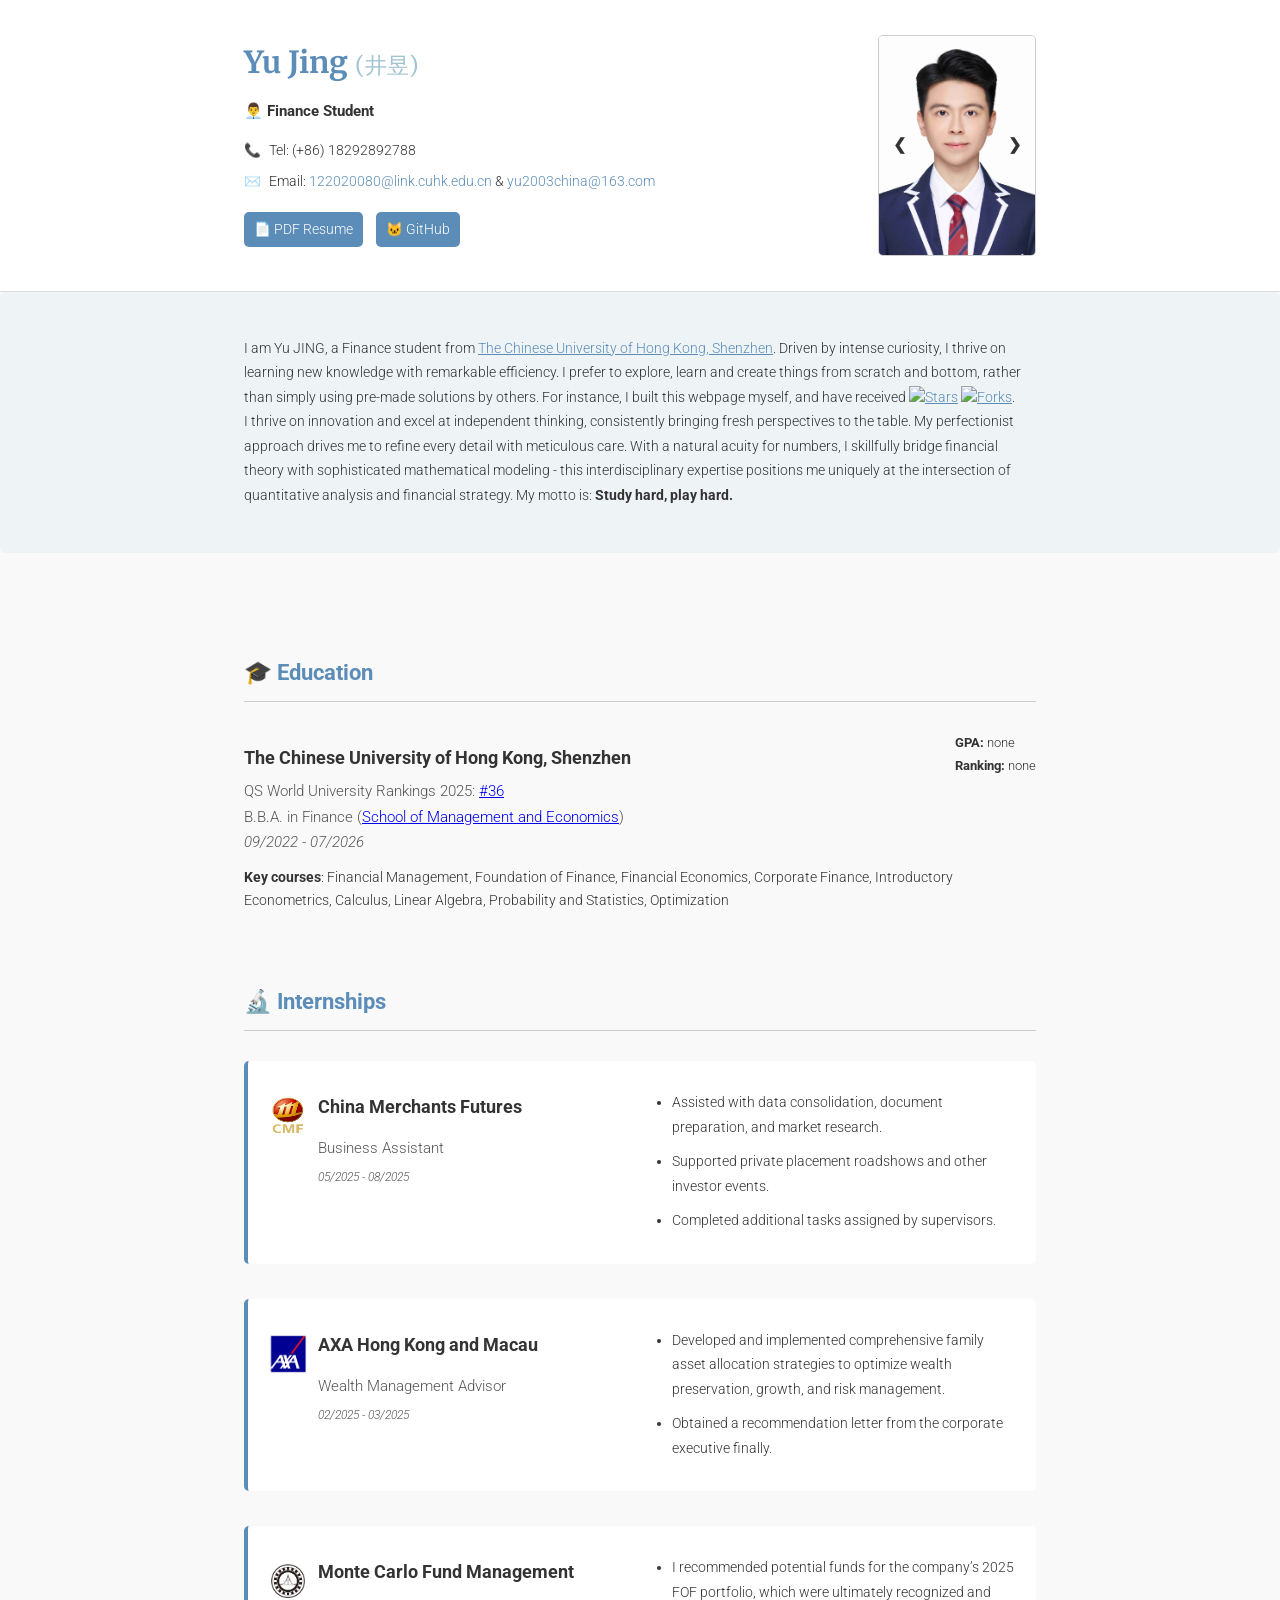
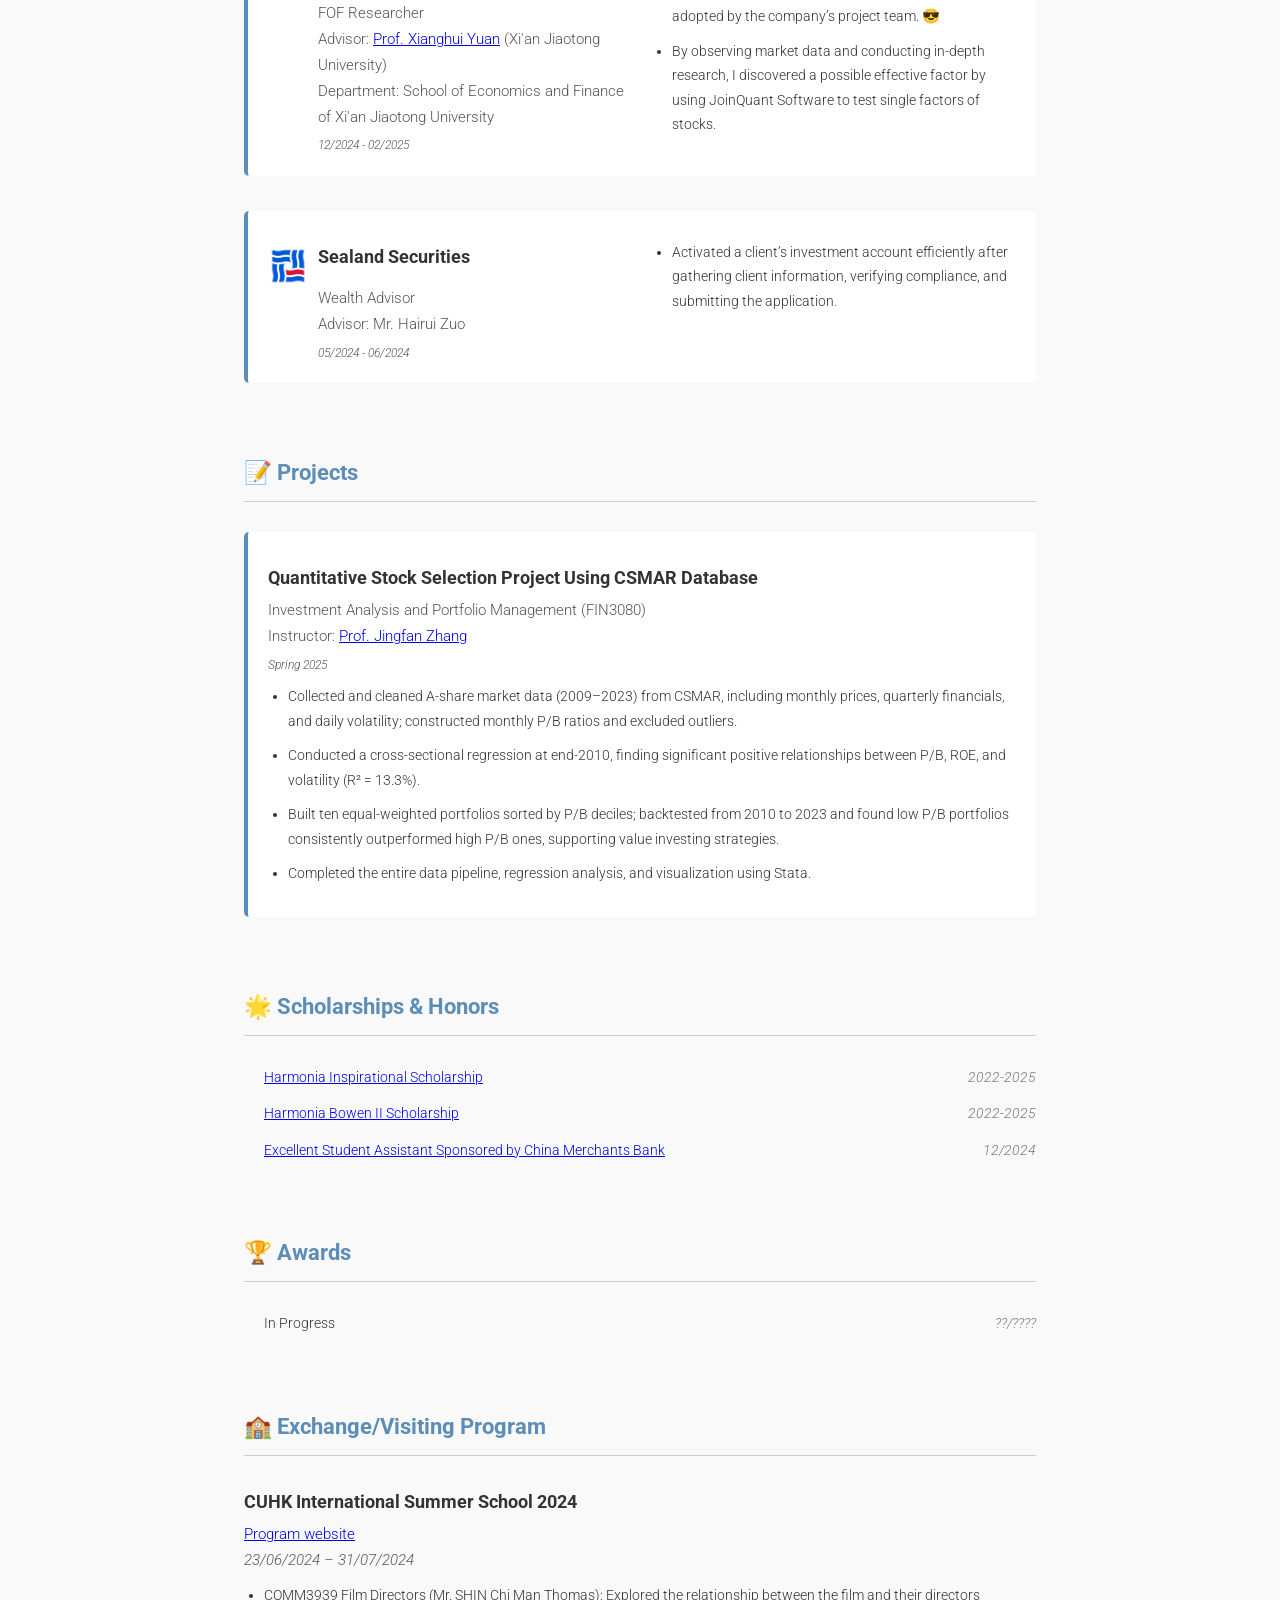
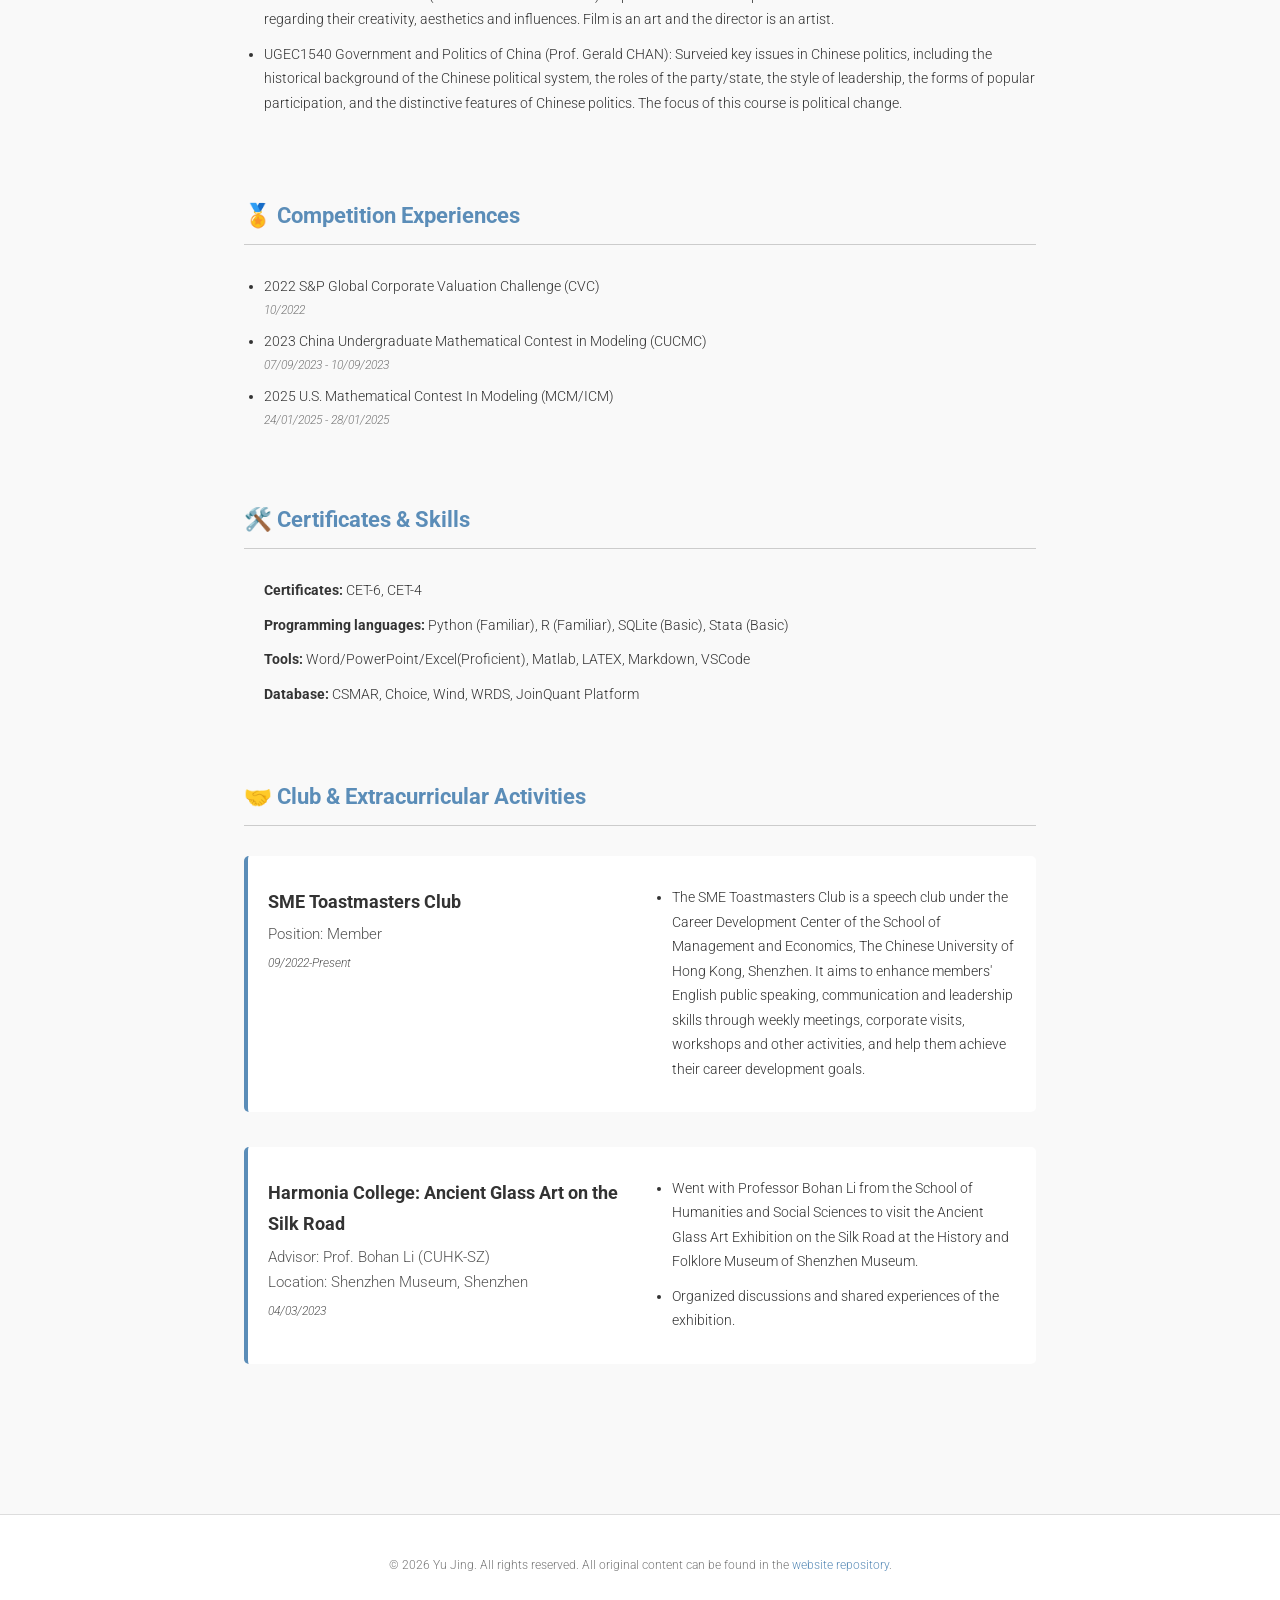
==== index.html @ 4930d985 "Update index.html" ====
<!DOCTYPE html>
<html lang="en">
<head>
    <meta charset="UTF-8">
    <meta name="viewport" content="width=device-width, initial-scale=1.0">
    <title>Yu Jing (井昱)</title>
    <link rel="stylesheet" href="styles.css">
    <link rel="preconnect" href="https://fonts.googleapis.com">
    <link href="https://fonts.googleapis.com/css2?family=Roboto:wght@300;400&family=Merriweather:wght@700&display=swap" rel="stylesheet">
    <link rel="apple-touch-icon" sizes="180x180" href="images/favicon/apple-touch-icon.png">
    <link rel="icon" type="image/png" sizes="32x32" href="images/favicon/favicon-32x32.png">
    <link rel="icon" type="image/png" sizes="16x16" href="images/favicon/favicon-16x16.png">
    <link rel="manifest" href="images/favicon/site.webmanifest">
</head>
<body>
    <header>
        <div class="container header-container">
            <div class="profile-info">
                <h1>Yu Jing <span class="chinese-name">(井昱)</span></h1>
                <p class="subtitle"><b>👨‍💼 Finance Student</b></p>
                <p><span class="icon">📞</span> Tel: (+86) 18292892788</p>
                <p><span class="icon">✉️</span> Email: <a href="mailto:122020080@link.cuhk.edu.cn">122020080@link.cuhk.edu.cn</a> &amp; <a href="mailto:yu2003china@163.com">yu2003china@163.com</a></p>
                <div class="links">
                    <a href="files/Resume井昱.pdf" target="_blank" class="button">📄 PDF Resume</a>
                    <a href="https://github.com/jingyu03" target="_blank" class="button">🐱 GitHub</a>
                </div>
            </div>
            <div class="carousel-container">
                <img src="images/证件照.jpg" class="carousel-image active" alt="Yu Jing 证件照">
                <img src="images/生活照3.jpg" class="carousel-image" alt="Yu Jing 生活照3">
                <img src="images/生活照.jpg" class="carousel-image" alt="Yu Jing 生活照">
                <img src="images/生活照2.jpg" class="carousel-image" alt="Yu Jing 生活照2">
                <a class="prev" onclick="changeSlide(-1)">&#10094;</a>
                <a class="next" onclick="changeSlide(1)">&#10095;</a>
            </div>
        </div>
    </header>

    <script>
        let currentSlide = 0;

        function changeSlide(direction) {
            const slides = document.querySelectorAll('.carousel-image');
            slides[currentSlide].classList.remove('active');

            currentSlide += direction;
            if (currentSlide >= slides.length) currentSlide = 0;
            if (currentSlide < 0) currentSlide = slides.length - 1;

            slides[currentSlide].classList.add('active');
        }
    </script>
    
    <section class="intro">
        <div class="container">
            <p>
                I am Yu JING, a Finance student from <a href="https://www.cuhk.edu.cn/en" target="_blank">The Chinese University of Hong Kong, Shenzhen</a>. Driven by intense curiosity, I thrive on learning new knowledge with remarkable efficiency. I prefer to explore, learn and create things from scratch and bottom, rather than simply using pre-made solutions by others. For instance, I built this webpage myself, and have received <a href="https://github.com/jingyu03/jingyu03.github.io" target="_blank"><img src="https://img.shields.io/github/stars/jingyu03/jingyu03.github.io?style=social" alt="Stars"/></a> <a href="https://github.com/jingyu03/jingyu03.github.io" target="_blank"><img src="https://img.shields.io/github/forks/jingyu03/jingyu03.github.io?style=social" alt="Forks"/></a>.
                <br>
                I thrive on innovation and excel at independent thinking, consistently bringing fresh perspectives to the table. My perfectionist approach drives me to refine every detail with meticulous care. With a natural acuity for numbers, I skillfully bridge financial theory with sophisticated mathematical modeling - this interdisciplinary expertise positions me uniquely at the intersection of quantitative analysis and financial strategy. My motto is: <b>Study hard, play hard.</b>
            </p>
        </div>
    </section>

    <main>
        <div class="container">
            <section>
                <h2>🎓 Education</h2>
                <div class="education-item">
                    <div class="education-header">
                        <div class="details">
                            <h3>The Chinese University of Hong Kong, Shenzhen</h3>
                            <p>QS World University Rankings 2025: <a href="https://www.cuhk.edu.hk/english/aboutus/cuhk-rankings.html">#36</a></p>
                            <p>B.B.A. in Finance (<a href="https://sme.cuhk.edu.cn/page/42">School of Management and Economics</a>)</p>
                            <p class="date">09/2022 - 07/2026</p>
                        </div>
                        <div class="education-info">
                            <p><strong>GPA:</strong> none</p>
                            <p><strong>Ranking:</strong> none</p>
                        </div>
                    </div>
                    <div class="courses">
                        <p><b>Key courses</b>: Financial Management, Foundation of Finance, Financial Economics, Corporate Finance, Introductory Econometrics, Calculus, Linear Algebra, Probability and Statistics, Optimization</p>
                    </div>
                </div>
            </section>

            <section>
                <h2>🔬 Internships</h2>
                <div class="experience-item">
                    <div class="details-with-logo">
                        <h3>
                            <img src="images/CMF.png" alt="招商期货" class="logo">
                            China Merchants Futures
                        </h3>
                        <p>Business Assistant</p>
                        <p class="date">05/2025 - 08/2025</p>
                    </div>
                    <div class="content">
                        <ul>
                            <li>Assisted with data consolidation, document preparation, and market research.</li>
                            <li>Supported private placement roadshows and other investor events.</li>
                            <li>Completed additional tasks assigned by supervisors.</li>
                        </ul>
                    </div>
                </div>
                <div class="experience-item">
                    <div class="details-with-logo">
                        <h3>
                            <img src="images/AXA.png" alt="AXA安盛" class="logo">
                            AXA Hong Kong and Macau
                        </h3>
                        <p>Wealth Management Advisor</p>
                        <p class="date">02/2025 - 03/2025</p>
                    </div>
                    <div class="content">
                        <ul>
                            <li>Developed and implemented comprehensive family asset allocation strategies to optimize wealth preservation, growth, and risk management.</li>
                            <li>Obtained a recommendation letter from the corporate executive finally.</li>
                        </ul>
                    </div>
                </div>
                <div class="experience-item">
                    <div class="details-with-logo">
                        <h3>
                            <img src="images/蒙特卡罗.png" alt="Monte Carlo Fund" class="logo">
                            Monte Carlo Fund Management
                        </h3>
                        <p>FOF Researcher</p>
                        <p>Advisor: <a href="https://gr.xjtu.edu.cn/en/web/xhyuan">Prof. Xianghui Yuan</a> (Xi'an Jiaotong University)</p>
                        <p>Department: School of Economics and Finance of Xi'an Jiaotong University</p>
                        <p class="date">12/2024 - 02/2025</p>
                    </div>
                    <div class="content">
                        <ul>
                            <li>I recommended potential funds for the company’s 2025 FOF portfolio, which were ultimately recognized and adopted by the company’s project team. 😎</li>
                            <li>By observing market data and conducting in-depth research, I discovered a possible effective factor by using JoinQuant Software to test single factors of stocks.</li>
                        </ul>
                    </div>
                </div>
                <div class="experience-item">
                    <div class="details-with-logo">
                        <h3>
                            <img src="images/GHZQ.png" alt="SEALAND SECURITIES" class="logo">
                            Sealand Securities
                        </h3>
                        <p>Wealth Advisor</p>
                        <p>Advisor: Mr. Hairui Zuo</p>
                        <p class="date">05/2024 - 06/2024</p>
                    </div>
                    <div class="content">
                        <ul>
                            <li>Activated a client’s investment account efficiently after gathering client information, verifying compliance, and submitting the application.</li>
                        </ul>
                    </div>
                </div>
            </section>

            <section>
                <h2>📝 Projects </h2>
                <div class="program-item">
                    <div class="details">
                        <h3>Quantitative Stock Selection Project Using CSMAR Database</h3>
                        <p>Investment Analysis and Portfolio Management (FIN3080)</p>
                        <p>Instructor: <a href="https://myweb.cuhk.edu.cn/zhangjinfan">Prof. Jingfan Zhang</a></p>
                        <p class="date">Spring 2025</p>
                     <div class="content">
                        <ul>
                            <li>Collected and cleaned A-share market data (2009–2023) from CSMAR, including monthly prices, quarterly financials, and daily volatility; constructed monthly P/B ratios and excluded outliers.</li>
                            <li>Conducted a cross-sectional regression at end-2010, finding significant positive relationships between P/B, ROE, and volatility (R² = 13.3%).</li>
                            <li>Built ten equal-weighted portfolios sorted by P/B deciles; backtested from 2010 to 2023 and found low P/B portfolios consistently outperformed high P/B ones, supporting value investing strategies.</li>
                            <li>Completed the entire data pipeline, regression analysis, and visualization using Stata.</li>
                        </ul>
                    </div>
            </section>         
            
            <section>
                <h2>🌟 Scholarships & Honors </h2>
                <ul class="awards-list">
                    <li><a href="files/井昱奖状.pdf">Harmonia Inspirational Scholarship</a><span class="date">2022-2025</span></li>
                    <li><a href="files/井昱奖状.pdf">Harmonia Bowen II Scholarship</a> <span class="date">2022-2025</span></li>
                    <li><a href="files/井昱奖状2.pdf">Excellent Student Assistant Sponsored by China Merchants Bank</a> <span class="date">12/2024</span></li>
                </ul>
            </section>            

            <section>
                <h2>🏆 Awards </h2>
                <ul class="awards-list">
                    <li>In Progress <span class="date">??/????</span></li>
                </ul>
            </section>
            
            <section>
                <h2>🏫 Exchange/Visiting Program </h2>
                <div class="education-item">
                    <div class="details">
                        <h3>
                            CUHK International Summer School 2024 
                        </h3>
                        <p><a href="https://www.summer.cuhk.edu.hk/2022/02/25/iss-july-session-visiting/"target="_blank">Program website</a></p>
                        <p class="date">23/06/2024 – 31/07/2024</p>
                    </div>
                    <div class="content">
                        <ul>
                            <li>COMM3939 Film Directors (Mr. SHIN Chi Man Thomas): Explored the relationship between the film and their directors regarding their creativity, aesthetics and influences. Film is an art and the director is an artist. </li>
                            <li>UGEC1540 Government and Politics of China (Prof. Gerald CHAN): Surveied key issues in Chinese politics, including the historical background of the Chinese political system, the roles of the party/state, the style of leadership, the forms of popular participation, and the distinctive features of Chinese politics. The focus of this course is political change. </li>
                        </ul>
                    </div>
                </div>
            </section>   
            
            <section>
                <h2>🏅 Competition Experiences</h2>
                <ul class="competition-list">
                    <li>2022 S&P Global Corporate Valuation Challenge (CVC) <span class="date">10/2022</span></li>
                    <li>2023 China Undergraduate Mathematical Contest in Modeling (CUCMC)<span class="date">07/09/2023 - 10/09/2023</span></li>
                    <li>2025 U.S. Mathematical Contest In Modeling (MCM/ICM) <span class="date">24/01/2025 - 28/01/2025</span></li>
                </ul>
            </section>
            
            <section>
                <h2>🛠️ Certificates & Skills</h2>
                <ul class="skills-list">  
                    <li><strong>Certificates:</strong> CET-6, CET-4</li>
                    <li><strong>Programming languages:</strong> Python (Familiar), R (Familiar), SQLite (Basic), Stata (Basic)</li>
                    <li><strong>Tools:</strong> Word/PowerPoint/Excel(Proficient), Matlab, LATEX, Markdown, VSCode</li>
                    <li><strong>Database:</strong> CSMAR, Choice, Wind, WRDS, JoinQuant Platform</li>
                </ul>
            </section>

            <section>
                <h2>🤝 Club & Extracurricular Activities</h2>
                <div class="activity-item">
                    <div class="details">
                        <h3>SME Toastmasters Club</h3>
                        <p>Position: Member
                        <p class="date">09/2022-Present</p>
                        </div>
                    <div class="content">
                        <ul>
                            <li>The SME Toastmasters Club is a speech club under the Career Development Center of the School of Management and Economics, The Chinese University of Hong Kong, Shenzhen. It aims to enhance members' English public speaking, communication and leadership skills through weekly meetings, corporate visits, workshops and other activities, and help them achieve their career development goals.</li>
                        </ul>
                    </div>
                </div>
                <div class="activity-item">
                    <div class="details">
                        <h3>Harmonia College: Ancient Glass Art on the Silk Road</h3>
                        <p>Advisor: Prof. Bohan Li (CUHK-SZ)</p>
                        <p>Location: Shenzhen Museum, Shenzhen</p>
                        <p class="date">04/03/2023</p>
                    </div>
                    <div class="content">
                        <ul>
                            <li>Went with Professor Bohan Li from the School of Humanities and Social Sciences to visit the Ancient Glass Art Exhibition on the Silk Road at the History and Folklore Museum of Shenzhen Museum.</li>
                            <li>Organized discussions and shared experiences of the exhibition.</li>
                        </ul>
                    </div>
                </div>
            </section>
        </div>
    </main>

    <footer>
        <div class="container">
            <p>&copy; 2026 Yu Jing. All rights reserved. All original content can be found in the <a href="https://github.com/jingyu03/jingyu03.github.io" target="_blank">website repository</a>.</p>
        </div>
    </footer>

    <script src="https://www.gstatic.com/firebasejs/8.10.0/firebase-app.js"></script>
    <script src="https://www.gstatic.com/firebasejs/8.10.0/firebase-firestore.js"></script>
    <script src="track-visitors.js"></script>
</body>
</html>
---- styles.css ----
* {
    margin: 0;
    padding: 0;
    box-sizing: border-box;
}

:root {
    --primary-color: #5b8db8;
    --secondary-color: #a1c4d0;
    --text-color: #333;
    --background-color: #f9f9f9;
    --header-background: #fff;
    --footer-background: #fff;
    --link-color: #5b8db8;
    --link-hover-color: #3c6e91;
}

body {
    font-family: 'Roboto', sans-serif;
    font-weight: 300;
    line-height: 1.7;
    background-color: var(--background-color);
    color: var(--text-color);
    font-size: 13px;
}

header {
    background-color: var(--header-background);
    padding: 15px 0;
    border-bottom: 1px solid #ddd;
    margin-bottom: 0px;
}

img {
    vertical-align: middle;
}

.container {
    width: 65%;
    max-width: 1100px;
    margin: 0 auto;
    padding: 20px;
}

.header-container {
    display: flex;
    justify-content: space-between;
    align-items: center;
}

section {
    margin-bottom: 70px;
}

.profile-info {
    flex: 1;
}

.profile-info h1 {
    font-size: 1.9rem;
    font-weight: 700;
    margin-bottom: 10px;
    font-family: 'Merriweather', serif;
    color: var(--primary-color);
}

.profile-info .chinese-name {
    font-weight: 400;
    font-size: 1.4rem;
    color: var(--secondary-color);
}

.profile-info .subtitle {
    font-size: 0.95rem;
    margin-bottom: 14px;
    color: var(--text-color);
}

.profile-info p {
    font-size: 0.85rem;
    margin-bottom: 8px;
}

.profile-info .icon {
    margin-right: 5px;
}

.profile-info a:not(.button) {
    color: var(--link-color);
    text-decoration: none;
    transition: color 0.3s;
}

.profile-info a:not(.button):hover {
    color: var(--link-hover-color);
}

.links {
    margin-top: 12px;
}

.links a {
    margin-right: 10px;
    margin-bottom: 7px;
}

.button {
    display: inline-block;
    padding: 6px 10px;
    background-color: var(--primary-color);
    color: #fff;
    border-radius: 5px;
    text-decoration: none;
    margin-top: 7px;
    font-size: 0.85rem;
    transition: background-color 0.3s, color 0.3s;
}

.button:hover {
    background-color: var(--link-hover-color);
    color: #fff;
}

.carousel-container {
    width: 20%;
    position: relative;
    margin: 0 auto;
    overflow: hidden;
    border: 1px solid #ccc;
    border-radius: 5px;
}

.carousel-image {
    display: none;
    width: 100%;
    height: auto;
    object-fit: cover;
}

.carousel-image.active {
    display: block;
}

.prev,
.next {
    cursor: pointer;
    position: absolute;
    top: 50%;
    transform: translateY(-50%);
    padding: 6px;
    font-size: 16px;
    font-weight: bold;
    color: var(--text-color);
    border: none;
    user-select: none;
    border-radius: 50%;
    transition: background 0.3s;
}

.prev {
    left: 8px;
}

.next {
    right: 8px;
}

.prev:hover,
.next:hover {
    background-color: var(--link-hover-color);
    color: #fff;
}

.intro {
    background-color: #eef3f6;
    color: var(--text-color);
    padding: 25px 0;
    margin-bottom: 40px;
    border-radius: 5px;
}

.intro p {
    font-size: 0.9rem;
}

.intro a {
    color: var(--link-color);
}

.intro a:hover {
    color: var(--link-hover-color);
}

main h2 {
    font-size: 1.4rem;
    margin-top: 70px;
    margin-bottom: 30px;
    border-bottom: 1px solid #ccc;
    padding-bottom: 10px;
    color: var(--primary-color);
}

main h2:first-of-type {
    margin-top: 40px;
}

.date {
    font-size: 0.75rem;
    font-style: italic;
    color: #777;
    display: block;
}

.education-item .education-header {
    display: flex;
    justify-content: space-between;
    align-items: flex-start;
    gap: 20px;
}

.courses {
    margin-top: 10px;
}

.courses p {
    font-size: 0.9rem;
    line-height: 1.6;
}

.experience-item,
.program-item,
.activity-item {
    display: flex;
    justify-content: space-between;
    align-items: flex-start;
    margin-bottom: 35px;
    gap: 20px;
    background-color: #fff;
    padding: 20px;
    border-left: 4px solid var(--primary-color);
    border-radius: 5px;
}

.experience-item .date,
.program-item .date,
.activity-item .date {
    font-size: 0.75rem;
    margin-top: 5px;
}

.details,
.details-with-logo {
    margin-top: 10px;
    flex: 1;
    margin-left: 0px;
}

.details h3,
.details-with-logo h3{
    font-size: 1.15rem;
    font-weight: 700;
    color: var(--text-color);
    display: flex;
    align-items: flex-start;
}

.details h3{
    margin-bottom: 5px;
}

.details p,
.details-with-logo p{
    font-size: 0.95rem;
    color: #555;
}

.logo {
    width: 40px;
    height: 40px;
    margin-right: 10px;
    margin-top: 5px;
}

.details-with-logo p {
    margin-left: 50px;
}

.content {
    flex: 1;
    display: flex;
    flex-direction: column;
    justify-content: flex-start;
    /* width: 50%; */
}

.awards-list,
.skills-list {
    list-style-type: none;
    margin-left: 20px;
    padding: 0;
}

.awards-list li{
    position: relative;
    padding-right: 110px;
    margin-bottom: 12px;
    font-size: 0.9rem;
}

.awards-list .date {
    position: absolute;
    right: 0;
    top: 0;
    font-size: 0.9rem;
    color: #777;
}

ul {
    list-style-type: disc;
    margin-top: 10px;
    padding-left: 20px;
}

ul li {
    margin-bottom: 10px;
    font-size: 0.9rem;
    color: var(--text-color);
}

footer {
    background-color: var(--footer-background);
    text-align: center;
    padding: 20px 0;
    border-top: 1px solid #ddd;
    margin-top: 60px;
    font-size: 0.75rem;
    color: #777;
}

footer a {
    color: var(--link-color);
    text-decoration: none;
}

footer a:hover {
    color: var(--link-hover-color);
}

footer p {
    margin-bottom: 7px;
}

@media (max-width: 1080px) {
    .container {
        width: 90%;
        padding: 10px;
    }

    header {
        padding: 10px 0;
        margin-bottom: 25px;
    }

    .profile-info p {
        font-size: 0.85rem;
    }

    .profile-info h1 {
        font-size: 1.5rem;
        text-align: center;
    }

    .header-container {
        flex-direction: column;
        align-items: center;
        text-align: center;
    }

    .carousel-container {
        width: 30%;
        height: auto;
        margin-top: 15px;
        position: relative;
    }

    .carousel-image {
        height: auto;
    }

    .prev,
    .next {
        top: 50%;
        transform: translateY(-50%);
    }

    main h2 {
        font-size: 1.2rem;
    }

    .details,
    .courses,
    .details-with-logo {
        margin-left: 20px;
    }

    .details h3,
    .details-with-logo h3 {
        font-size: 1rem;
        margin-bottom: 10px;
    }

    .details p,
    .details-with-logo p {
        font-size: 0.9rem;
    }

    .details-with-logo p {
        margin-left: 0px;
    }

    .logo {
        margin-top: 0px;
    }

    .education-item,
    .experience-item,
    .program-item,
    .activity-item {
        flex-direction: column;
        gap: 10px;
    }

    body {
        font-size: 12px;
        line-height: 1.6;
    }
}
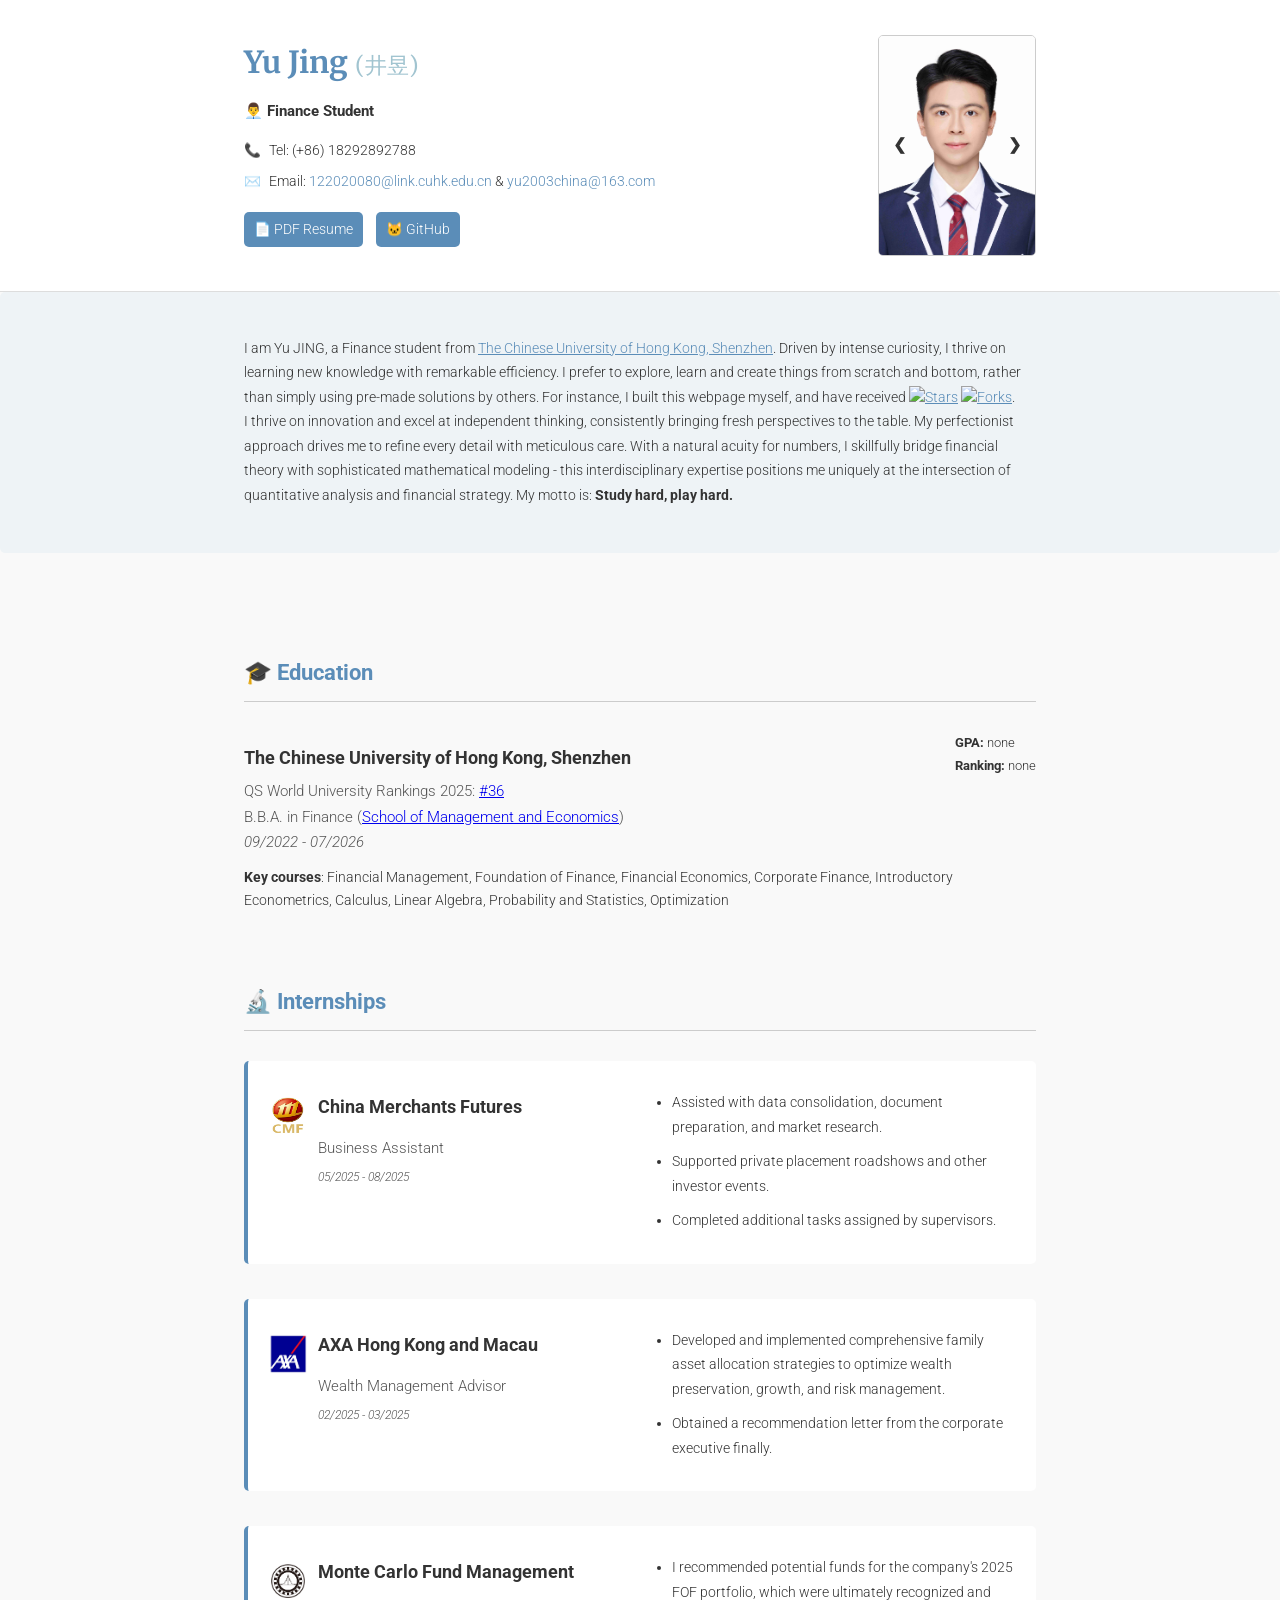
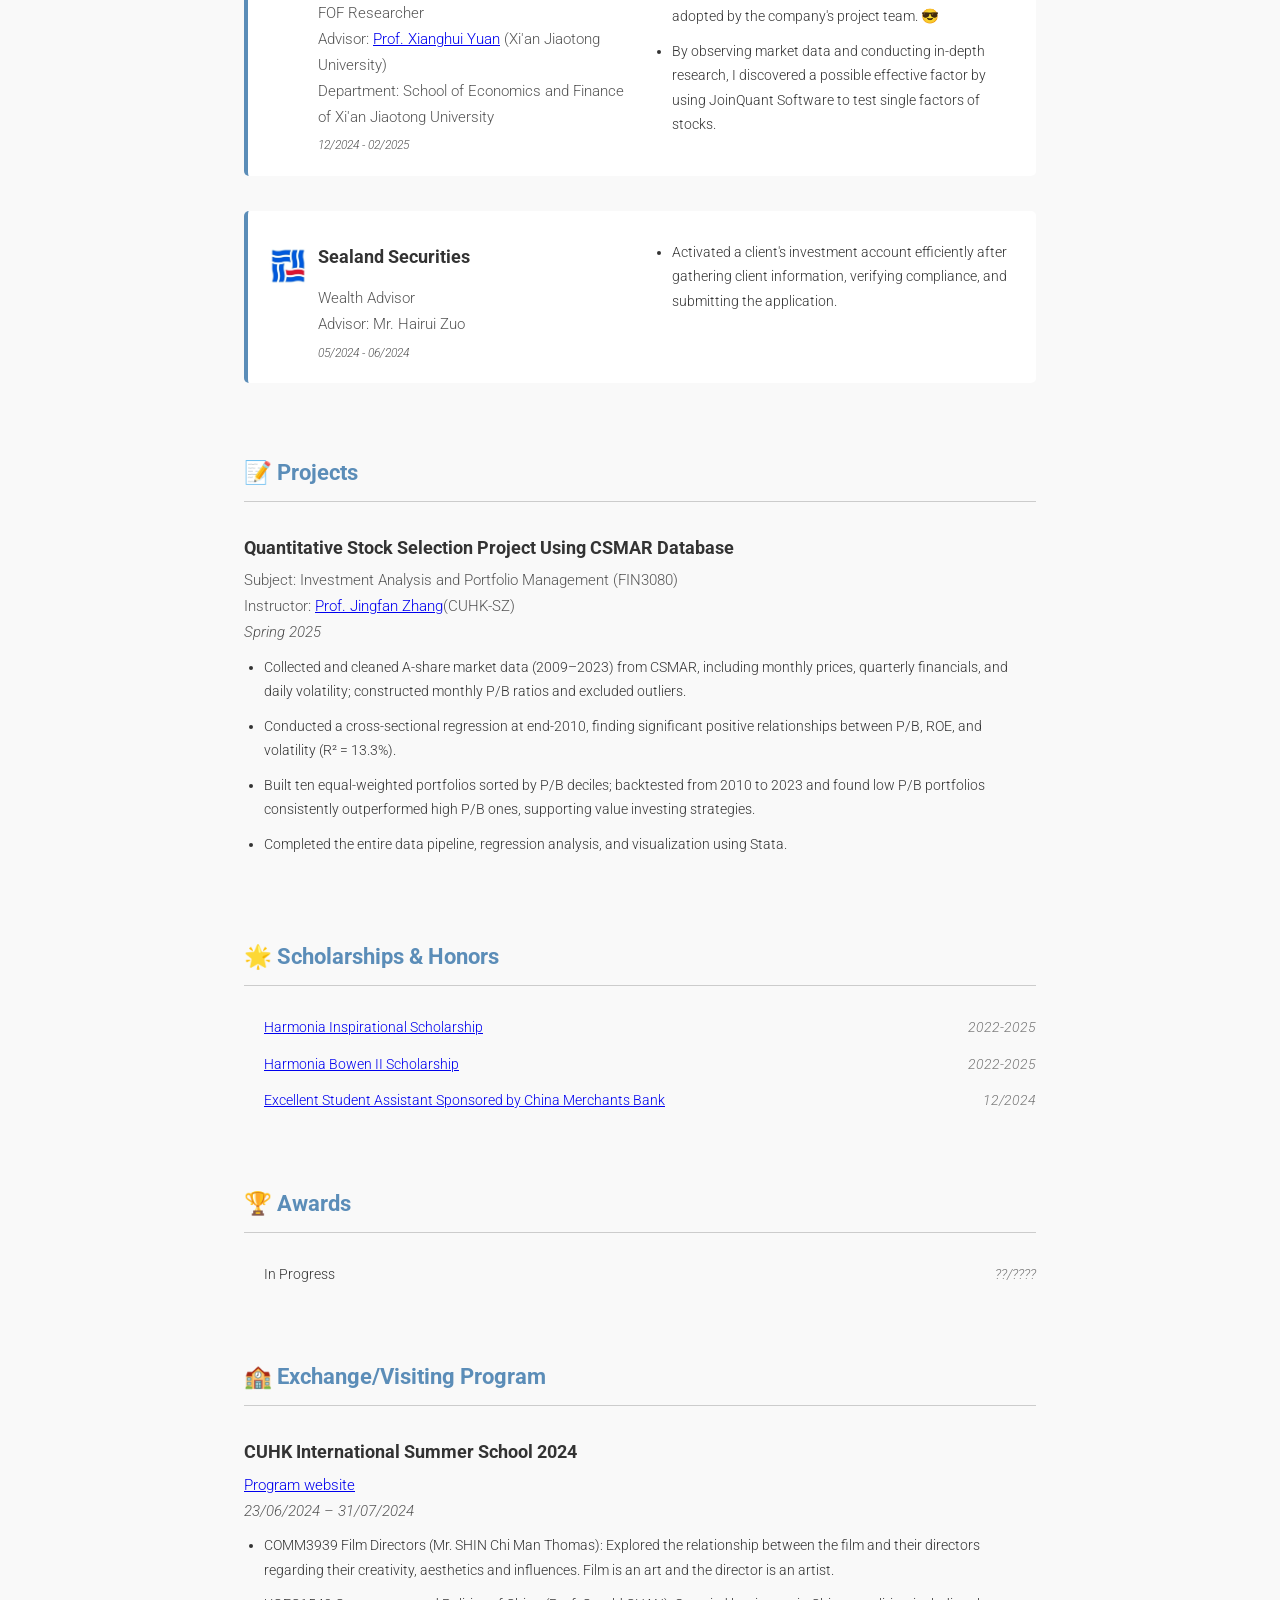
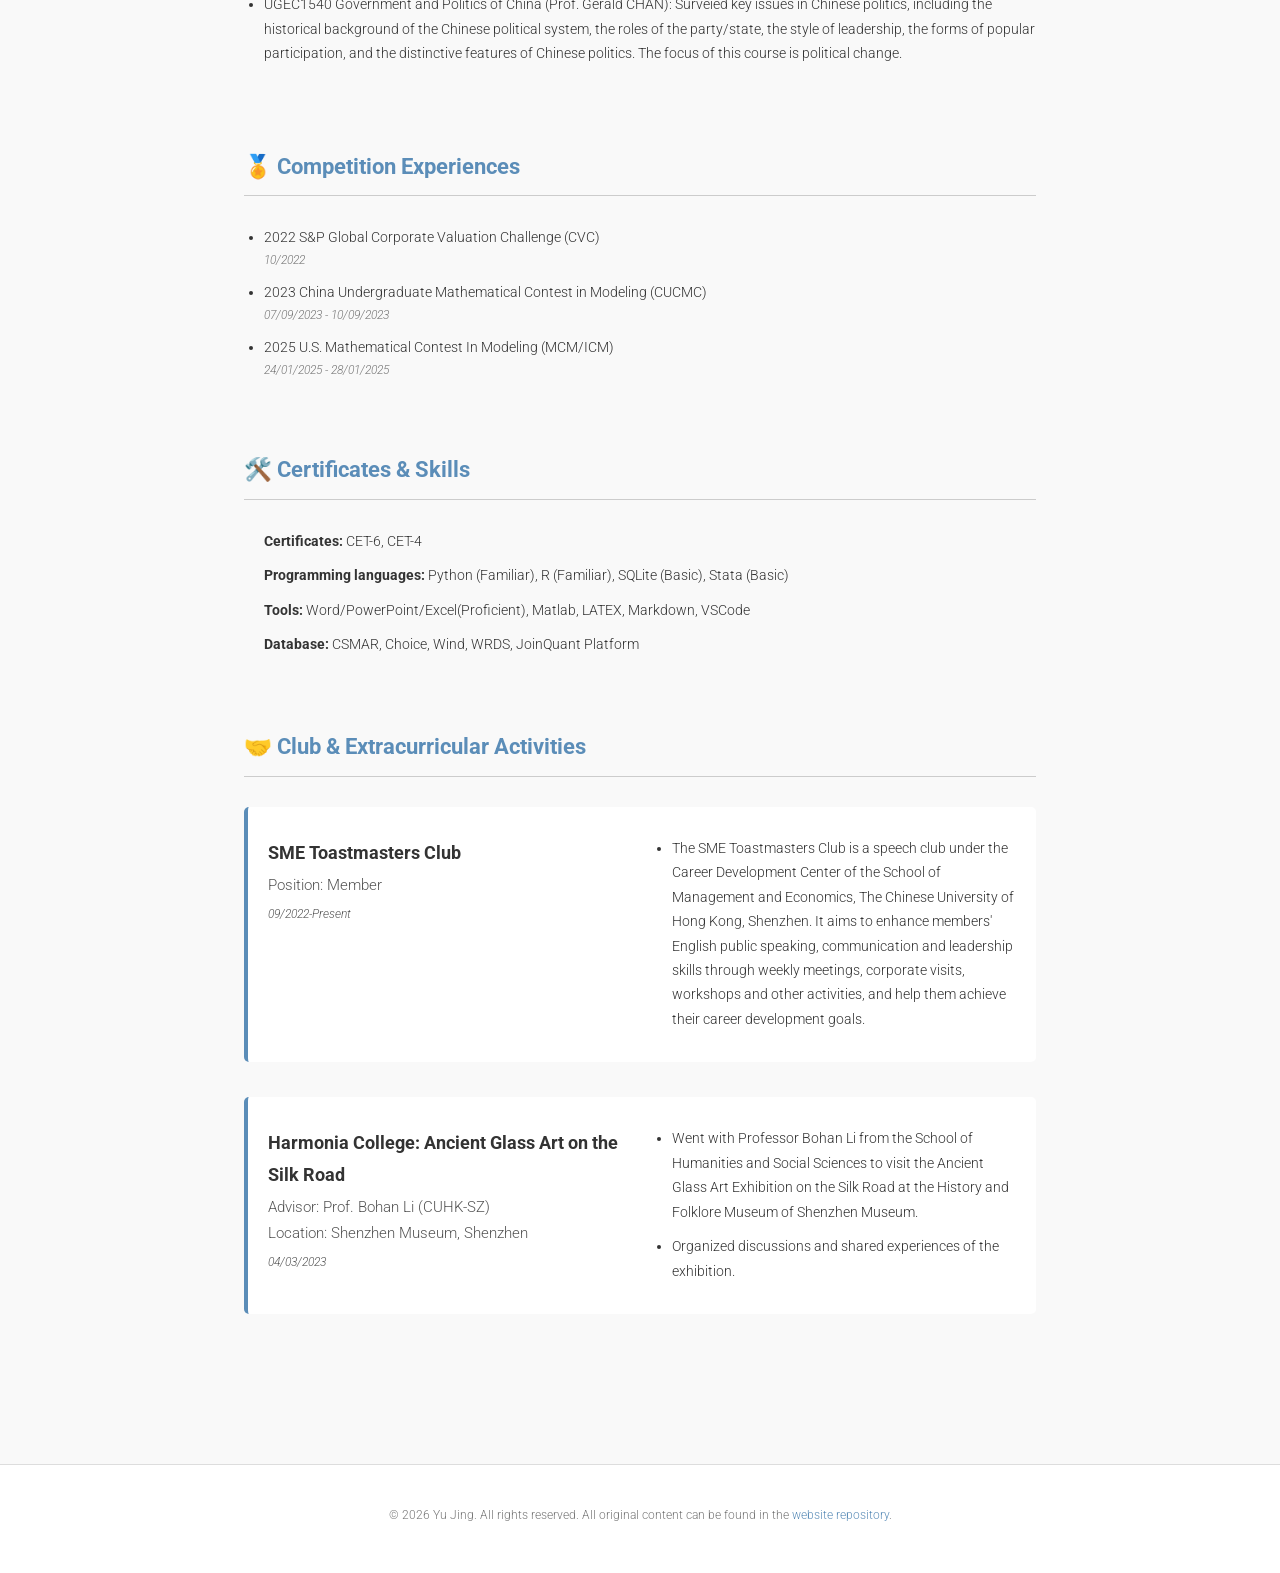
==== commit 58f82261: "Update index.html" ====
--- a/index.html
+++ b/index.html
@@ -132,7 +132,7 @@
                     </div>
                     <div class="content">
                         <ul>
-                            <li>I recommended potential funds for the company’s 2025 FOF portfolio, which were ultimately recognized and adopted by the company’s project team. 😎</li>
+                            <li>I recommended potential funds for the company's 2025 FOF portfolio, which were ultimately recognized and adopted by the company's project team. 😎</li>
                             <li>By observing market data and conducting in-depth research, I discovered a possible effective factor by using JoinQuant Software to test single factors of stocks.</li>
                         </ul>
                     </div>
@@ -149,7 +149,7 @@
                     </div>
                     <div class="content">
                         <ul>
-                            <li>Activated a client’s investment account efficiently after gathering client information, verifying compliance, and submitting the application.</li>
+                            <li>Activated a client's investment account efficiently after gathering client information, verifying compliance, and submitting the application.</li>
                         </ul>
                     </div>
                 </div>
@@ -157,11 +157,11 @@
 
             <section>
                 <h2>📝 Projects </h2>
-                <div class="program-item">
+                <div class="education-item">
                     <div class="details">
                         <h3>Quantitative Stock Selection Project Using CSMAR Database</h3>
-                        <p>Investment Analysis and Portfolio Management (FIN3080)</p>
-                        <p>Instructor: <a href="https://myweb.cuhk.edu.cn/zhangjinfan">Prof. Jingfan Zhang</a></p>
+                        <p>Subject: Investment Analysis and Portfolio Management (FIN3080)</p>
+                        <p>Instructor: <a href="https://myweb.cuhk.edu.cn/zhangjinfan">Prof. Jingfan Zhang</a>(CUHK-SZ)</p>
                         <p class="date">Spring 2025</p>
                      <div class="content">
                         <ul>
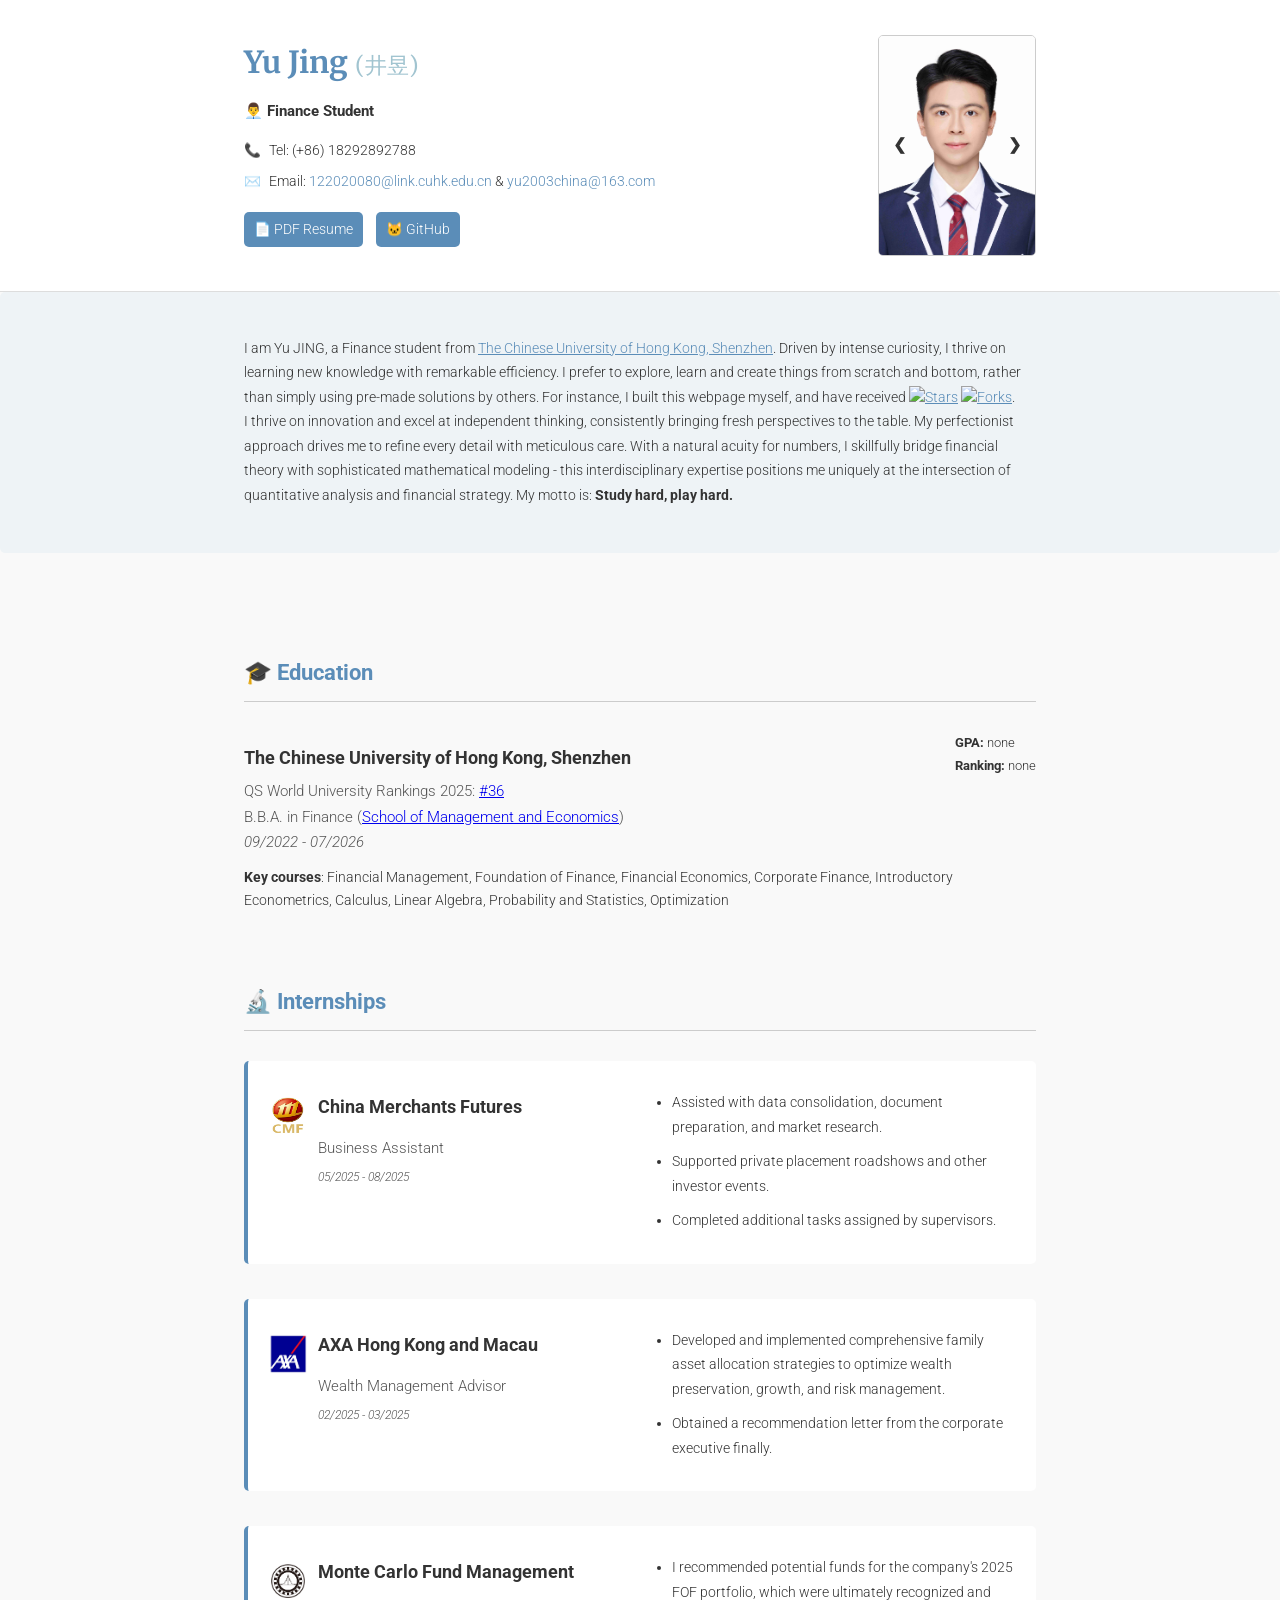
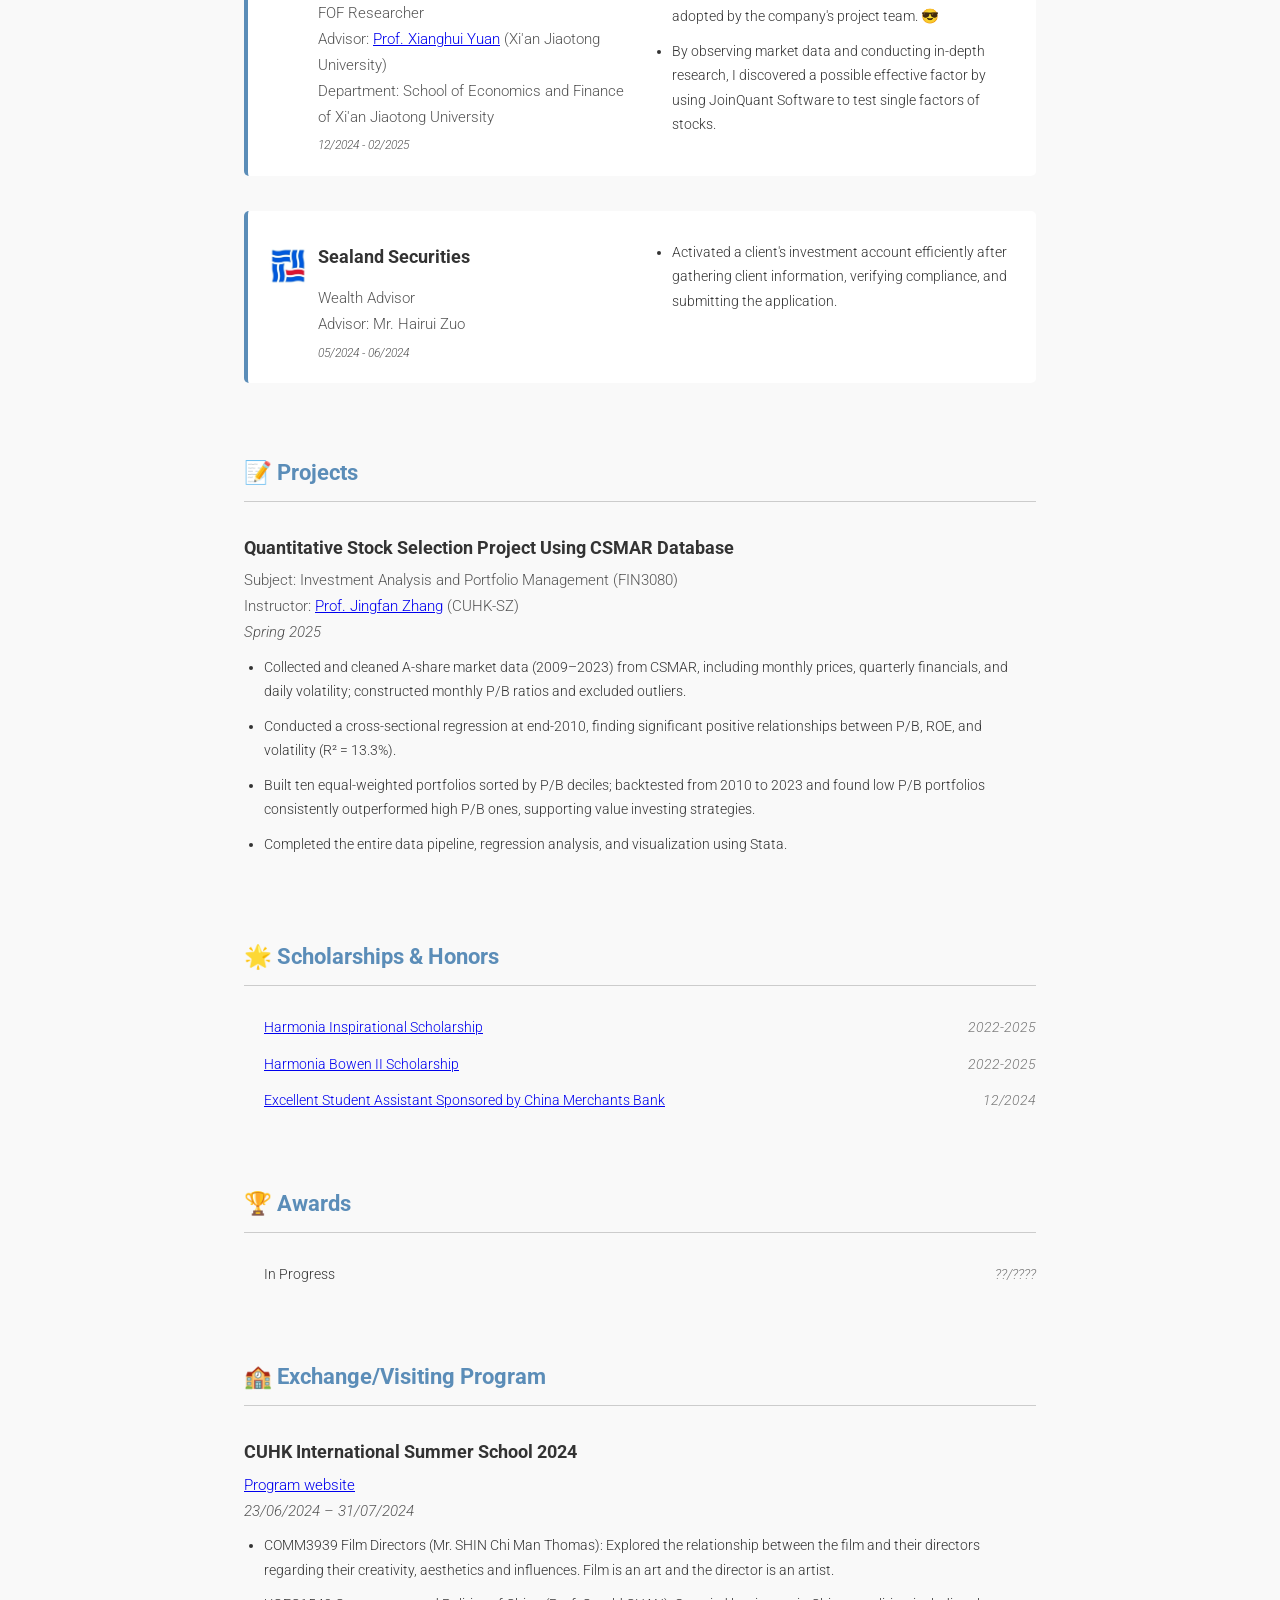
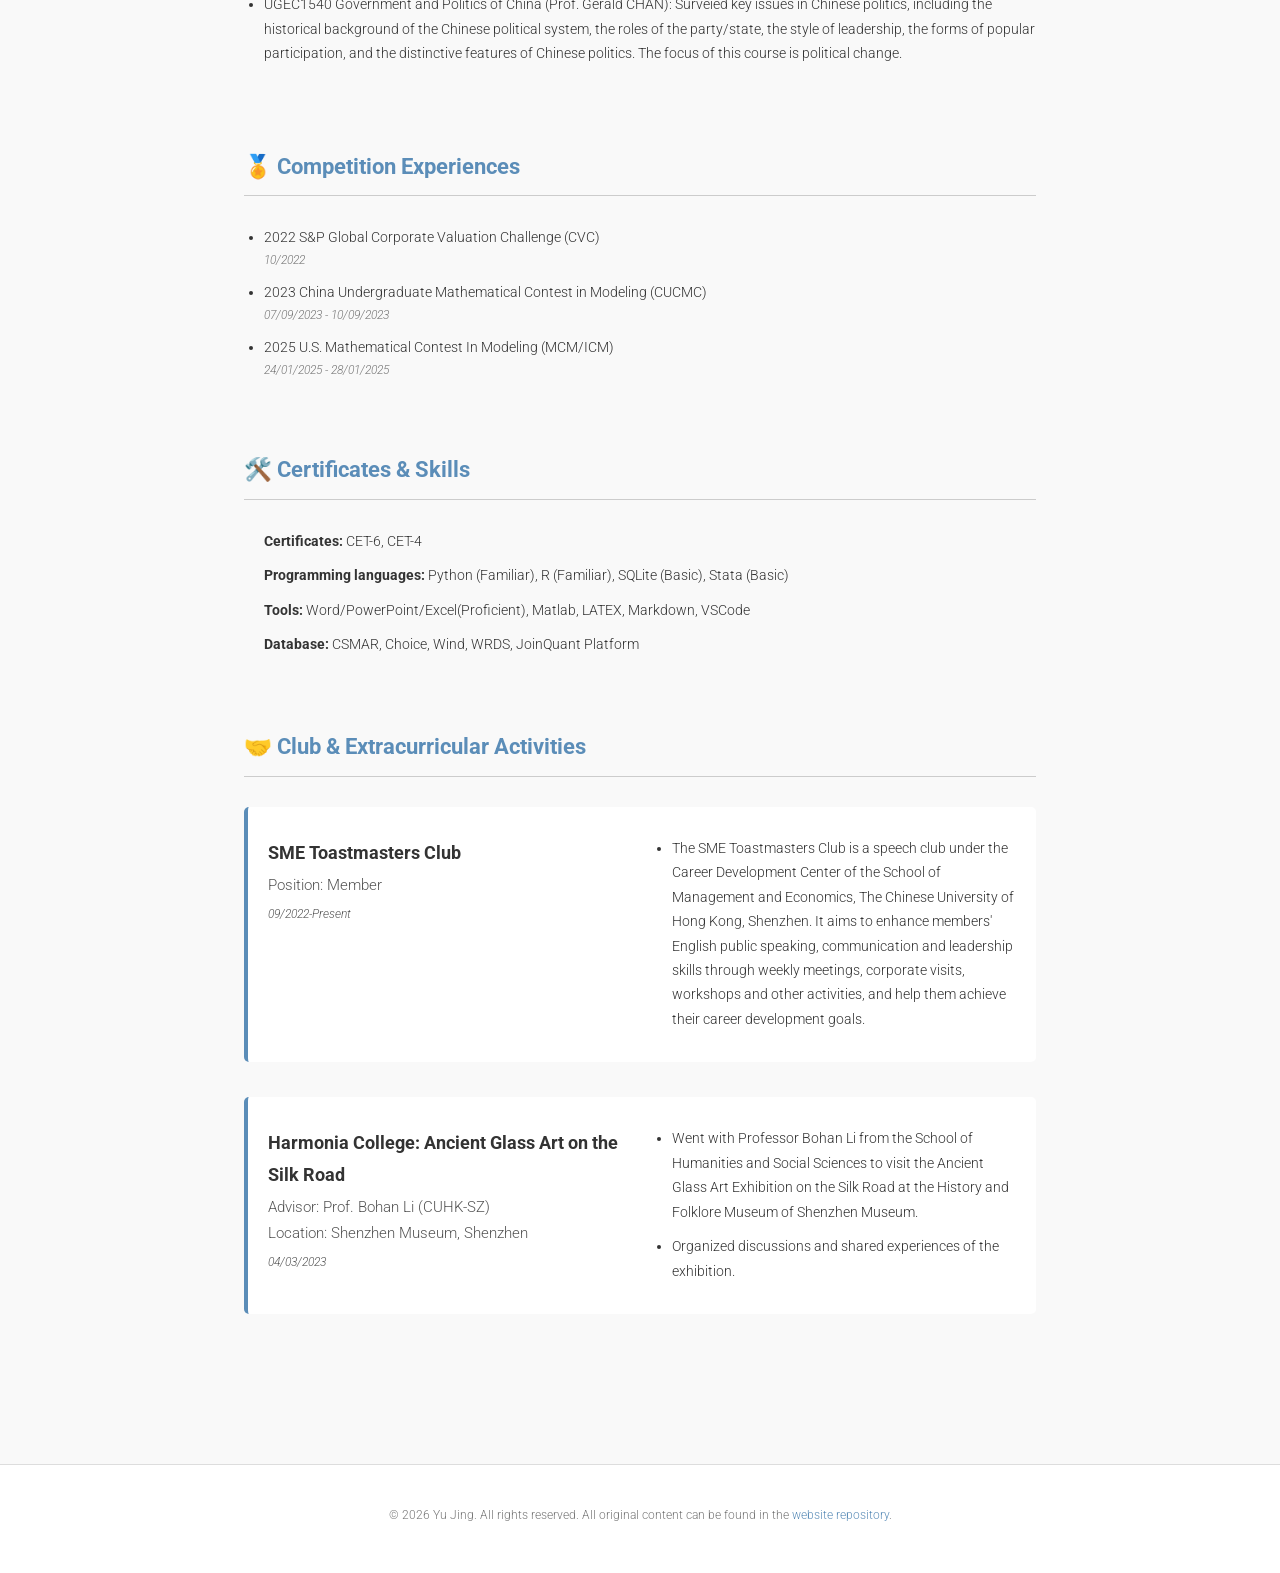
==== commit 58275611: "Update index.html" ====
--- a/index.html
+++ b/index.html
@@ -161,7 +161,7 @@
                     <div class="details">
                         <h3>Quantitative Stock Selection Project Using CSMAR Database</h3>
                         <p>Subject: Investment Analysis and Portfolio Management (FIN3080)</p>
-                        <p>Instructor: <a href="https://myweb.cuhk.edu.cn/zhangjinfan">Prof. Jingfan Zhang</a>(CUHK-SZ)</p>
+                        <p>Instructor: <a href="https://myweb.cuhk.edu.cn/zhangjinfan">Prof. Jingfan Zhang</a> (CUHK-SZ)</p>
                         <p class="date">Spring 2025</p>
                      <div class="content">
                         <ul>
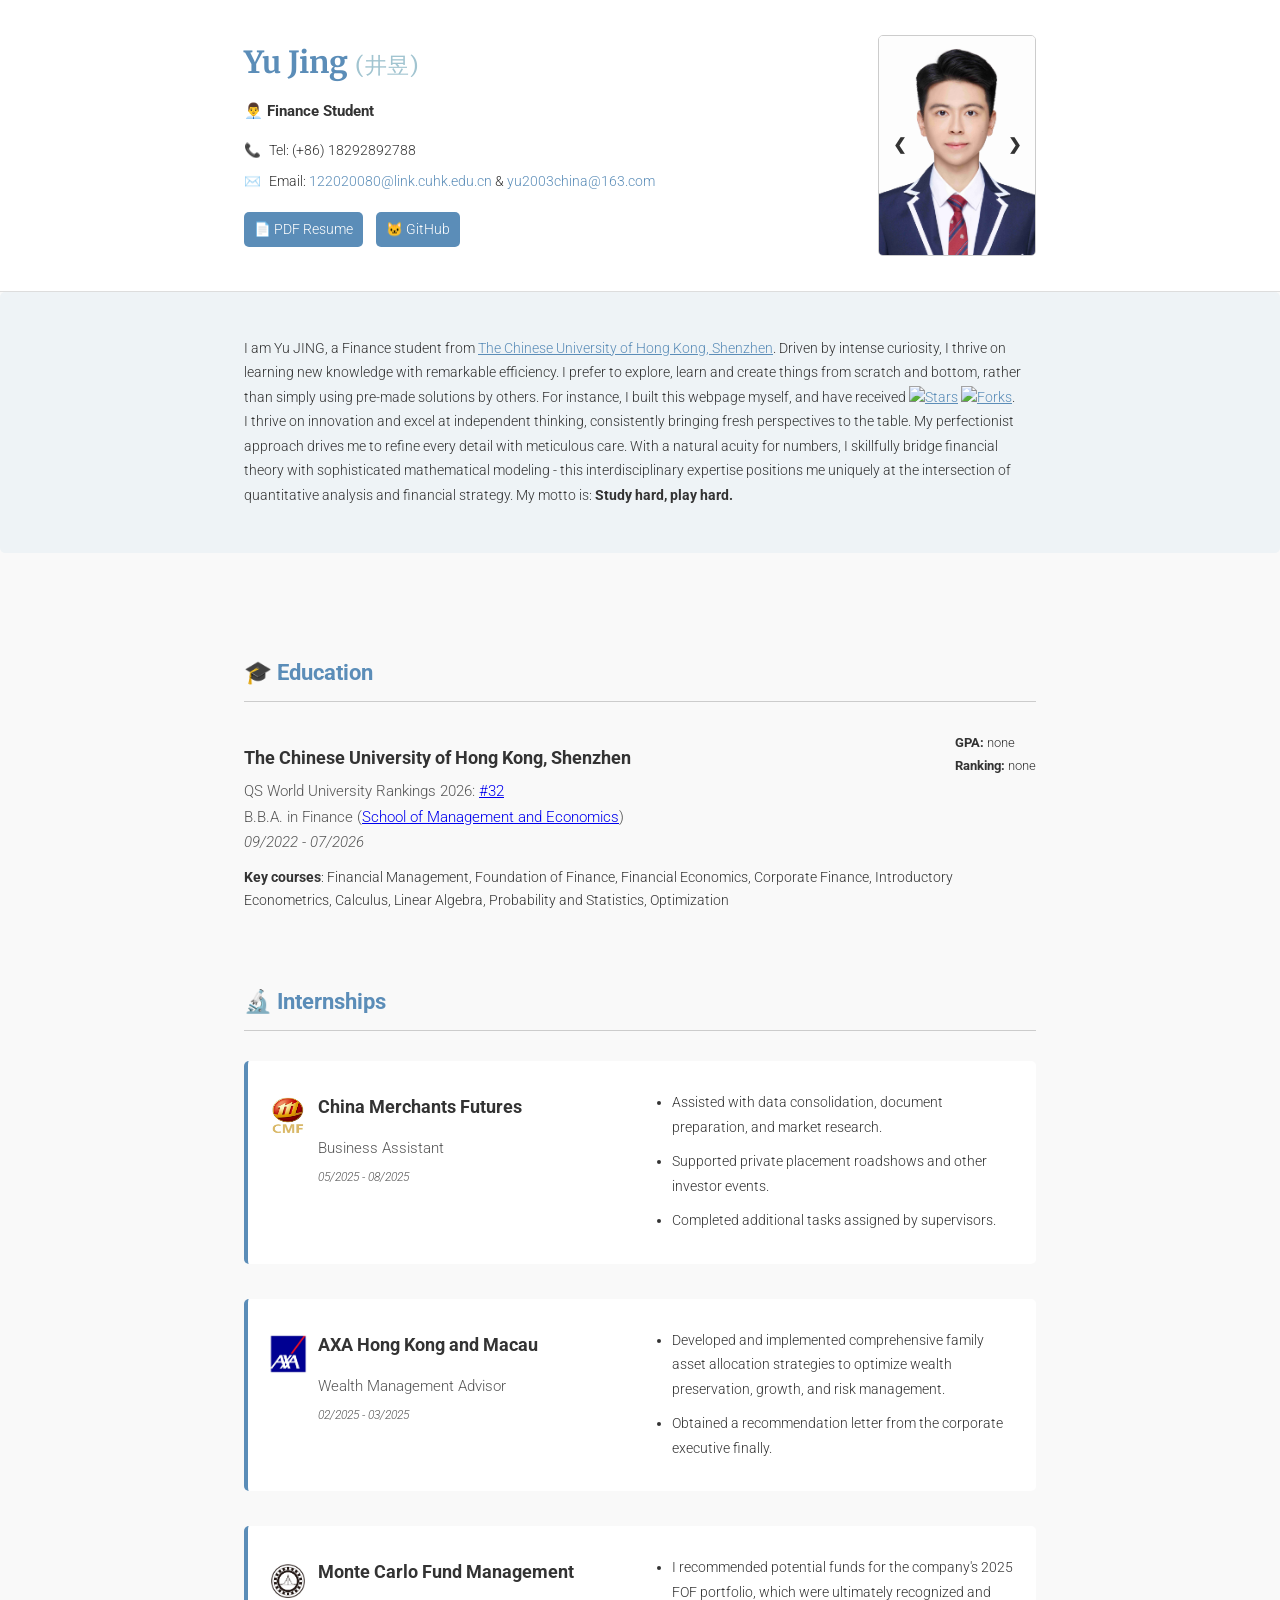
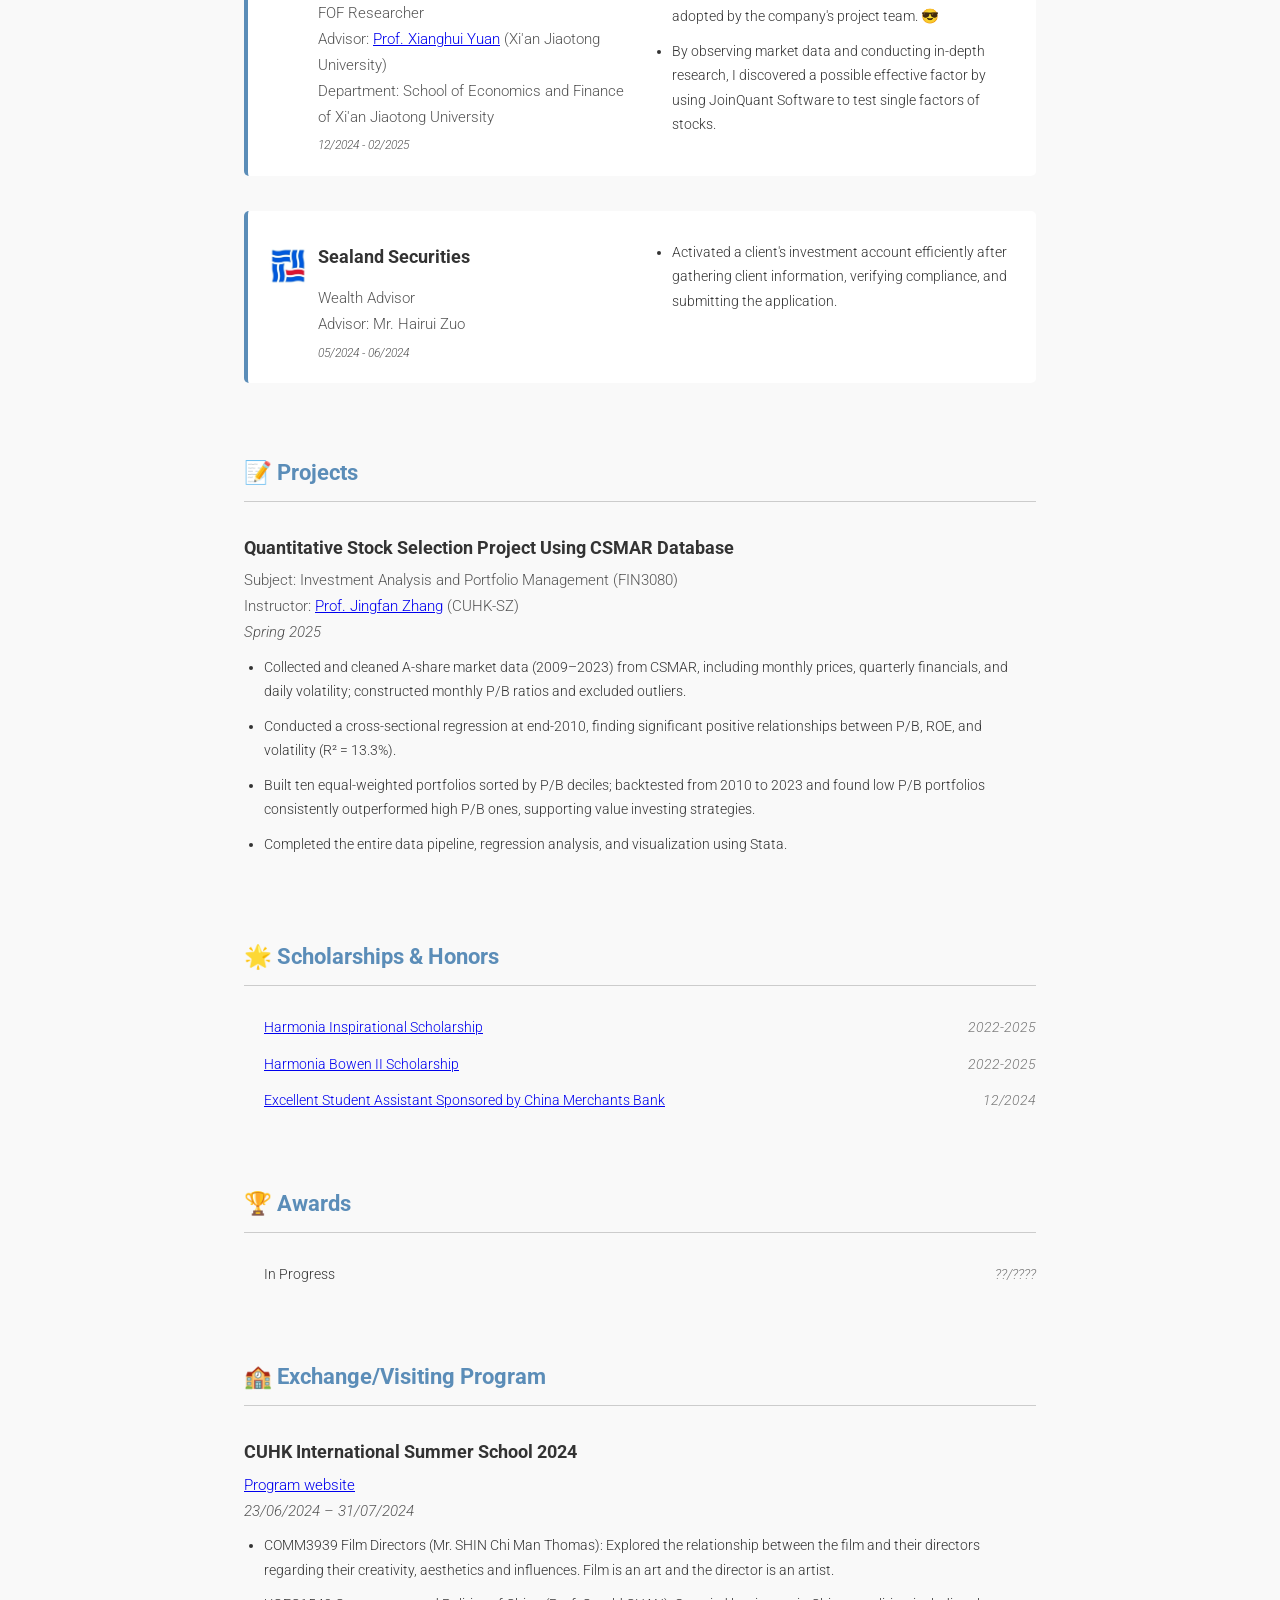
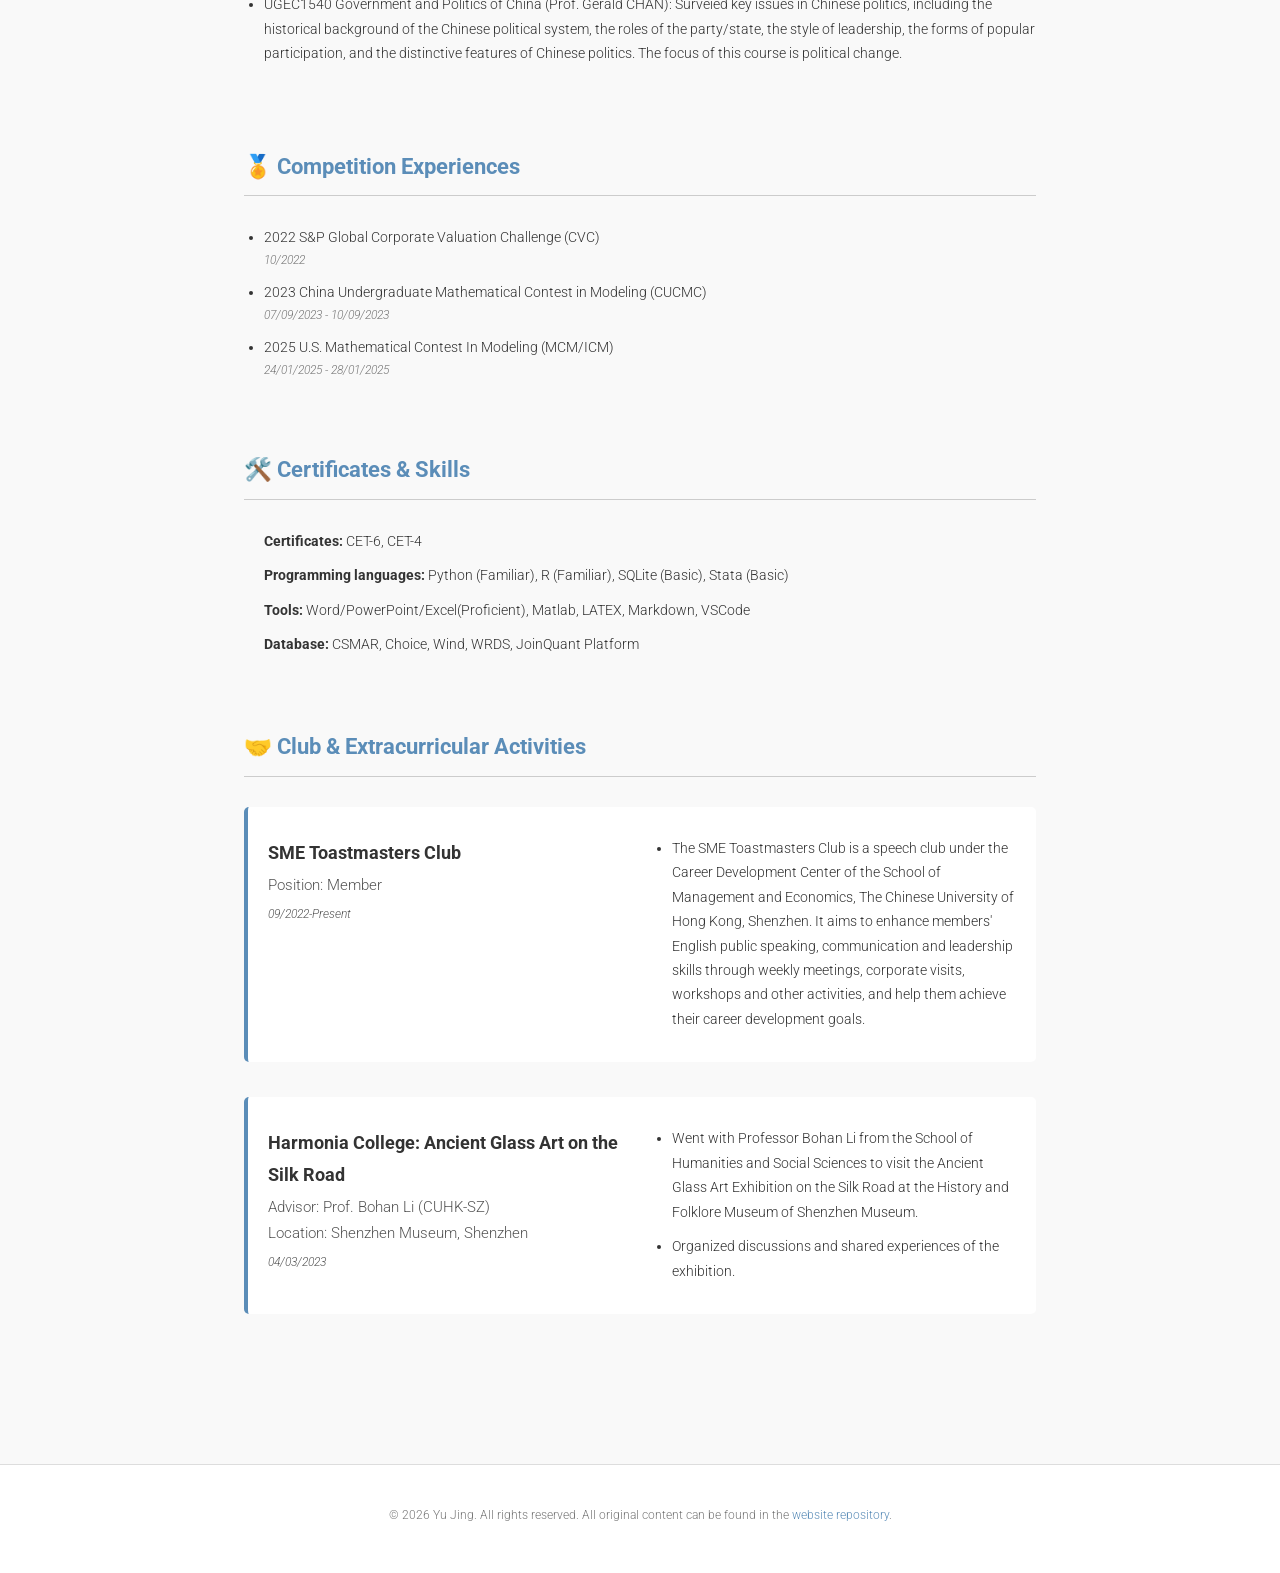
==== commit 708e2558: "Update index.html" ====
--- a/index.html
+++ b/index.html
@@ -69,7 +69,7 @@
                     <div class="education-header">
                         <div class="details">
                             <h3>The Chinese University of Hong Kong, Shenzhen</h3>
-                            <p>QS World University Rankings 2025: <a href="https://www.cuhk.edu.hk/english/aboutus/cuhk-rankings.html">#36</a></p>
+                            <p>QS World University Rankings 2026: <a href="https://www.cuhk.edu.hk/english/aboutus/cuhk-rankings.html">#32</a></p>
                             <p>B.B.A. in Finance (<a href="https://sme.cuhk.edu.cn/page/42">School of Management and Economics</a>)</p>
                             <p class="date">09/2022 - 07/2026</p>
                         </div>
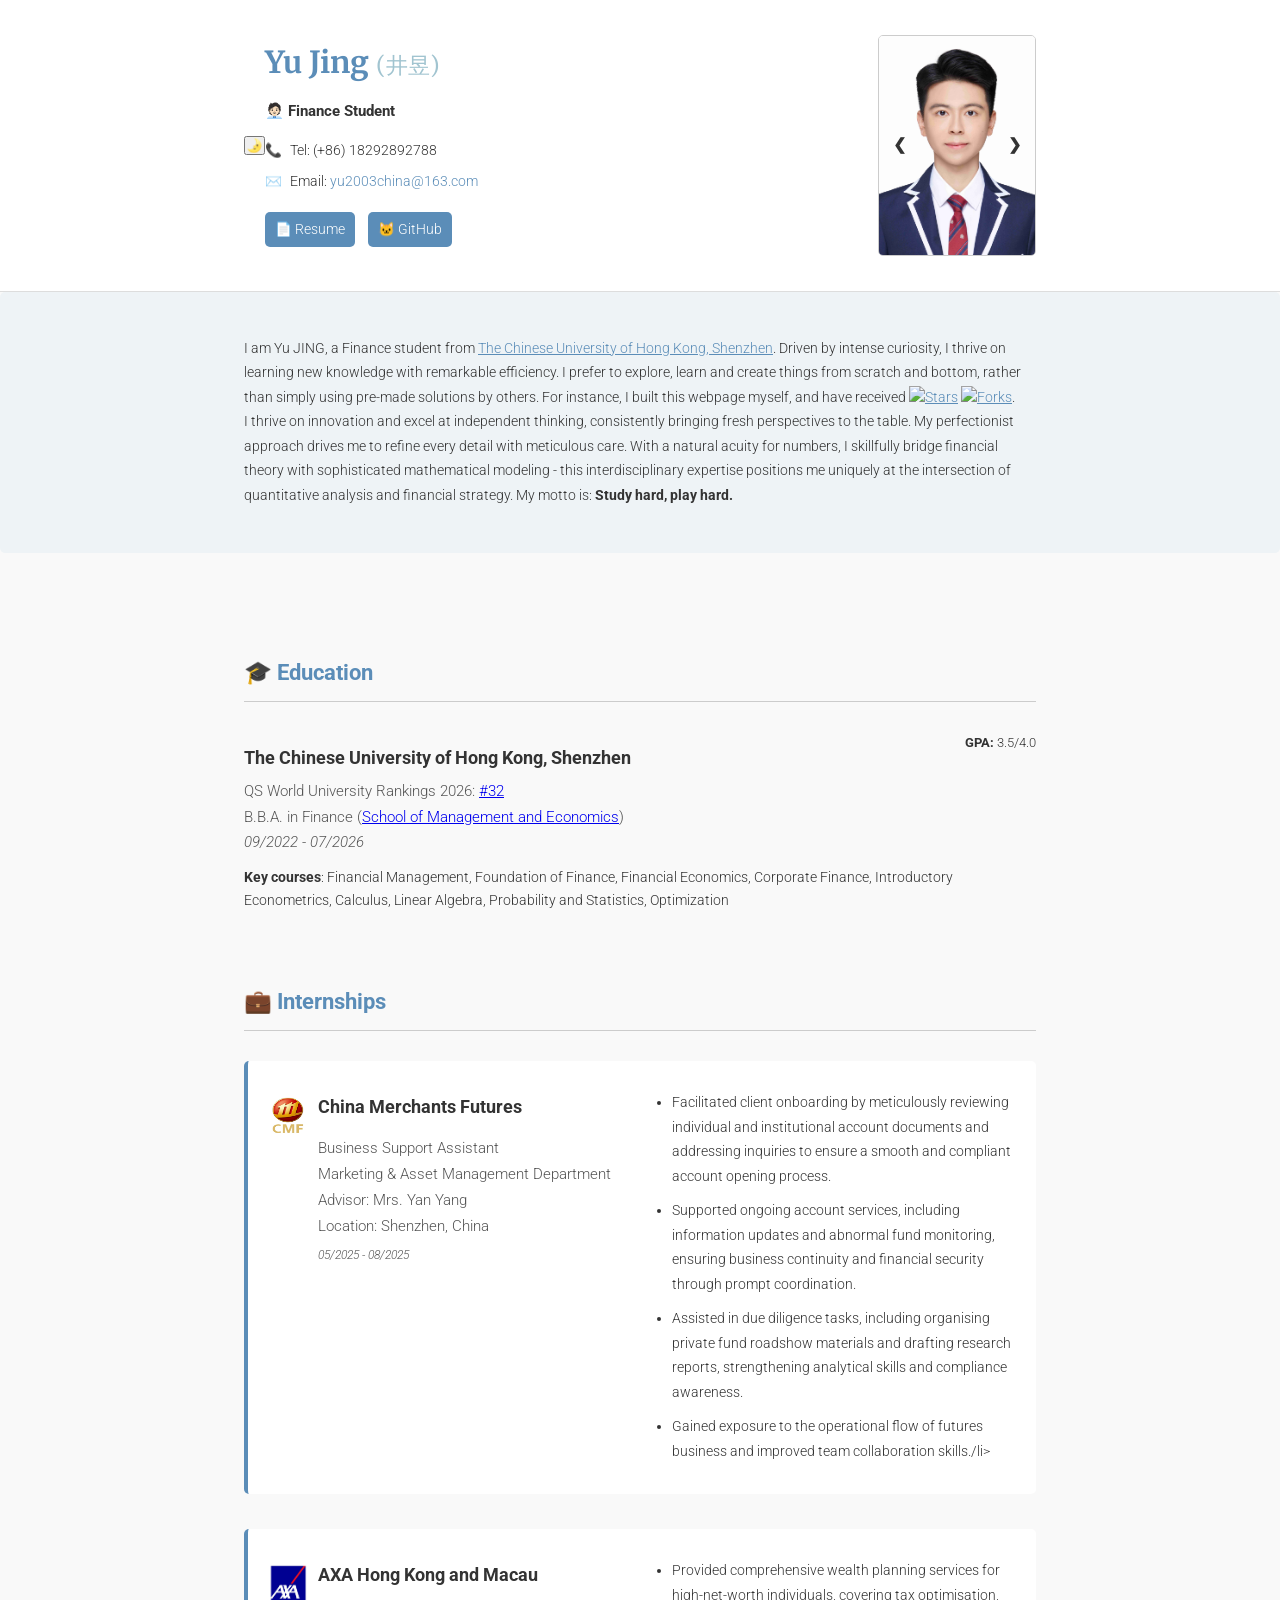
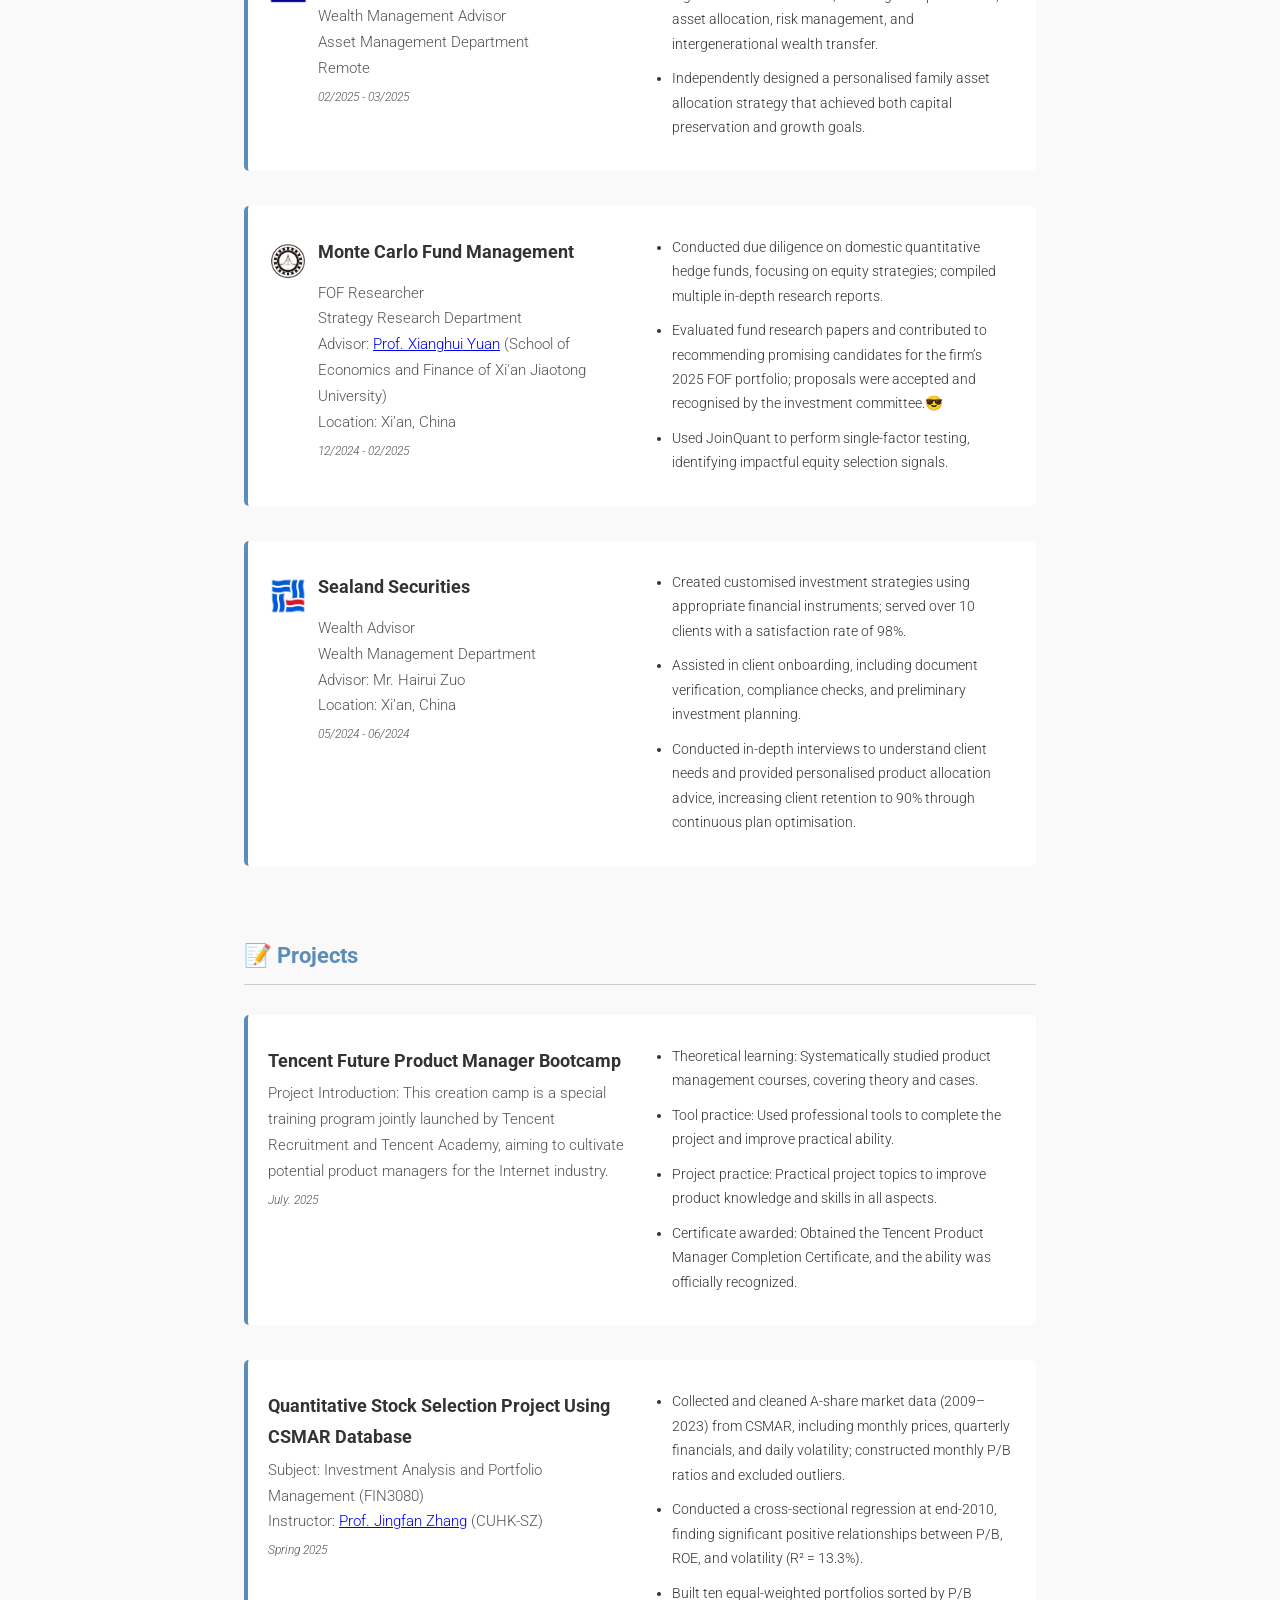
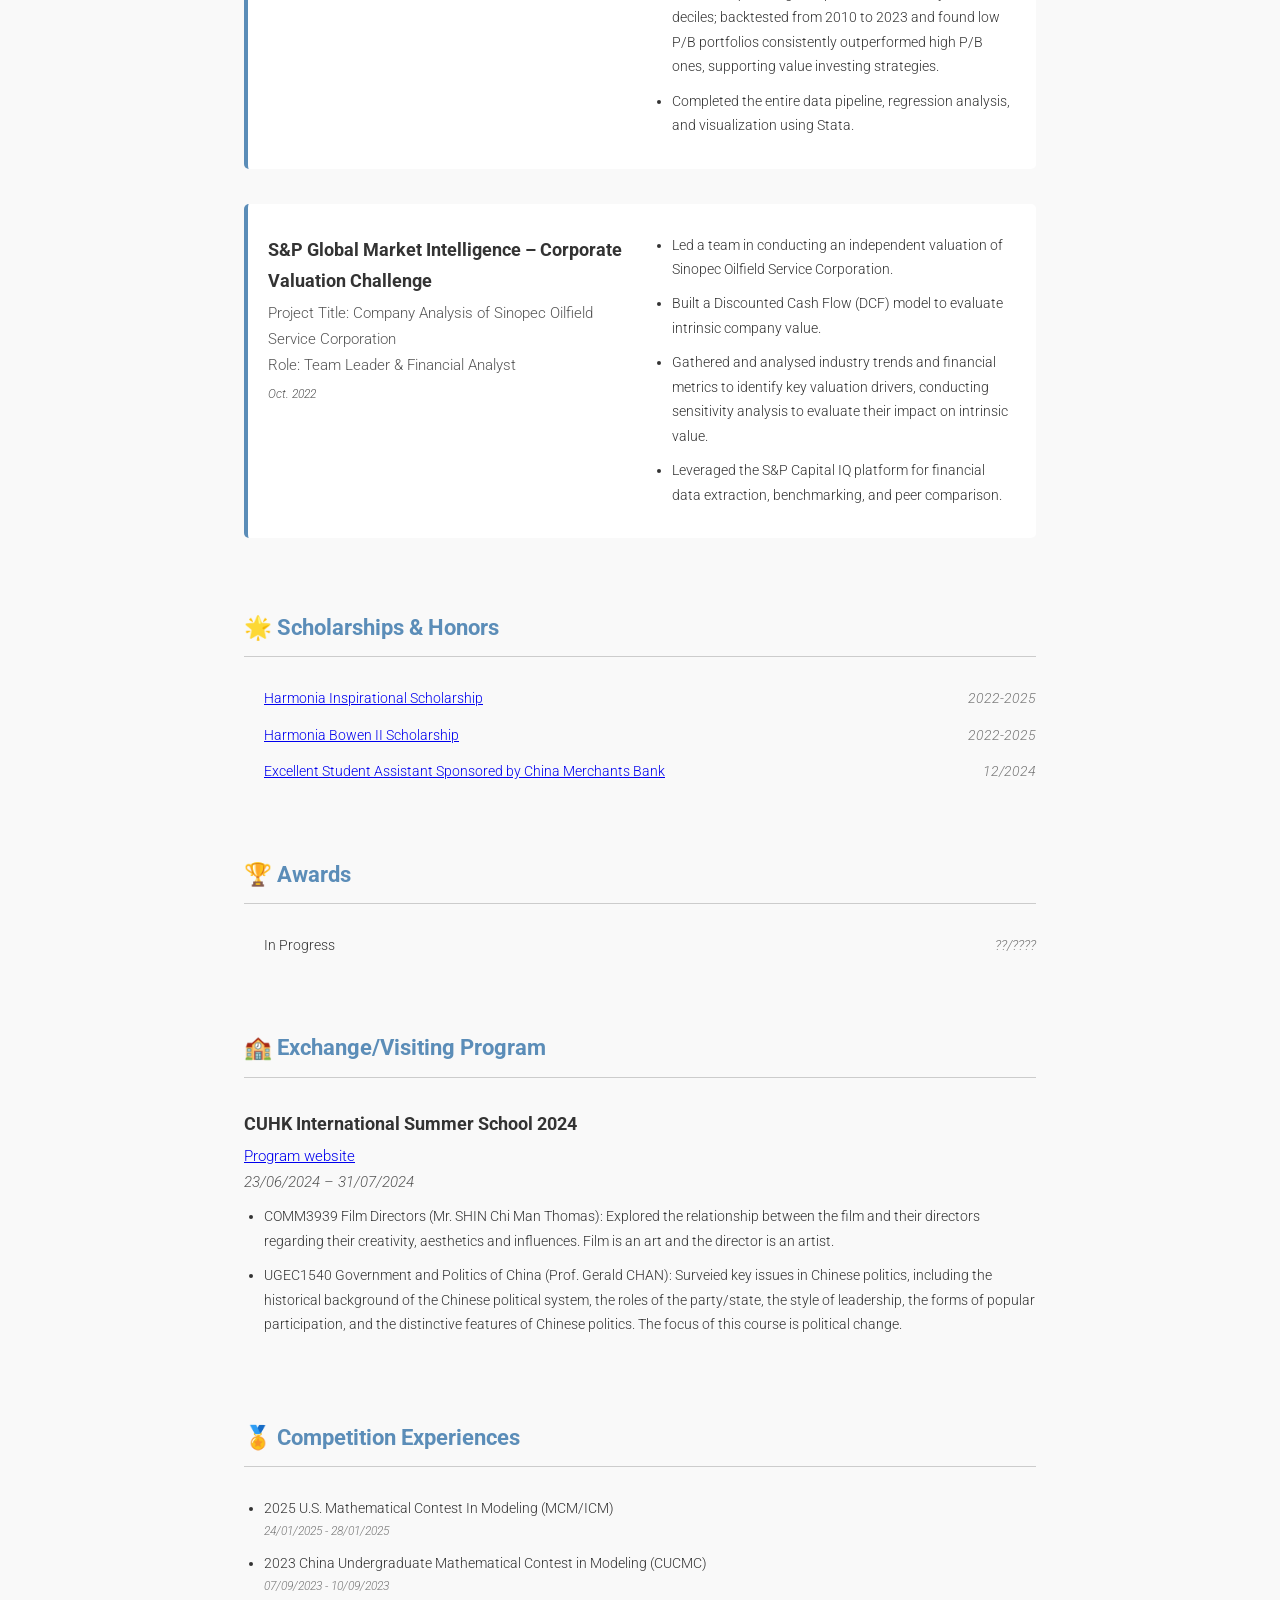
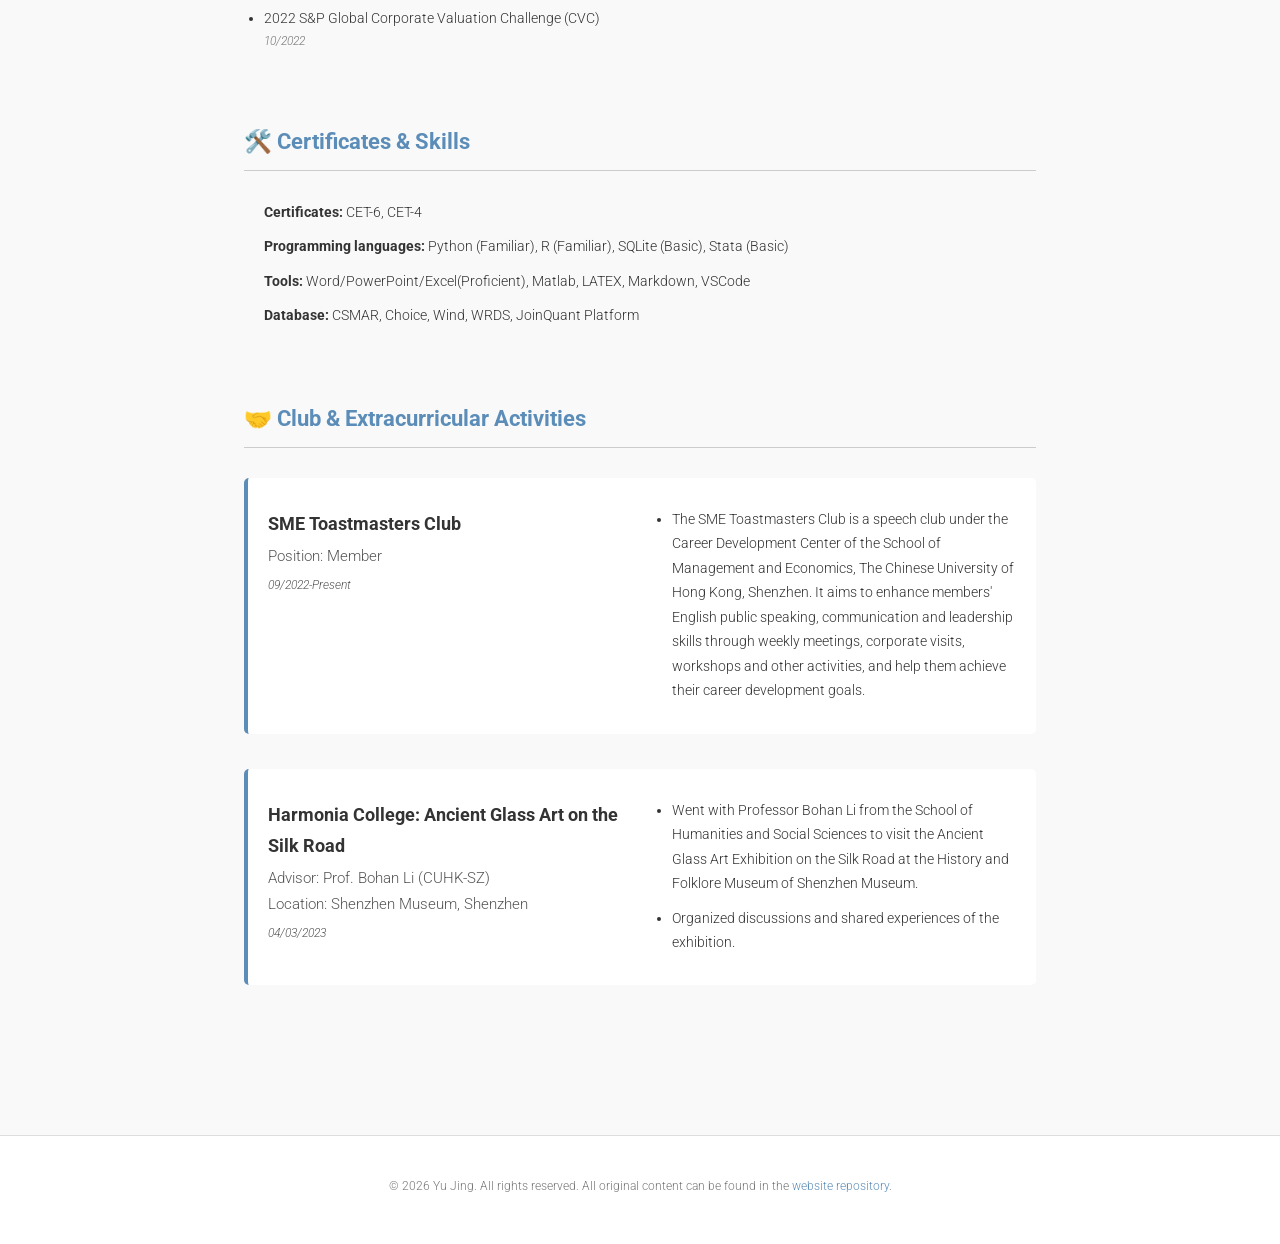
==== commit 139659bb: "Update index.html" ====
--- a/index.html
+++ b/index.html
@@ -15,20 +15,19 @@
 <body>
     <header>
         <div class="container header-container">
+            <button id="theme-toggle" class="theme-toggle">🌛</button>
             <div class="profile-info">
                 <h1>Yu Jing <span class="chinese-name">(井昱)</span></h1>
-                <p class="subtitle"><b>👨‍💼 Finance Student</b></p>
+                <p class="subtitle"><b>🧑🏻‍💼 Finance Student</b></p>
                 <p><span class="icon">📞</span> Tel: (+86) 18292892788</p>
-                <p><span class="icon">✉️</span> Email: <a href="mailto:122020080@link.cuhk.edu.cn">122020080@link.cuhk.edu.cn</a> &amp; <a href="mailto:yu2003china@163.com">yu2003china@163.com</a></p>
+                <p><span class="icon">✉️</span> Email: <a href="mailto:yu2003china@163.com">yu2003china@163.com</a></p>
                 <div class="links">
-                    <a href="files/Resume井昱.pdf" target="_blank" class="button">📄 PDF Resume</a>
+                    <a href="files/Resume井昱.pdf" target="_blank" class="button">📄 Resume</a>
                     <a href="https://github.com/jingyu03" target="_blank" class="button">🐱 GitHub</a>
                 </div>
             </div>
             <div class="carousel-container">
                 <img src="images/证件照.jpg" class="carousel-image active" alt="Yu Jing 证件照">
-                <img src="images/生活照3.jpg" class="carousel-image" alt="Yu Jing 生活照3">
-                <img src="images/生活照.jpg" class="carousel-image" alt="Yu Jing 生活照">
                 <img src="images/生活照2.jpg" class="carousel-image" alt="Yu Jing 生活照2">
                 <a class="prev" onclick="changeSlide(-1)">&#10094;</a>
                 <a class="next" onclick="changeSlide(1)">&#10095;</a>
@@ -38,17 +37,20 @@
 
     <script>
         let currentSlide = 0;
-
         function changeSlide(direction) {
             const slides = document.querySelectorAll('.carousel-image');
             slides[currentSlide].classList.remove('active');
-
             currentSlide += direction;
             if (currentSlide >= slides.length) currentSlide = 0;
             if (currentSlide < 0) currentSlide = slides.length - 1;
-
             slides[currentSlide].classList.add('active');
         }
+
+        document.getElementById('theme-toggle').addEventListener('click', () => {
+            document.documentElement.classList.toggle('dark-theme');
+            const isDark = document.documentElement.classList.contains('dark-theme');
+            document.getElementById('theme-toggle').textContent = isDark ? '🌞' : '🌛';
+        });
     </script>
     
     <section class="intro">
@@ -74,8 +76,7 @@
                             <p class="date">09/2022 - 07/2026</p>
                         </div>
                         <div class="education-info">
-                            <p><strong>GPA:</strong> none</p>
-                            <p><strong>Ranking:</strong> none</p>
+                            <p><strong>GPA:</strong> 3.5/4.0</p>
                         </div>
                     </div>
                     <div class="courses">
@@ -85,21 +86,25 @@
             </section>
 
             <section>
-                <h2>🔬 Internships</h2>
+                <h2>💼 Internships</h2>
                 <div class="experience-item">
                     <div class="details-with-logo">
                         <h3>
                             <img src="images/CMF.png" alt="招商期货" class="logo">
                             China Merchants Futures
                         </h3>
-                        <p>Business Assistant</p>
+                        <p>Business Support Assistant</p>
+                        <p>Marketing & Asset Management Department</p>
+                        <p>Advisor: Mrs. Yan Yang</p>
+                        <p>Location: Shenzhen, China</p>
                         <p class="date">05/2025 - 08/2025</p>
                     </div>
                     <div class="content">
                         <ul>
-                            <li>Assisted with data consolidation, document preparation, and market research.</li>
-                            <li>Supported private placement roadshows and other investor events.</li>
-                            <li>Completed additional tasks assigned by supervisors.</li>
+                            <li>Facilitated client onboarding by meticulously reviewing individual and institutional account documents and addressing inquiries to ensure a smooth and compliant account opening process.</li>
+                            <li>Supported ongoing account services, including information updates and abnormal fund monitoring, ensuring business continuity and financial security through prompt coordination.</li>
+                            <li>Assisted in due diligence tasks, including organising private fund roadshow materials and drafting research reports, strengthening analytical skills and compliance awareness.</li>
+                            <li>Gained exposure to the operational flow of futures business and improved team collaboration skills./li>
                         </ul>
                     </div>
                 </div>
@@ -110,12 +115,14 @@
                             AXA Hong Kong and Macau
                         </h3>
                         <p>Wealth Management Advisor</p>
+                        <p>Asset Management Department</p>
+                        <p>Remote</p>
                         <p class="date">02/2025 - 03/2025</p>
                     </div>
                     <div class="content">
                         <ul>
-                            <li>Developed and implemented comprehensive family asset allocation strategies to optimize wealth preservation, growth, and risk management.</li>
-                            <li>Obtained a recommendation letter from the corporate executive finally.</li>
+                            <li>Provided comprehensive wealth planning services for high-net-worth individuals, covering tax optimisation, asset allocation, risk management, and intergenerational wealth transfer.</li>
+                            <li>Independently designed a personalised family asset allocation strategy that achieved both capital preservation and growth goals.</li>
                         </ul>
                     </div>
                 </div>
@@ -126,14 +133,16 @@
                             Monte Carlo Fund Management
                         </h3>
                         <p>FOF Researcher</p>
-                        <p>Advisor: <a href="https://gr.xjtu.edu.cn/en/web/xhyuan">Prof. Xianghui Yuan</a> (Xi'an Jiaotong University)</p>
-                        <p>Department: School of Economics and Finance of Xi'an Jiaotong University</p>
+                        <p>Strategy Research Department</p>
+                        <p>Advisor: <a href="https://gr.xjtu.edu.cn/en/web/xhyuan">Prof. Xianghui Yuan</a> (School of Economics and Finance of Xi'an Jiaotong University)</p>
+                        <p>Location: Xi’an, China</p>
                         <p class="date">12/2024 - 02/2025</p>
                     </div>
                     <div class="content">
                         <ul>
-                            <li>I recommended potential funds for the company's 2025 FOF portfolio, which were ultimately recognized and adopted by the company's project team. 😎</li>
-                            <li>By observing market data and conducting in-depth research, I discovered a possible effective factor by using JoinQuant Software to test single factors of stocks.</li>
+                            <li>Conducted due diligence on domestic quantitative hedge funds, focusing on equity strategies; compiled multiple in-depth research reports.</li>
+                            <li>Evaluated fund research papers and contributed to recommending promising candidates for the firm’s 2025 FOF portfolio; proposals were accepted and recognised by the investment committee.😎</li>
+                            <li>Used JoinQuant to perform single-factor testing, identifying impactful equity selection signals.</li>
                         </ul>
                     </div>
                 </div>
@@ -144,12 +153,16 @@
                             Sealand Securities
                         </h3>
                         <p>Wealth Advisor</p>
+                        <p>Wealth Management Department</p>
                         <p>Advisor: Mr. Hairui Zuo</p>
+                        <p>Location: Xi’an, China</p>
                         <p class="date">05/2024 - 06/2024</p>
                     </div>
                     <div class="content">
                         <ul>
-                            <li>Activated a client's investment account efficiently after gathering client information, verifying compliance, and submitting the application.</li>
+                            <li>Created customised investment strategies using appropriate financial instruments; served over 10 clients with a satisfaction rate of 98%.</li>
+                            <li>Assisted in client onboarding, including document verification, compliance checks, and preliminary investment planning.</li>
+                            <li>Conducted in-depth interviews to understand client needs and provided personalised product allocation advice, increasing client retention to 90% through continuous plan optimisation.</li>
                         </ul>
                     </div>
                 </div>
@@ -157,13 +170,32 @@
 
             <section>
                 <h2>📝 Projects </h2>
-                <div class="education-item">
+                <div class="experience-item">
+                    <div class="details">
+                        <h3>
+                            Tencent Future Product Manager Bootcamp
+                        </h3>
+                        <p>Project Introduction: This creation camp is a special training program jointly launched by Tencent Recruitment and Tencent Academy, aiming to cultivate potential product managers for the Internet industry.</p>
+                        <p class="date">July. 2025</p>
+                    </div>
+                    <div class="content">
+                        <ul>
+                            <li>Theoretical learning: Systematically studied product management courses, covering theory and cases.</li>
+                            <li>Tool practice: Used professional tools to complete the project and improve practical ability.</li>
+                            <li>Project practice: Practical project topics to improve product knowledge and skills in all aspects.</li>
+                            <li>Certificate awarded: Obtained the Tencent Product Manager Completion Certificate, and the ability was officially recognized.</li>
+                        </ul>
+                    </div>
+                </div>
+                    
+                <div class="experience-item">
                     <div class="details">
                         <h3>Quantitative Stock Selection Project Using CSMAR Database</h3>
                         <p>Subject: Investment Analysis and Portfolio Management (FIN3080)</p>
                         <p>Instructor: <a href="https://myweb.cuhk.edu.cn/zhangjinfan">Prof. Jingfan Zhang</a> (CUHK-SZ)</p>
                         <p class="date">Spring 2025</p>
-                     <div class="content">
+                    </div>
+                    <div class="content">
                         <ul>
                             <li>Collected and cleaned A-share market data (2009–2023) from CSMAR, including monthly prices, quarterly financials, and daily volatility; constructed monthly P/B ratios and excluded outliers.</li>
                             <li>Conducted a cross-sectional regression at end-2010, finding significant positive relationships between P/B, ROE, and volatility (R² = 13.3%).</li>
@@ -171,6 +203,24 @@
                             <li>Completed the entire data pipeline, regression analysis, and visualization using Stata.</li>
                         </ul>
                     </div>
+                </div>
+                    
+                <div class="experience-item">
+                    <div class="details">
+                        <h3>S&P Global Market Intelligence – Corporate Valuation Challenge</h3>
+                        <p>Project Title: Company Analysis of Sinopec Oilfield Service Corporation</p>
+                        <p>Role: Team Leader & Financial Analyst</p>
+                        <p class="date">Oct. 2022</p>
+                    </div>
+                    <div class="content">
+                        <ul>
+                            <li>Led a team in conducting an independent valuation of Sinopec Oilfield Service Corporation.</li>
+                            <li>Built a Discounted Cash Flow (DCF) model to evaluate intrinsic company value.</li>
+                            <li>Gathered and analysed industry trends and financial metrics to identify key valuation drivers, conducting sensitivity analysis to evaluate their impact on intrinsic value.</li>
+                            <li>Leveraged the S&P Capital IQ platform for financial data extraction, benchmarking, and peer comparison.</li>
+                        </ul>
+                    </div>
+                </div>     
             </section>         
             
             <section>
@@ -211,9 +261,9 @@
             <section>
                 <h2>🏅 Competition Experiences</h2>
                 <ul class="competition-list">
+                    <li>2025 U.S. Mathematical Contest In Modeling (MCM/ICM) <span class="date">24/01/2025 - 28/01/2025</span></li>
+                    <li>2023 China Undergraduate Mathematical Contest in Modeling (CUCMC)<span class="date">07/09/2023 - 10/09/2023</span></li>
                     <li>2022 S&P Global Corporate Valuation Challenge (CVC) <span class="date">10/2022</span></li>
-                    <li>2023 China Undergraduate Mathematical Contest in Modeling (CUCMC)<span class="date">07/09/2023 - 10/09/2023</span></li>
-                    <li>2025 U.S. Mathematical Contest In Modeling (MCM/ICM) <span class="date">24/01/2025 - 28/01/2025</span></li>
                 </ul>
             </section>
             
@@ -261,7 +311,7 @@
 
     <footer>
         <div class="container">
-            <p>&copy; 2026 Yu Jing. All rights reserved. All original content can be found in the <a href="https://github.com/jingyu03/jingyu03.github.io" target="_blank">website repository</a>.</p>
+            <p>&copy; 2026 Yu Jing. All rights reserved. All original content can be found in the <a href="https://github.com/jingyu03/jy.github.io" target="_blank">website repository</a>.</p>
         </div>
     </footer>
 
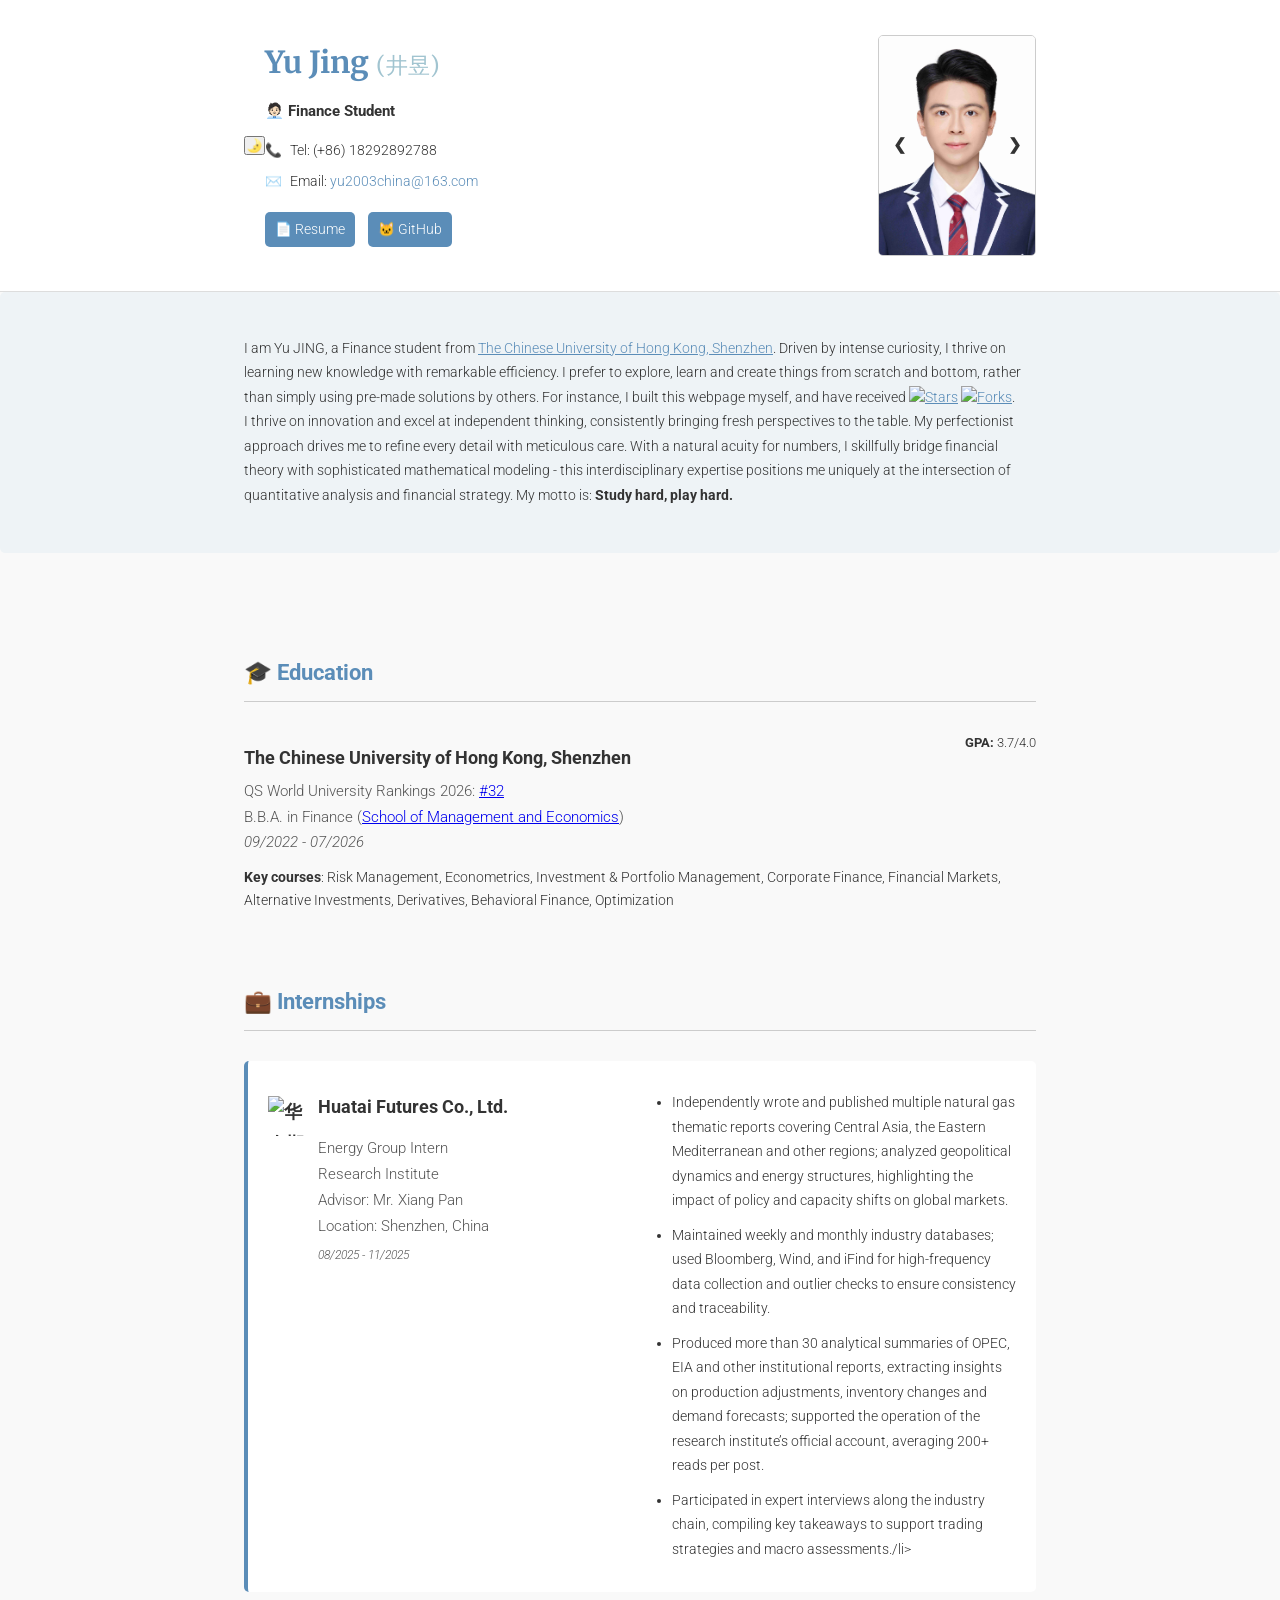
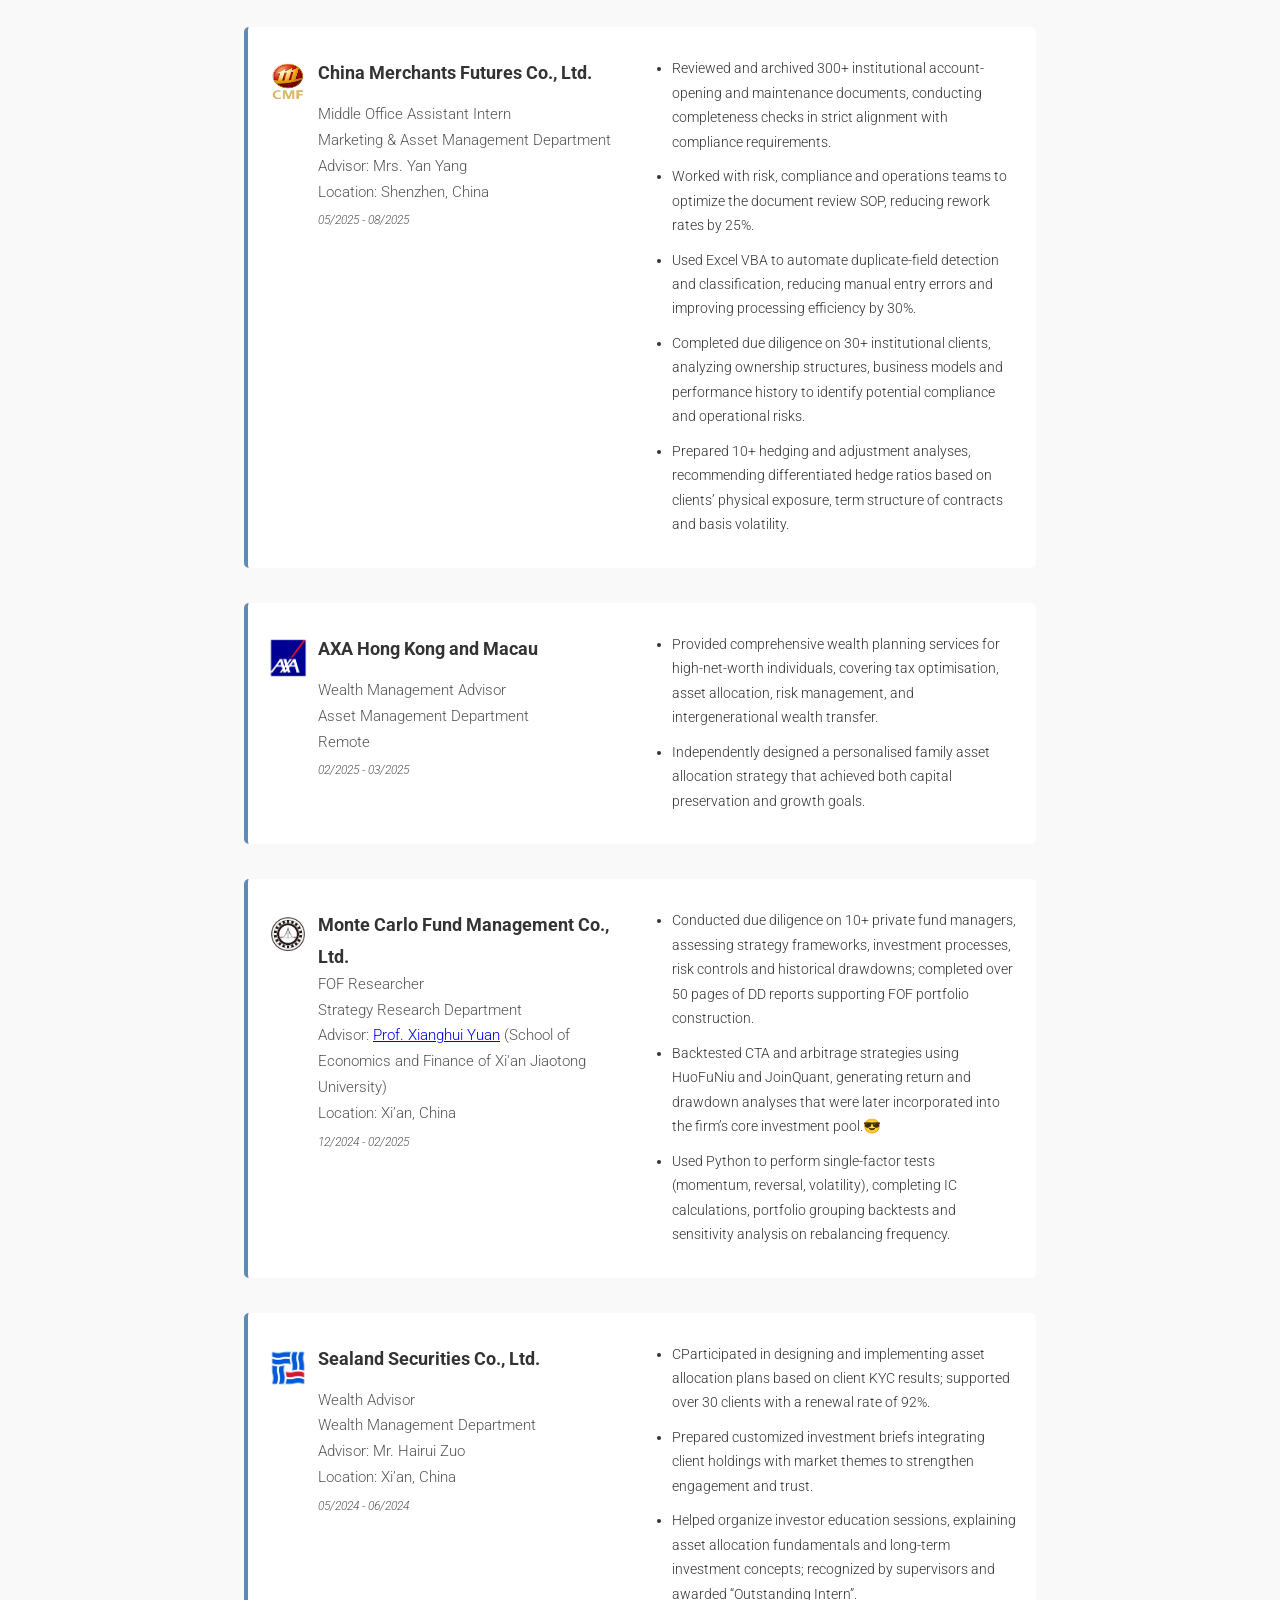
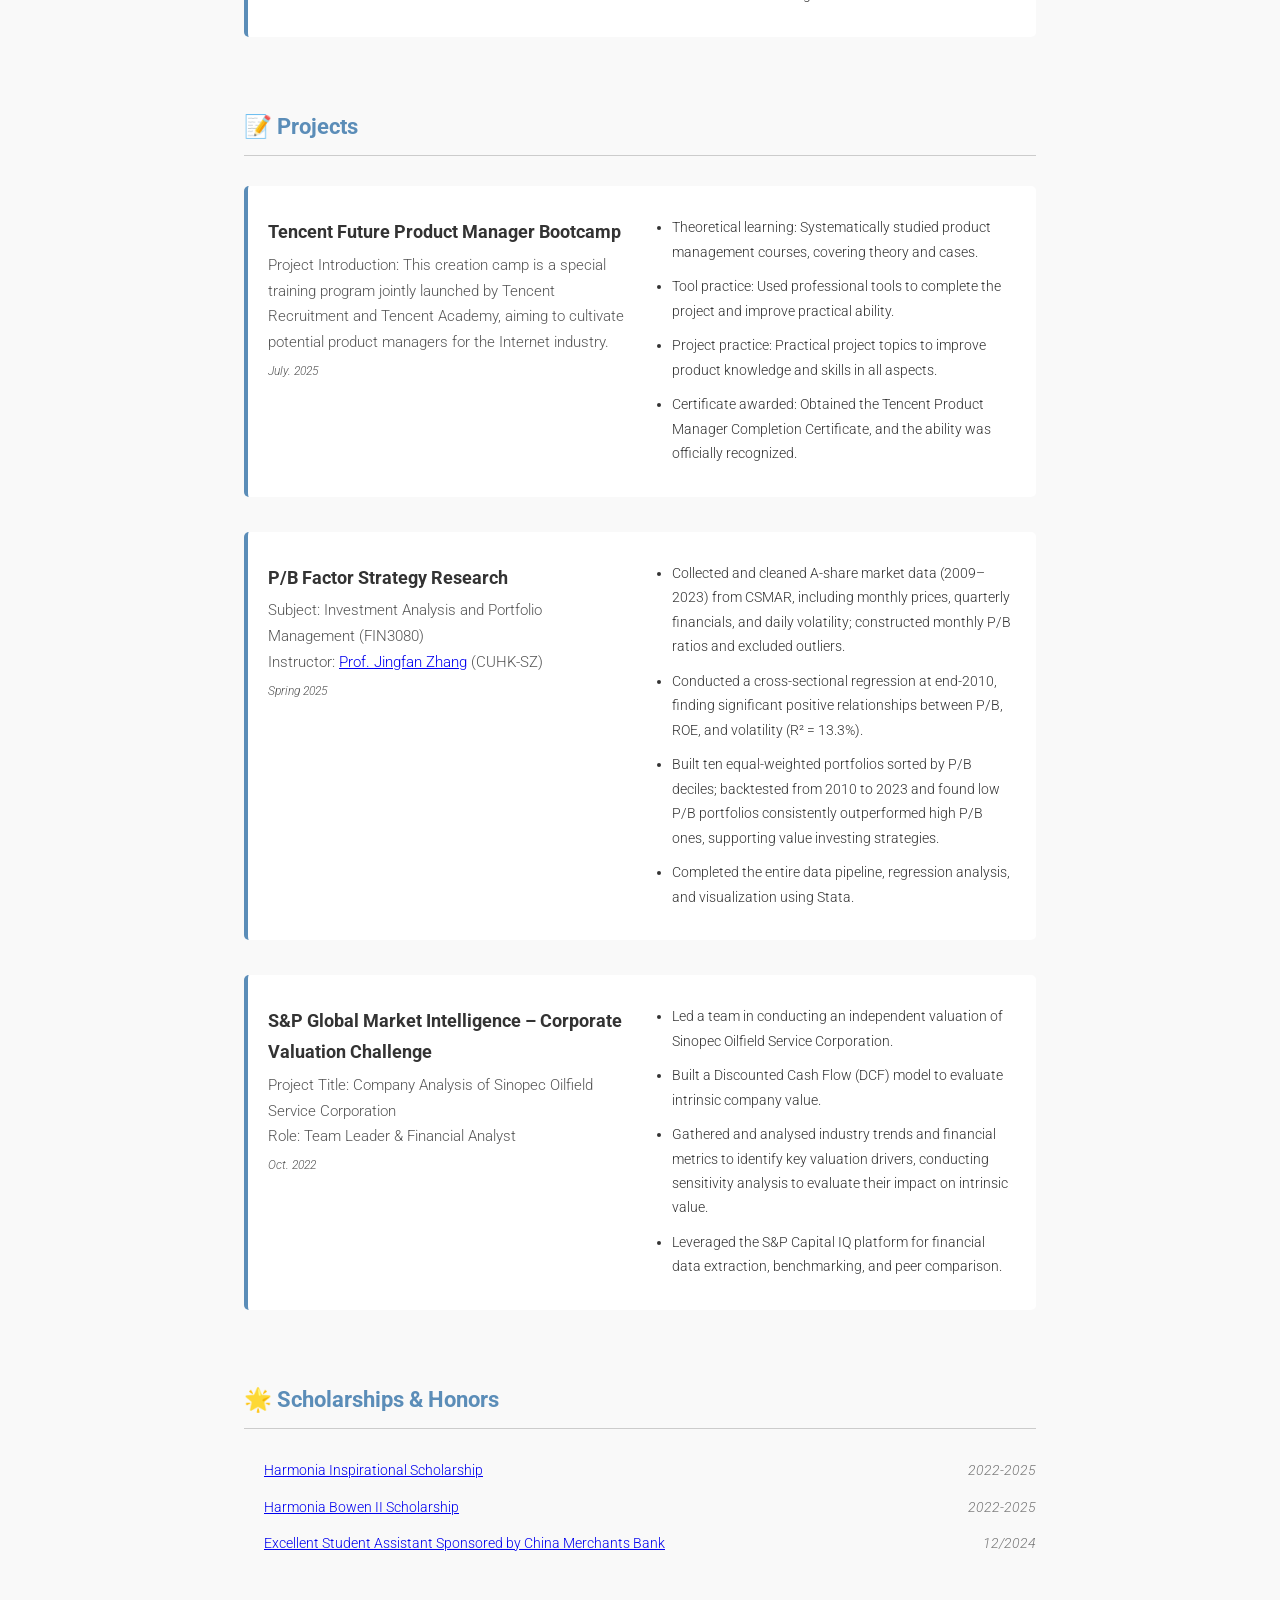
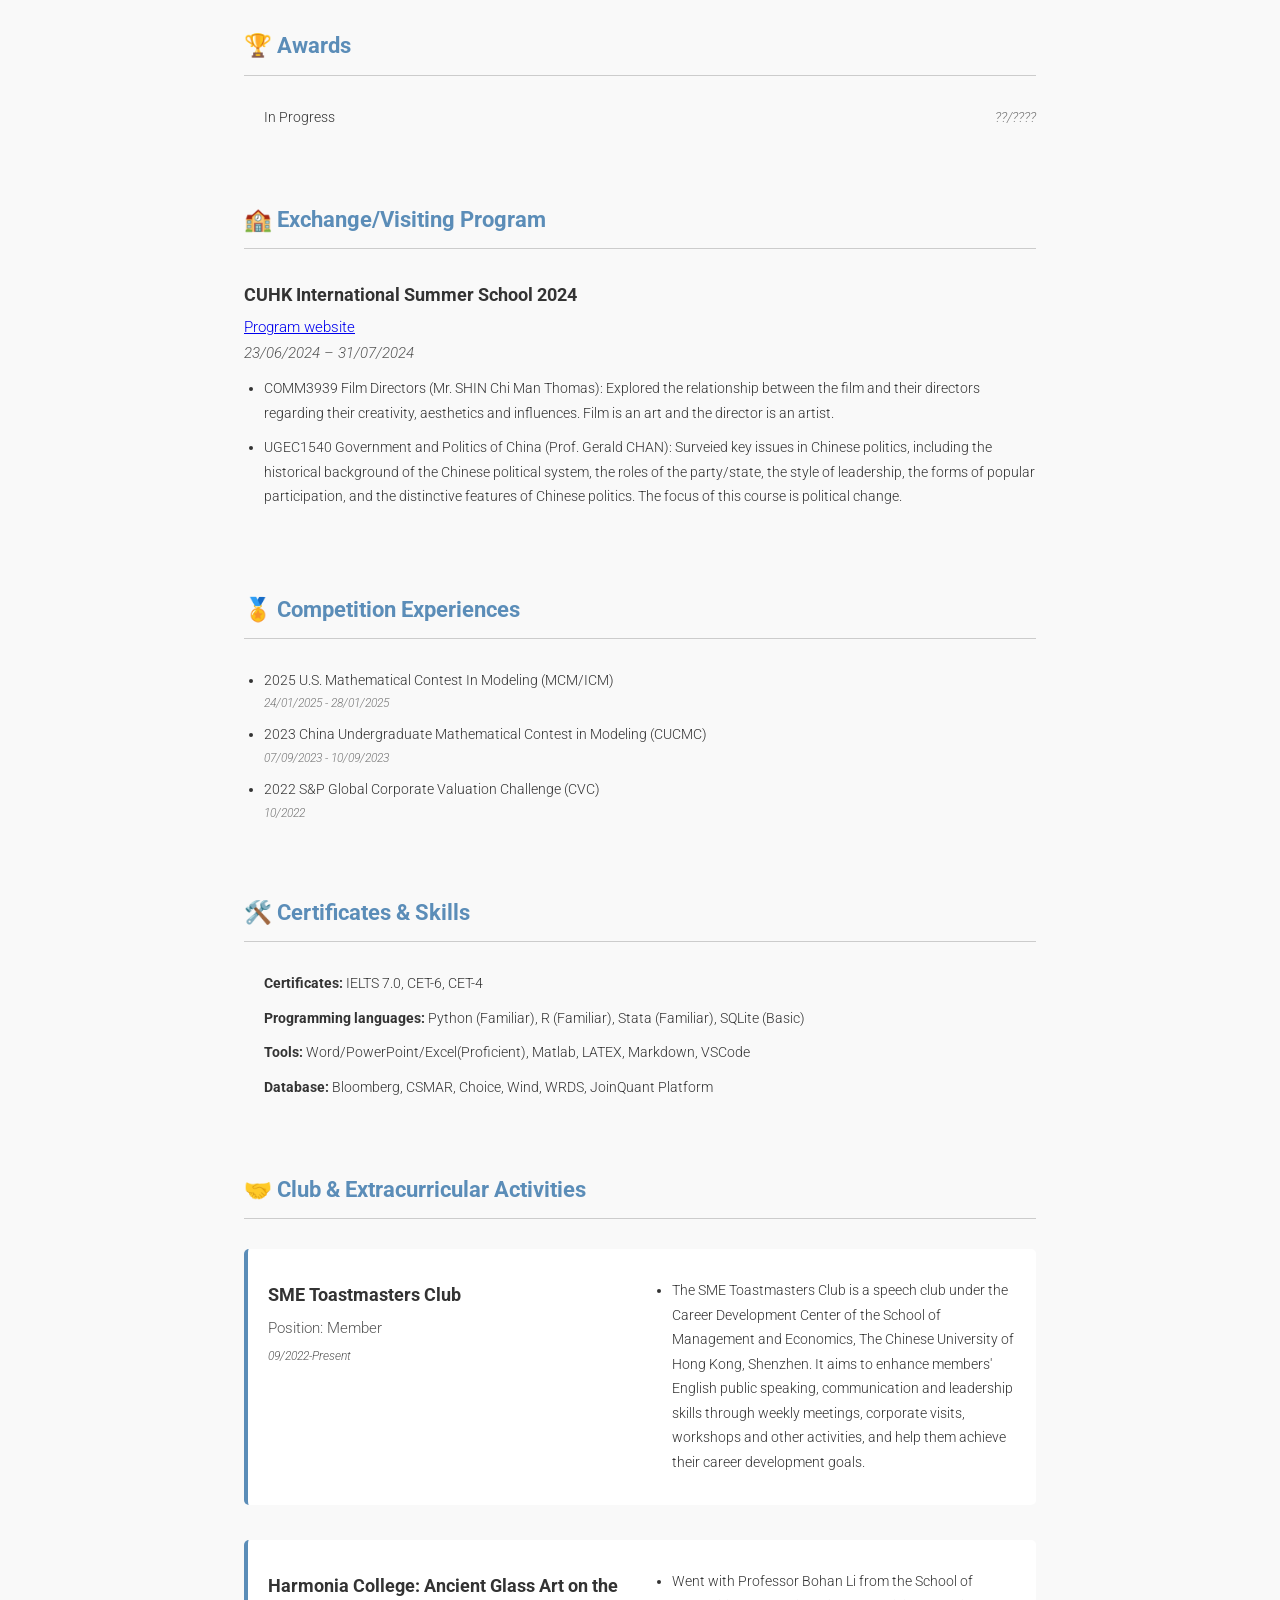
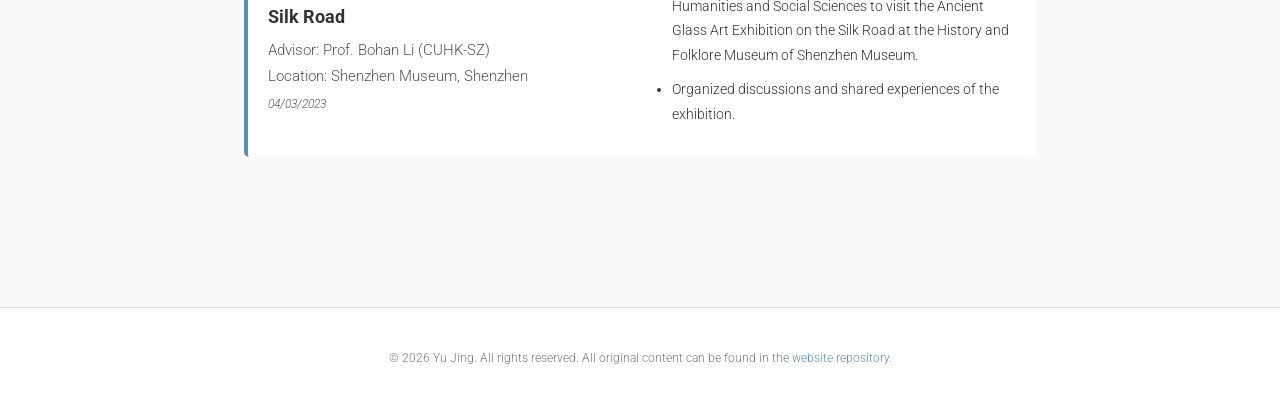
==== commit 717f16b4: "Update index.html" ====
--- a/index.html
+++ b/index.html
@@ -22,7 +22,7 @@
                 <p><span class="icon">📞</span> Tel: (+86) 18292892788</p>
                 <p><span class="icon">✉️</span> Email: <a href="mailto:yu2003china@163.com">yu2003china@163.com</a></p>
                 <div class="links">
-                    <a href="files/Resume井昱.pdf" target="_blank" class="button">📄 Resume</a>
+                    <a href="files/井昱-香港中文大学深圳-金融学.pdf" target="_blank" class="button">📄 Resume</a>
                     <a href="https://github.com/jingyu03" target="_blank" class="button">🐱 GitHub</a>
                 </div>
             </div>
@@ -76,11 +76,11 @@
                             <p class="date">09/2022 - 07/2026</p>
                         </div>
                         <div class="education-info">
-                            <p><strong>GPA:</strong> 3.5/4.0</p>
+                            <p><strong>GPA:</strong> 3.7/4.0</p>
                         </div>
                     </div>
                     <div class="courses">
-                        <p><b>Key courses</b>: Financial Management, Foundation of Finance, Financial Economics, Corporate Finance, Introductory Econometrics, Calculus, Linear Algebra, Probability and Statistics, Optimization</p>
+                        <p><b>Key courses</b>: Risk Management, Econometrics, Investment & Portfolio Management, Corporate Finance, Financial Markets, Alternative Investments, Derivatives, Behavioral Finance, Optimization</p>
                     </div>
                 </div>
             </section>
@@ -90,10 +90,31 @@
                 <div class="experience-item">
                     <div class="details-with-logo">
                         <h3>
+                            <img src="images/huatai.png" alt="华泰期货" class="logo">
+                            Huatai Futures Co., Ltd.
+                        </h3>
+                        <p>Energy Group Intern</p>
+                        <p>Research Institute</p>
+                        <p>Advisor: Mr. Xiang Pan</p>
+                        <p>Location: Shenzhen, China</p>
+                        <p class="date">08/2025 - 11/2025</p>
+                    </div>
+                    <div class="content">
+                        <ul>
+                            <li>Independently wrote and published multiple natural gas thematic reports covering Central Asia, the Eastern Mediterranean and other regions; analyzed geopolitical dynamics and energy structures, highlighting the impact of policy and capacity shifts on global markets.</li>
+                            <li>Maintained weekly and monthly industry databases; used Bloomberg, Wind, and iFind for high-frequency data collection and outlier checks to ensure consistency and traceability.</li>
+                            <li>Produced more than 30 analytical summaries of OPEC, EIA and other institutional reports, extracting insights on production adjustments, inventory changes and demand forecasts; supported the operation of the research institute’s official account, averaging 200+ reads per post.</li>
+                            <li>Participated in expert interviews along the industry chain, compiling key takeaways to support trading strategies and macro assessments./li>
+                        </ul>
+                    </div>
+                </div>
+                <div class="experience-item">
+                    <div class="details-with-logo">
+                        <h3>
                             <img src="images/CMF.png" alt="招商期货" class="logo">
-                            China Merchants Futures
-                        </h3>
-                        <p>Business Support Assistant</p>
+                            China Merchants Futures Co., Ltd.
+                        </h3>
+                        <p>Middle Office Assistant Intern</p>
                         <p>Marketing & Asset Management Department</p>
                         <p>Advisor: Mrs. Yan Yang</p>
                         <p>Location: Shenzhen, China</p>
@@ -101,10 +122,11 @@
                     </div>
                     <div class="content">
                         <ul>
-                            <li>Facilitated client onboarding by meticulously reviewing individual and institutional account documents and addressing inquiries to ensure a smooth and compliant account opening process.</li>
-                            <li>Supported ongoing account services, including information updates and abnormal fund monitoring, ensuring business continuity and financial security through prompt coordination.</li>
-                            <li>Assisted in due diligence tasks, including organising private fund roadshow materials and drafting research reports, strengthening analytical skills and compliance awareness.</li>
-                            <li>Gained exposure to the operational flow of futures business and improved team collaboration skills./li>
+                            <li>Reviewed and archived 300+ institutional account-opening and maintenance documents, conducting completeness checks in strict alignment with compliance requirements.</li>
+                            <li>Worked with risk, compliance and operations teams to optimize the document review SOP, reducing rework rates by 25%.</li>
+                            <li>Used Excel VBA to automate duplicate-field detection and classification, reducing manual entry errors and improving processing efficiency by 30%.</li>
+                            <li>Completed due diligence on 30+ institutional clients, analyzing ownership structures, business models and performance history to identify potential compliance and operational risks.</li>
+                            <li>Prepared 10+ hedging and adjustment analyses, recommending differentiated hedge ratios based on clients’ physical exposure, term structure of contracts and basis volatility.</li>
                         </ul>
                     </div>
                 </div>
@@ -130,7 +152,7 @@
                     <div class="details-with-logo">
                         <h3>
                             <img src="images/蒙特卡罗.png" alt="Monte Carlo Fund" class="logo">
-                            Monte Carlo Fund Management
+                            Monte Carlo Fund Management Co., Ltd.
                         </h3>
                         <p>FOF Researcher</p>
                         <p>Strategy Research Department</p>
@@ -140,9 +162,9 @@
                     </div>
                     <div class="content">
                         <ul>
-                            <li>Conducted due diligence on domestic quantitative hedge funds, focusing on equity strategies; compiled multiple in-depth research reports.</li>
-                            <li>Evaluated fund research papers and contributed to recommending promising candidates for the firm’s 2025 FOF portfolio; proposals were accepted and recognised by the investment committee.😎</li>
-                            <li>Used JoinQuant to perform single-factor testing, identifying impactful equity selection signals.</li>
+                            <li>Conducted due diligence on 10+ private fund managers, assessing strategy frameworks, investment processes, risk controls and historical drawdowns; completed over 50 pages of DD reports supporting FOF portfolio construction.</li>
+                            <li>Backtested CTA and arbitrage strategies using HuoFuNiu and JoinQuant, generating return and drawdown analyses that were later incorporated into the firm’s core investment pool.😎</li>
+                            <li>Used Python to perform single-factor tests (momentum, reversal, volatility), completing IC calculations, portfolio grouping backtests and sensitivity analysis on rebalancing frequency.</li>
                         </ul>
                     </div>
                 </div>
@@ -150,7 +172,7 @@
                     <div class="details-with-logo">
                         <h3>
                             <img src="images/GHZQ.png" alt="SEALAND SECURITIES" class="logo">
-                            Sealand Securities
+                            Sealand Securities Co., Ltd.
                         </h3>
                         <p>Wealth Advisor</p>
                         <p>Wealth Management Department</p>
@@ -160,9 +182,9 @@
                     </div>
                     <div class="content">
                         <ul>
-                            <li>Created customised investment strategies using appropriate financial instruments; served over 10 clients with a satisfaction rate of 98%.</li>
-                            <li>Assisted in client onboarding, including document verification, compliance checks, and preliminary investment planning.</li>
-                            <li>Conducted in-depth interviews to understand client needs and provided personalised product allocation advice, increasing client retention to 90% through continuous plan optimisation.</li>
+                            <li>CParticipated in designing and implementing asset allocation plans based on client KYC results; supported over 30 clients with a renewal rate of 92%.</li>
+                            <li>Prepared customized investment briefs integrating client holdings with market themes to strengthen engagement and trust.</li>
+                            <li>Helped organize investor education sessions, explaining asset allocation fundamentals and long-term investment concepts; recognized by supervisors and awarded “Outstanding Intern”.</li>
                         </ul>
                     </div>
                 </div>
@@ -190,7 +212,7 @@
                     
                 <div class="experience-item">
                     <div class="details">
-                        <h3>Quantitative Stock Selection Project Using CSMAR Database</h3>
+                        <h3>P/B Factor Strategy Research</h3>
                         <p>Subject: Investment Analysis and Portfolio Management (FIN3080)</p>
                         <p>Instructor: <a href="https://myweb.cuhk.edu.cn/zhangjinfan">Prof. Jingfan Zhang</a> (CUHK-SZ)</p>
                         <p class="date">Spring 2025</p>
@@ -270,10 +292,10 @@
             <section>
                 <h2>🛠️ Certificates & Skills</h2>
                 <ul class="skills-list">  
-                    <li><strong>Certificates:</strong> CET-6, CET-4</li>
-                    <li><strong>Programming languages:</strong> Python (Familiar), R (Familiar), SQLite (Basic), Stata (Basic)</li>
+                    <li><strong>Certificates:</strong> IELTS 7.0, CET-6, CET-4</li>
+                    <li><strong>Programming languages:</strong> Python (Familiar), R (Familiar), Stata (Familiar), SQLite (Basic)</li>
                     <li><strong>Tools:</strong> Word/PowerPoint/Excel(Proficient), Matlab, LATEX, Markdown, VSCode</li>
-                    <li><strong>Database:</strong> CSMAR, Choice, Wind, WRDS, JoinQuant Platform</li>
+                    <li><strong>Database:</strong> Bloomberg, CSMAR, Choice, Wind, WRDS, JoinQuant Platform</li>
                 </ul>
             </section>
 
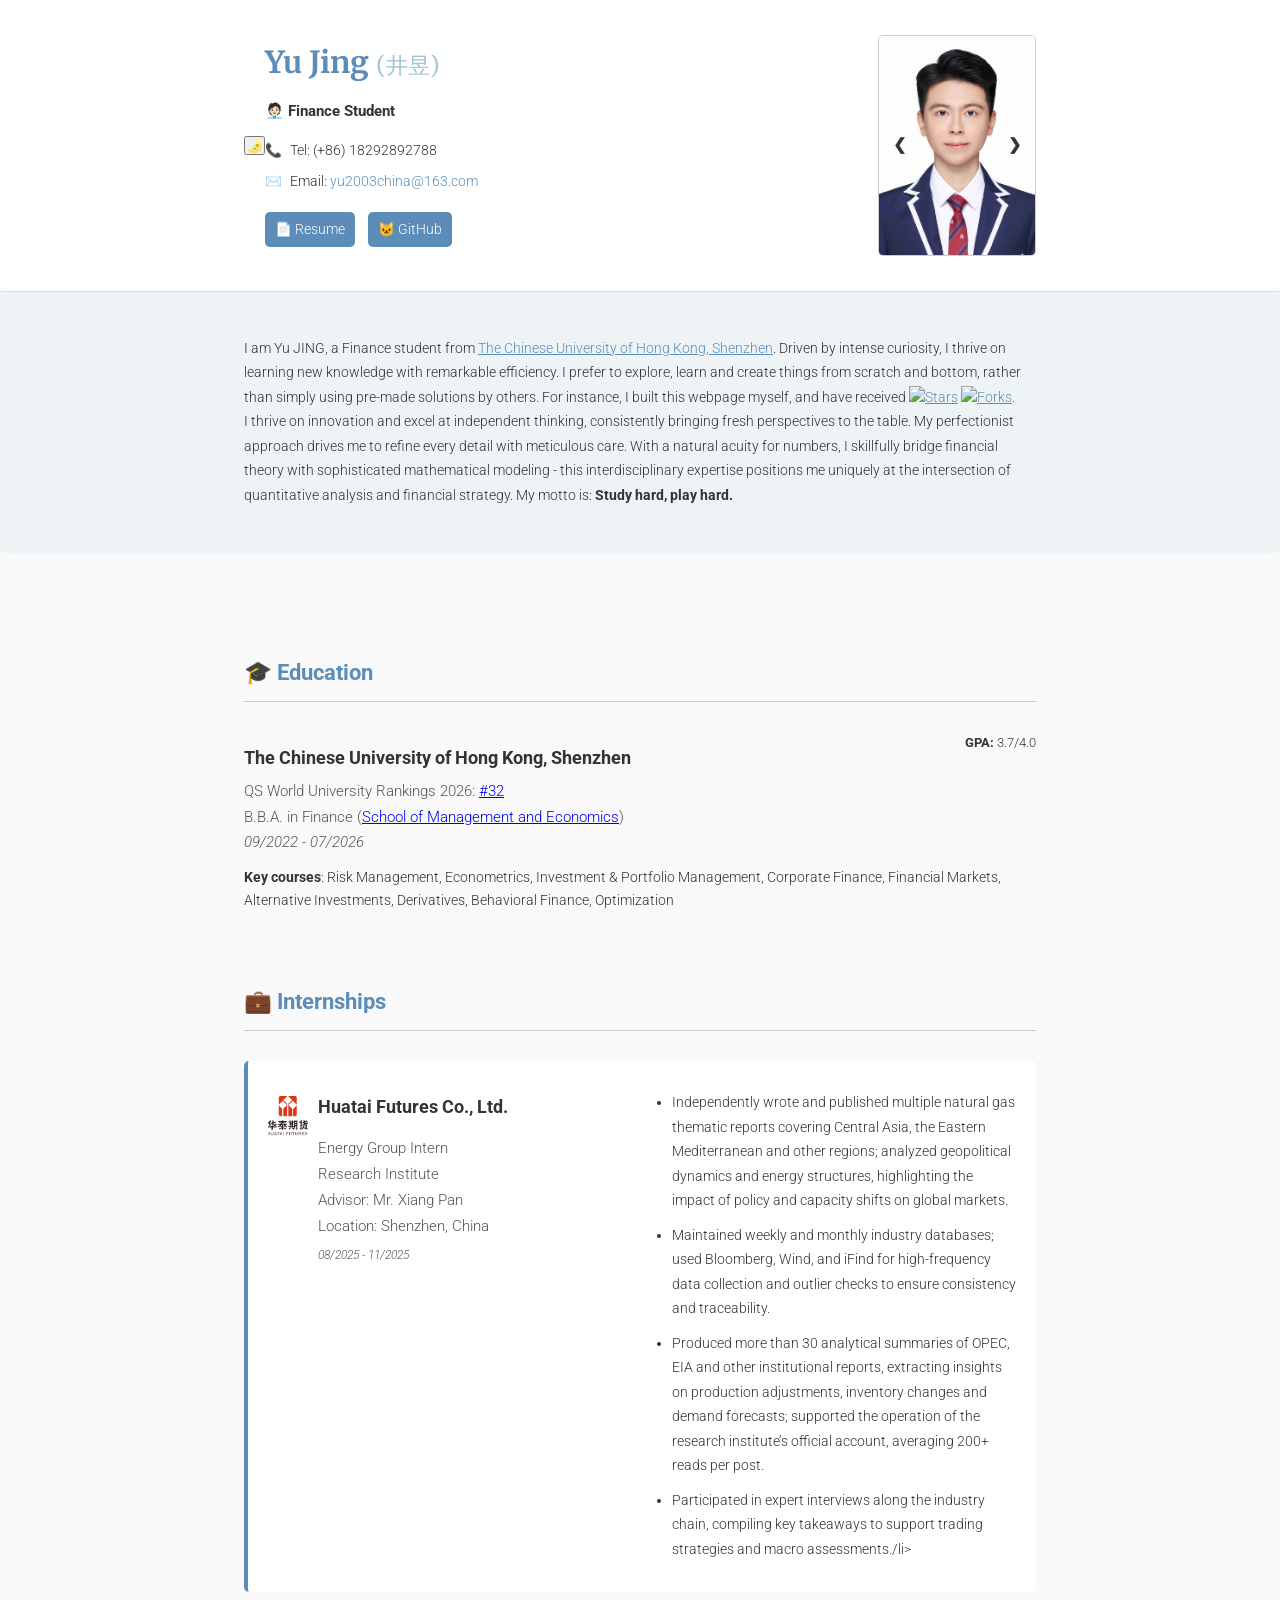
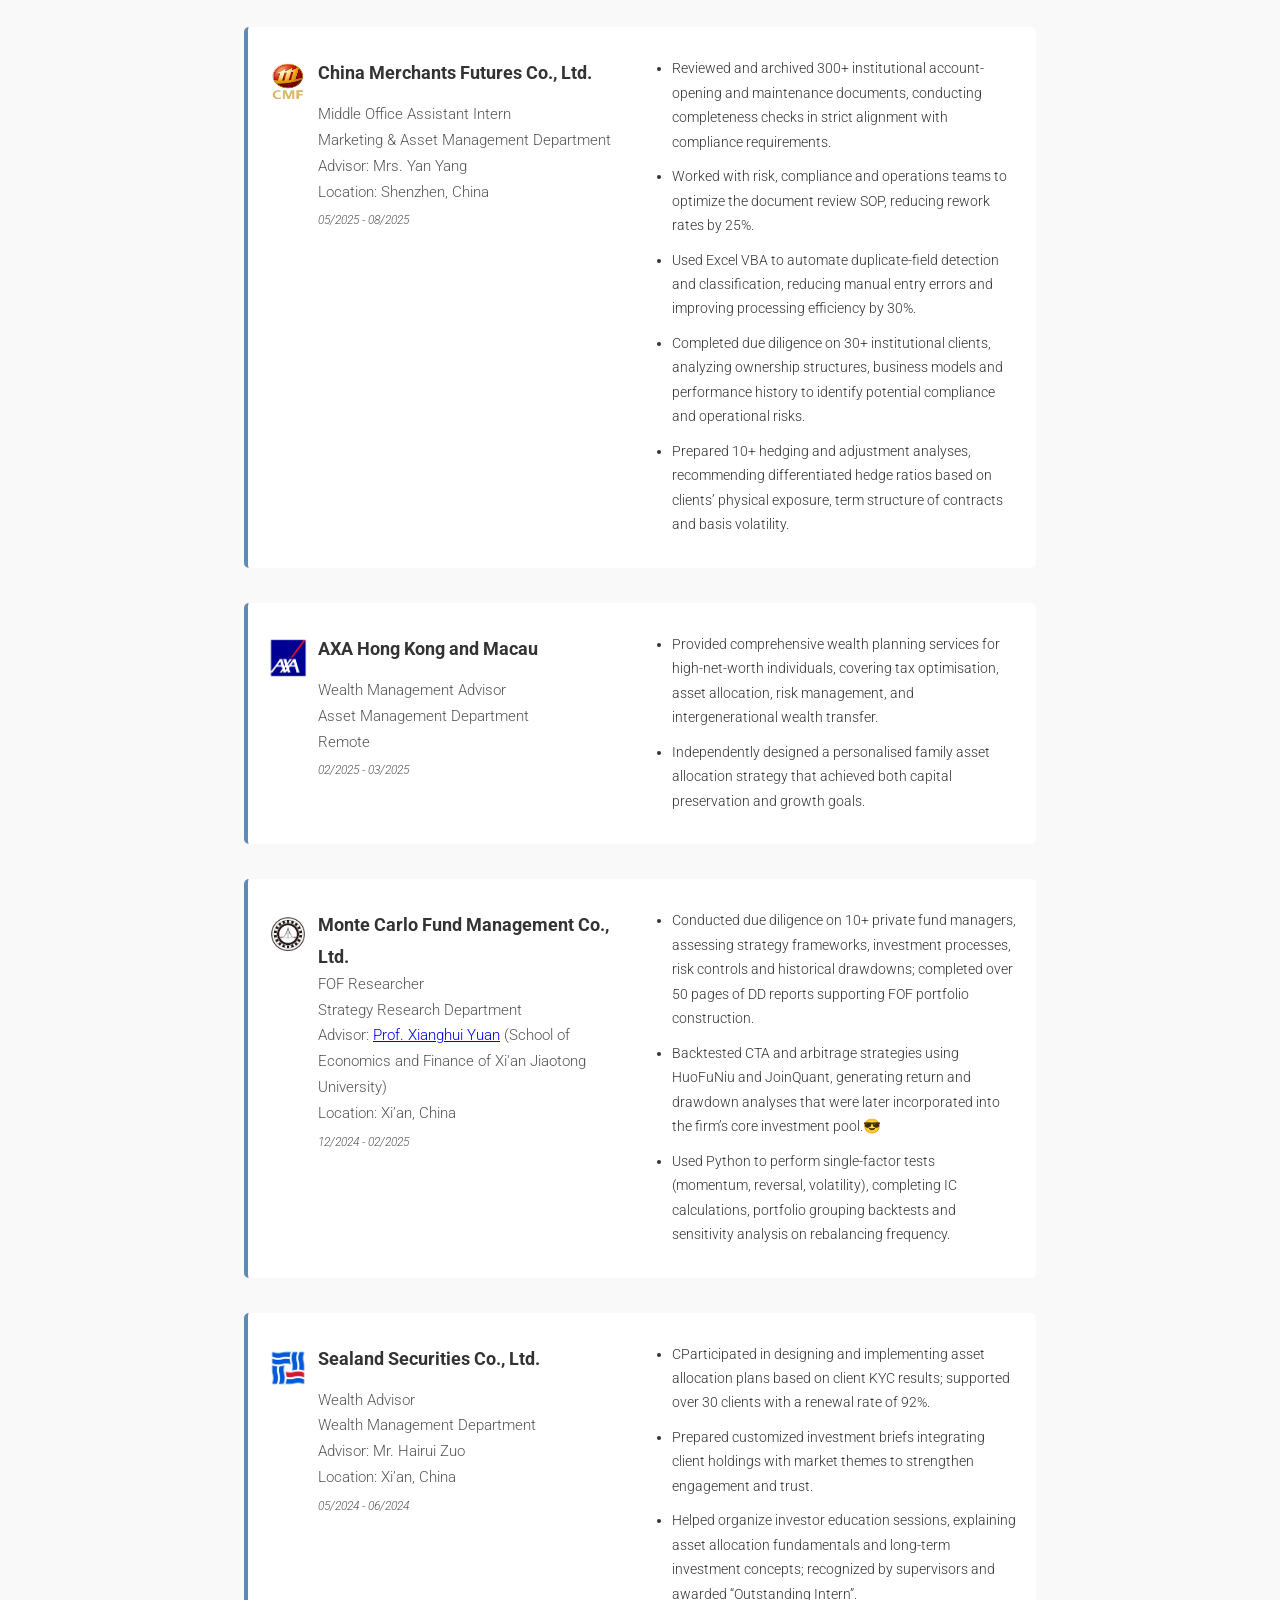
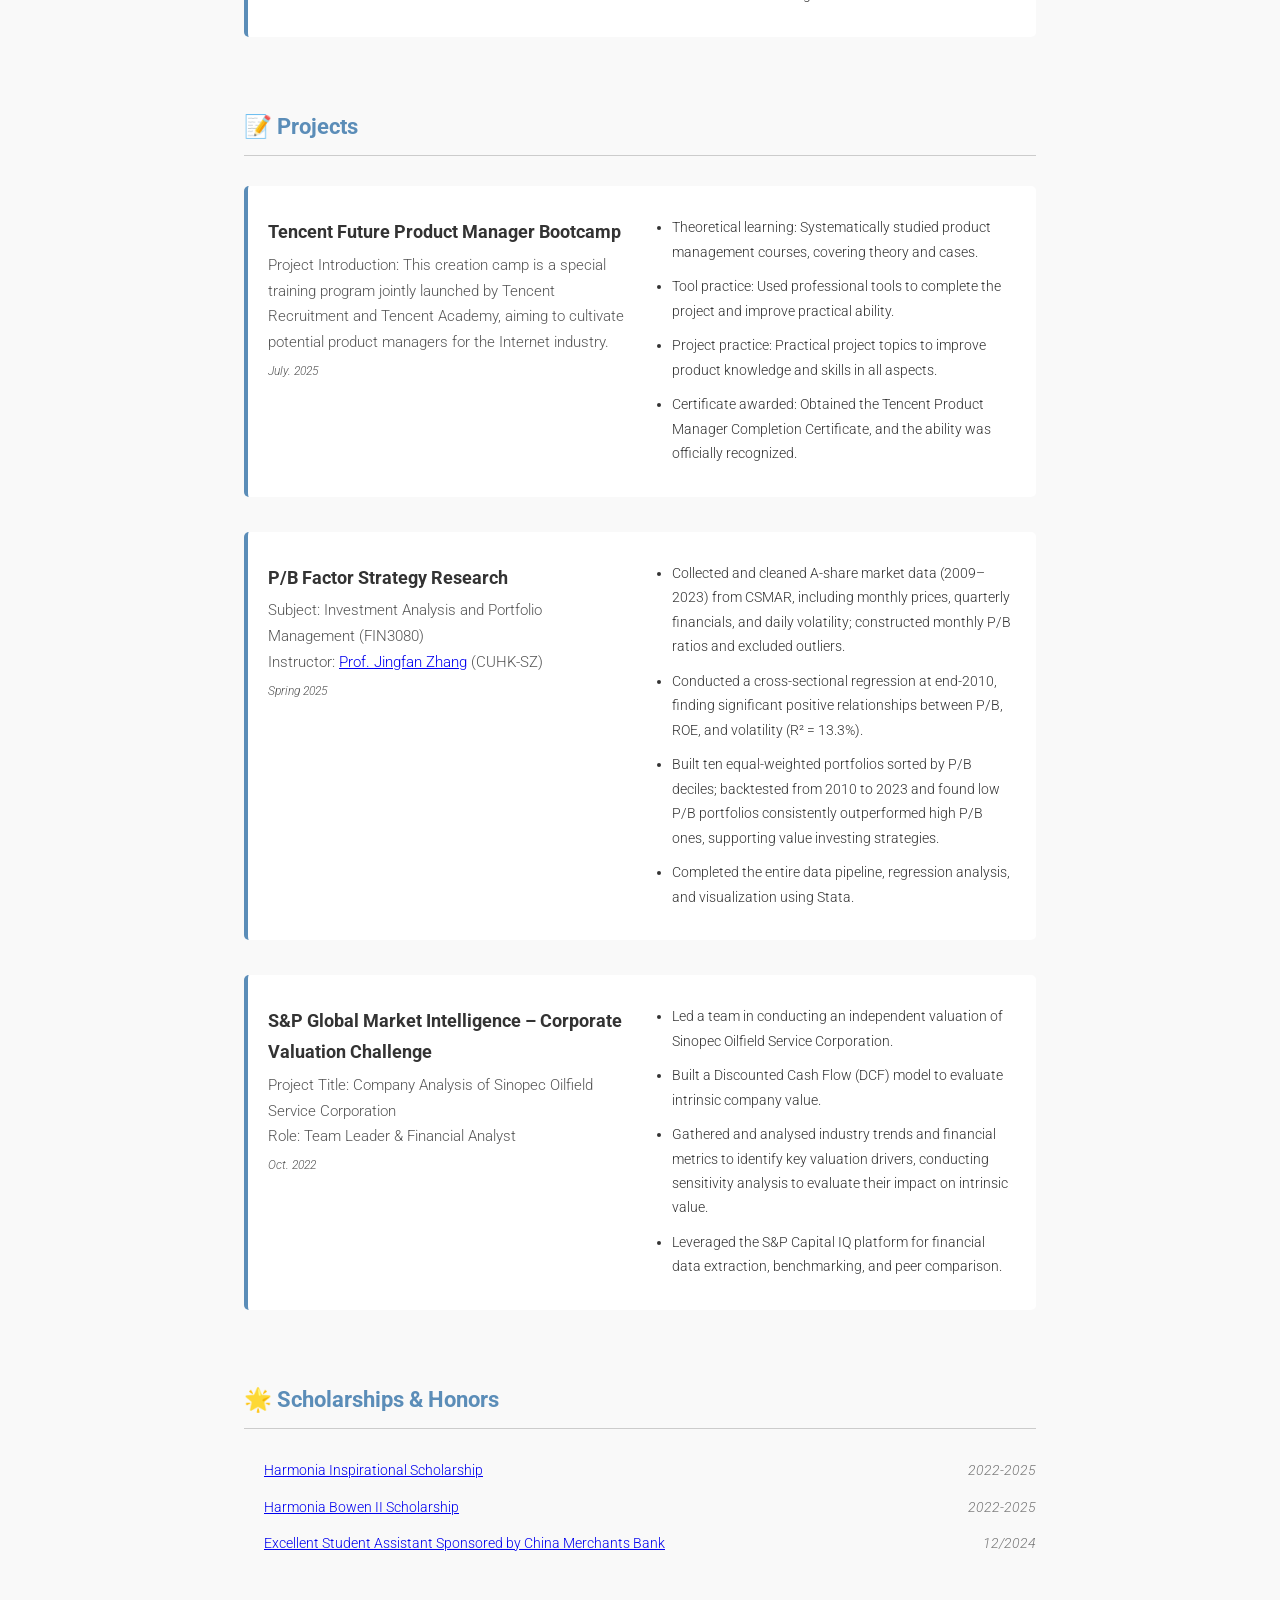
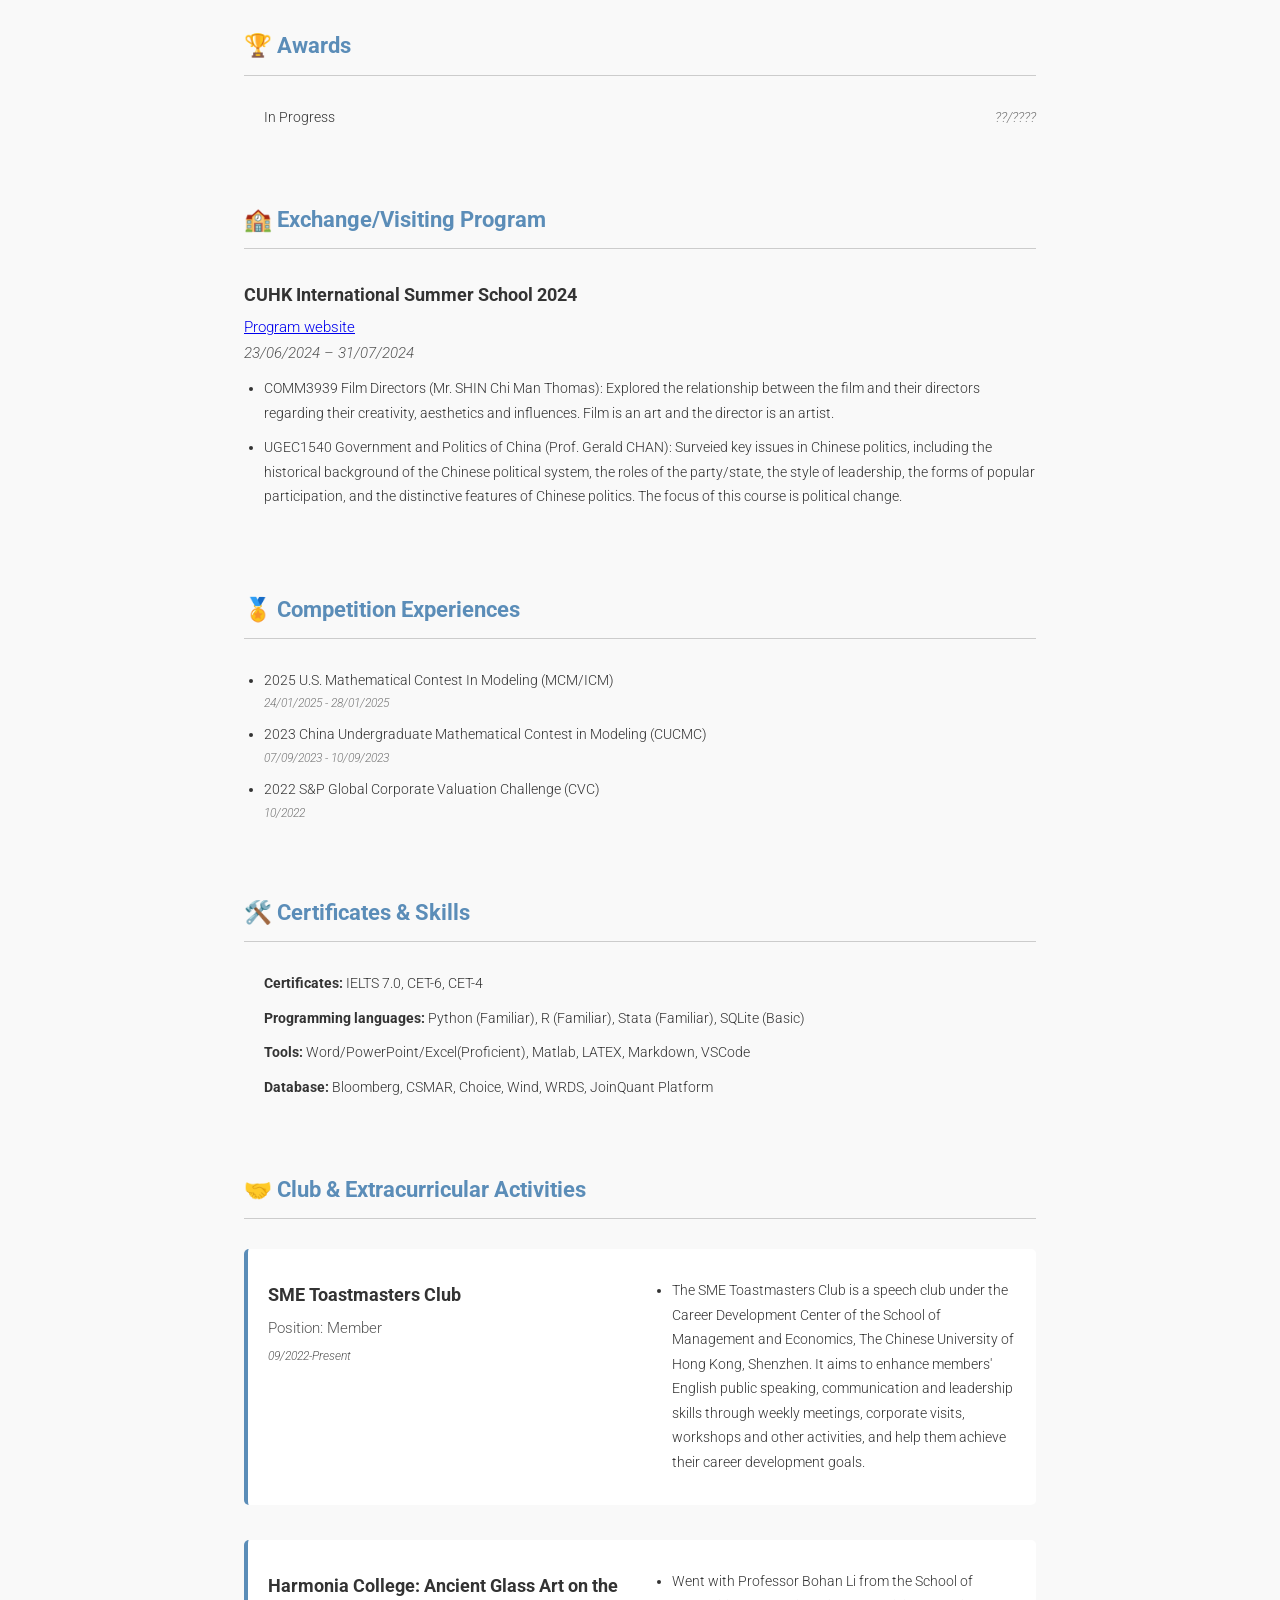
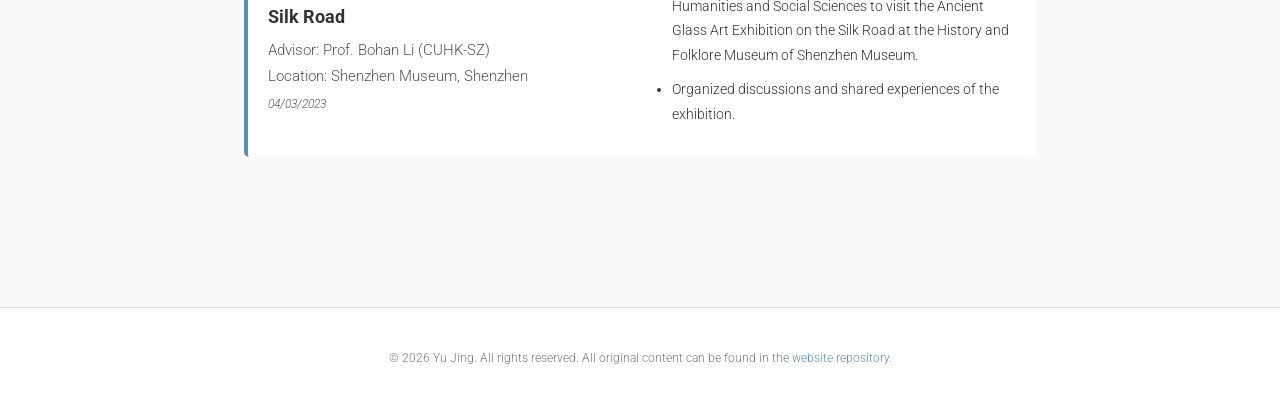
==== commit 45aef40a: "Update index.html" ====
--- a/index.html
+++ b/index.html
@@ -90,7 +90,7 @@
                 <div class="experience-item">
                     <div class="details-with-logo">
                         <h3>
-                            <img src="images/huatai.png" alt="华泰期货" class="logo">
+                            <img src="images/huatai.jpg" alt="华泰期货" class="logo">
                             Huatai Futures Co., Ltd.
                         </h3>
                         <p>Energy Group Intern</p>
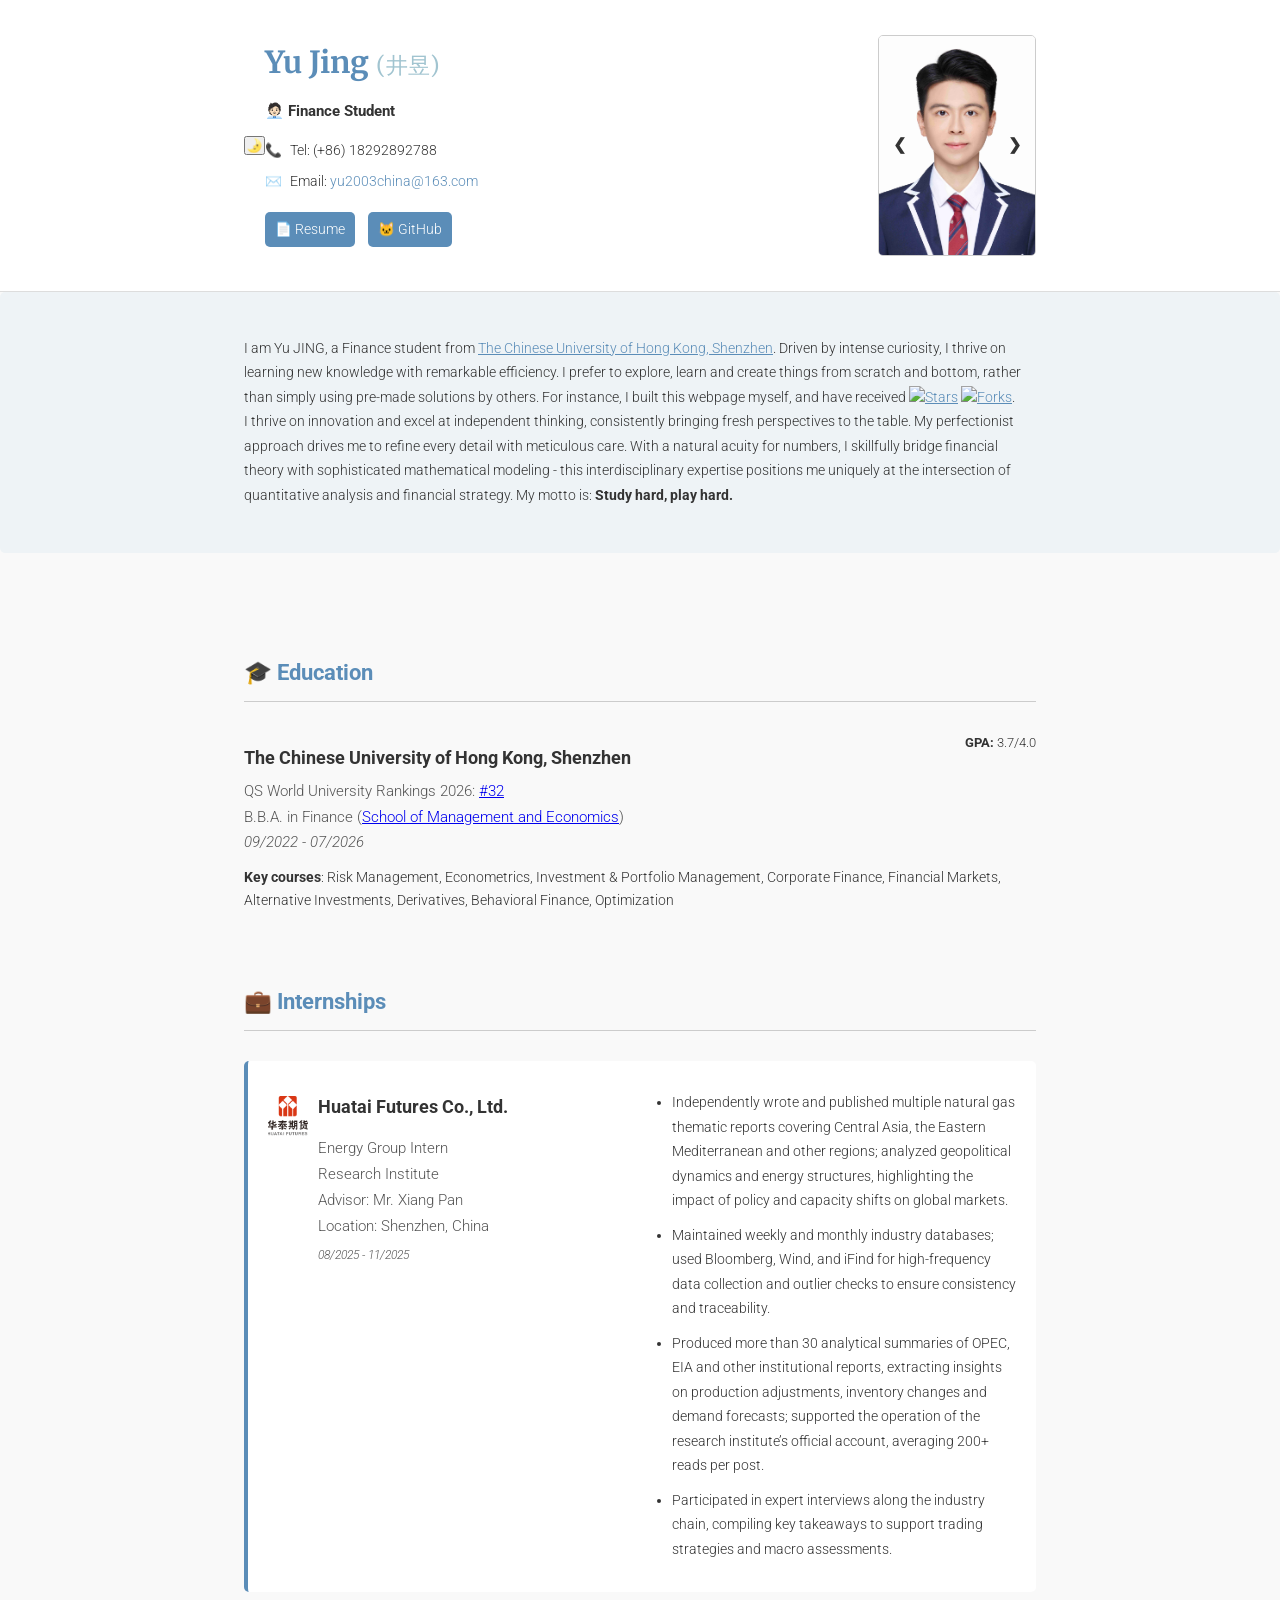
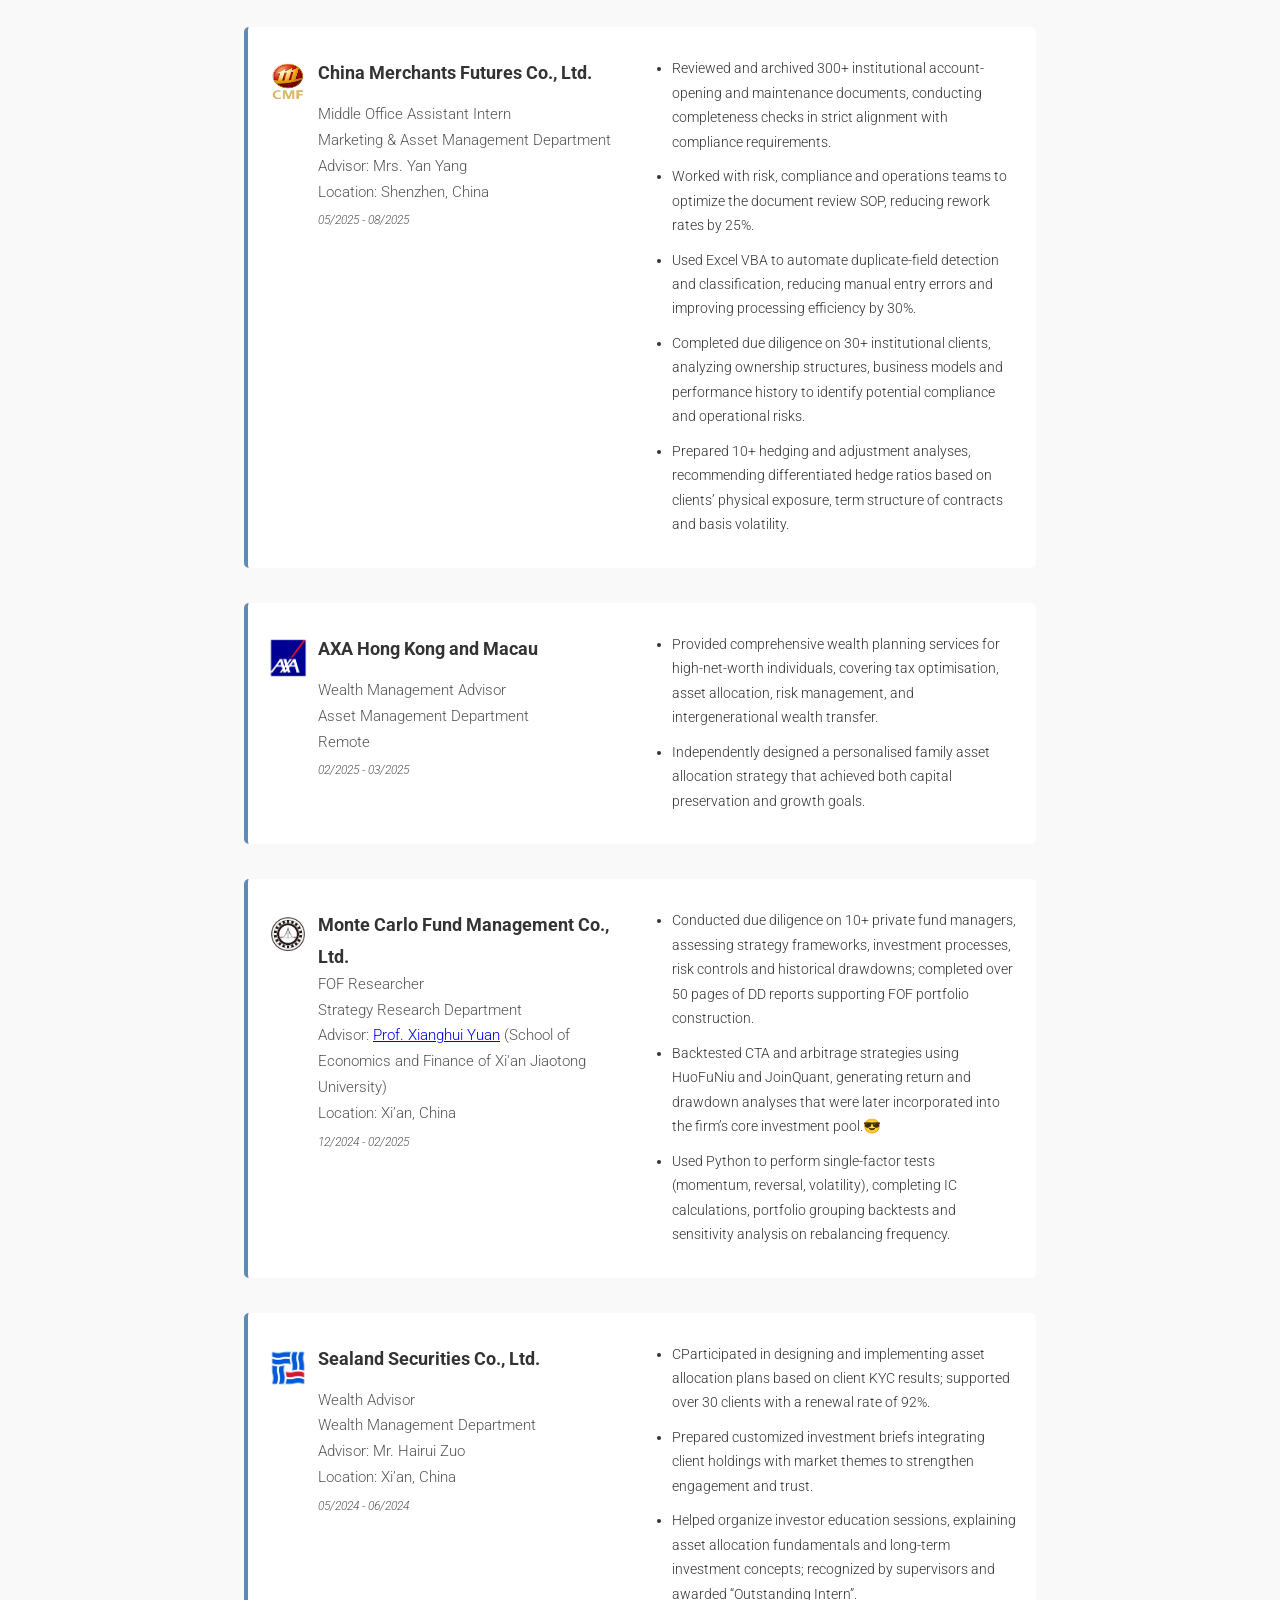
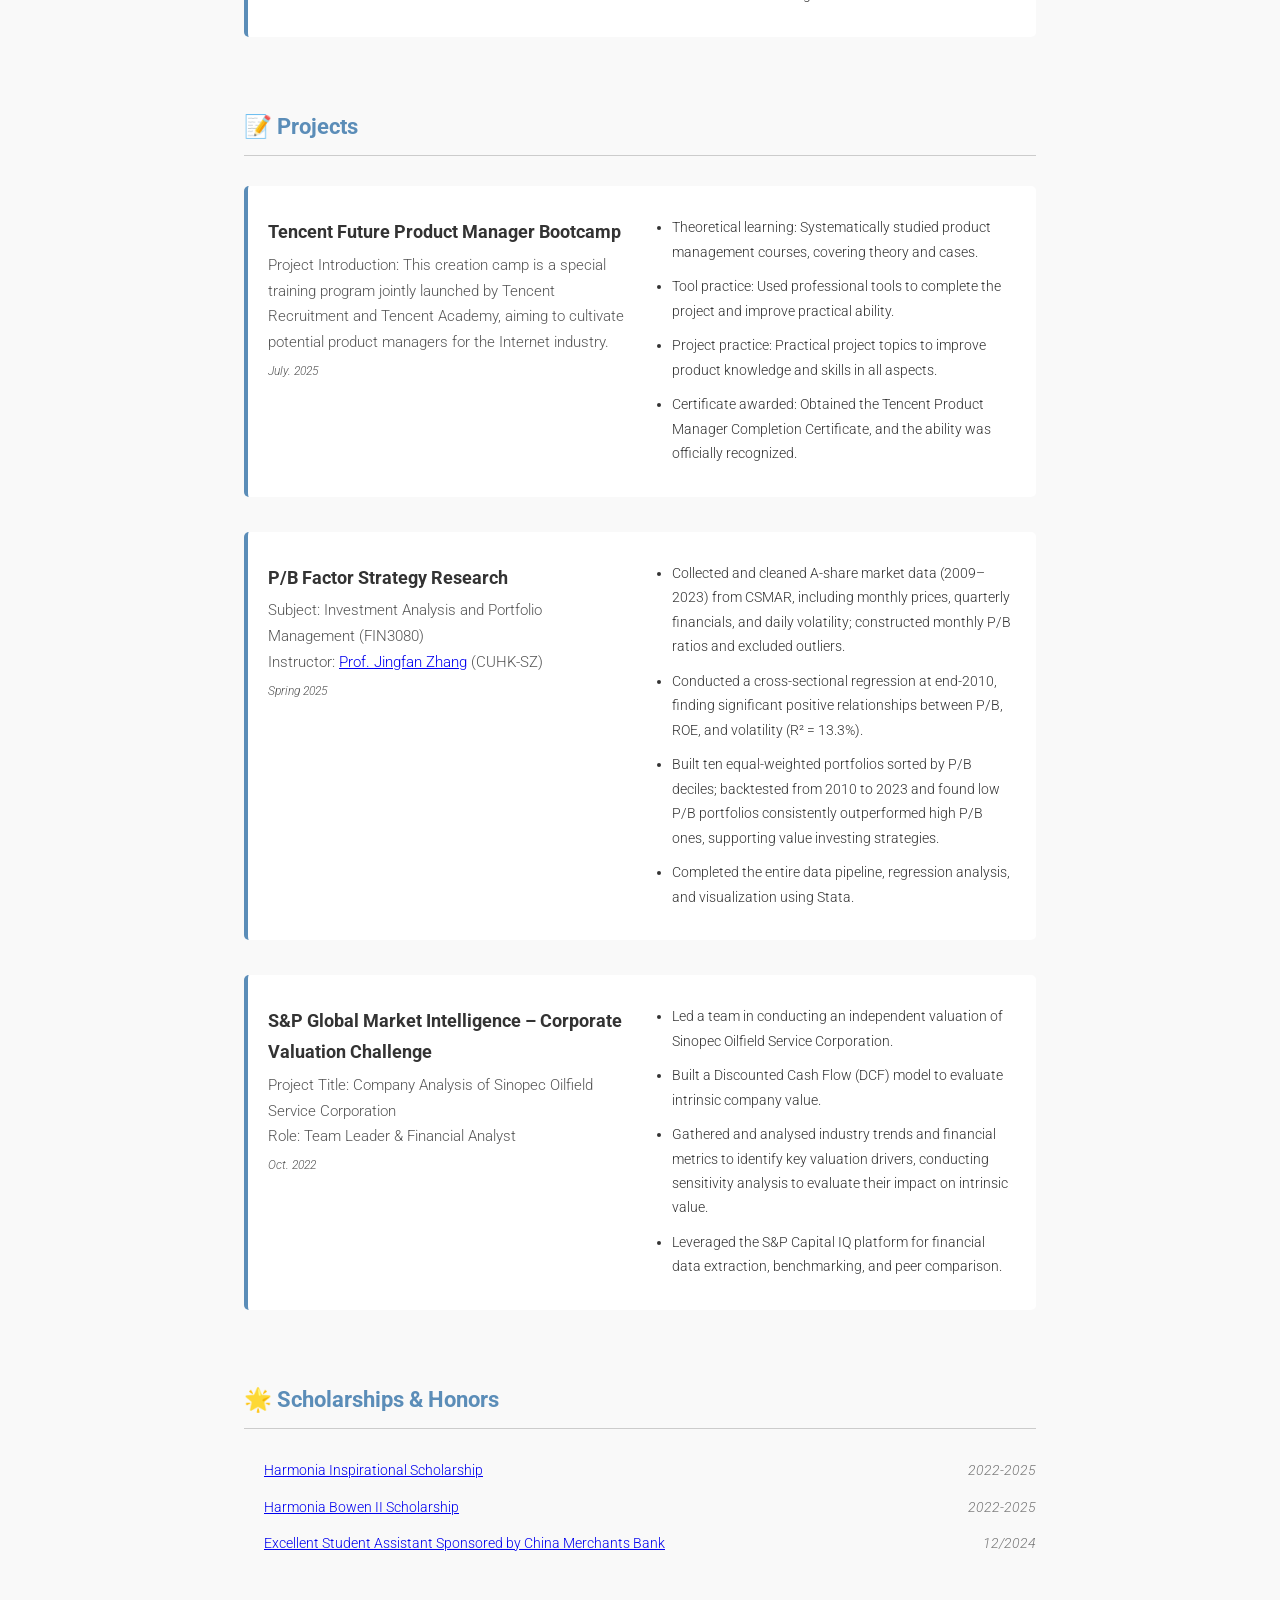
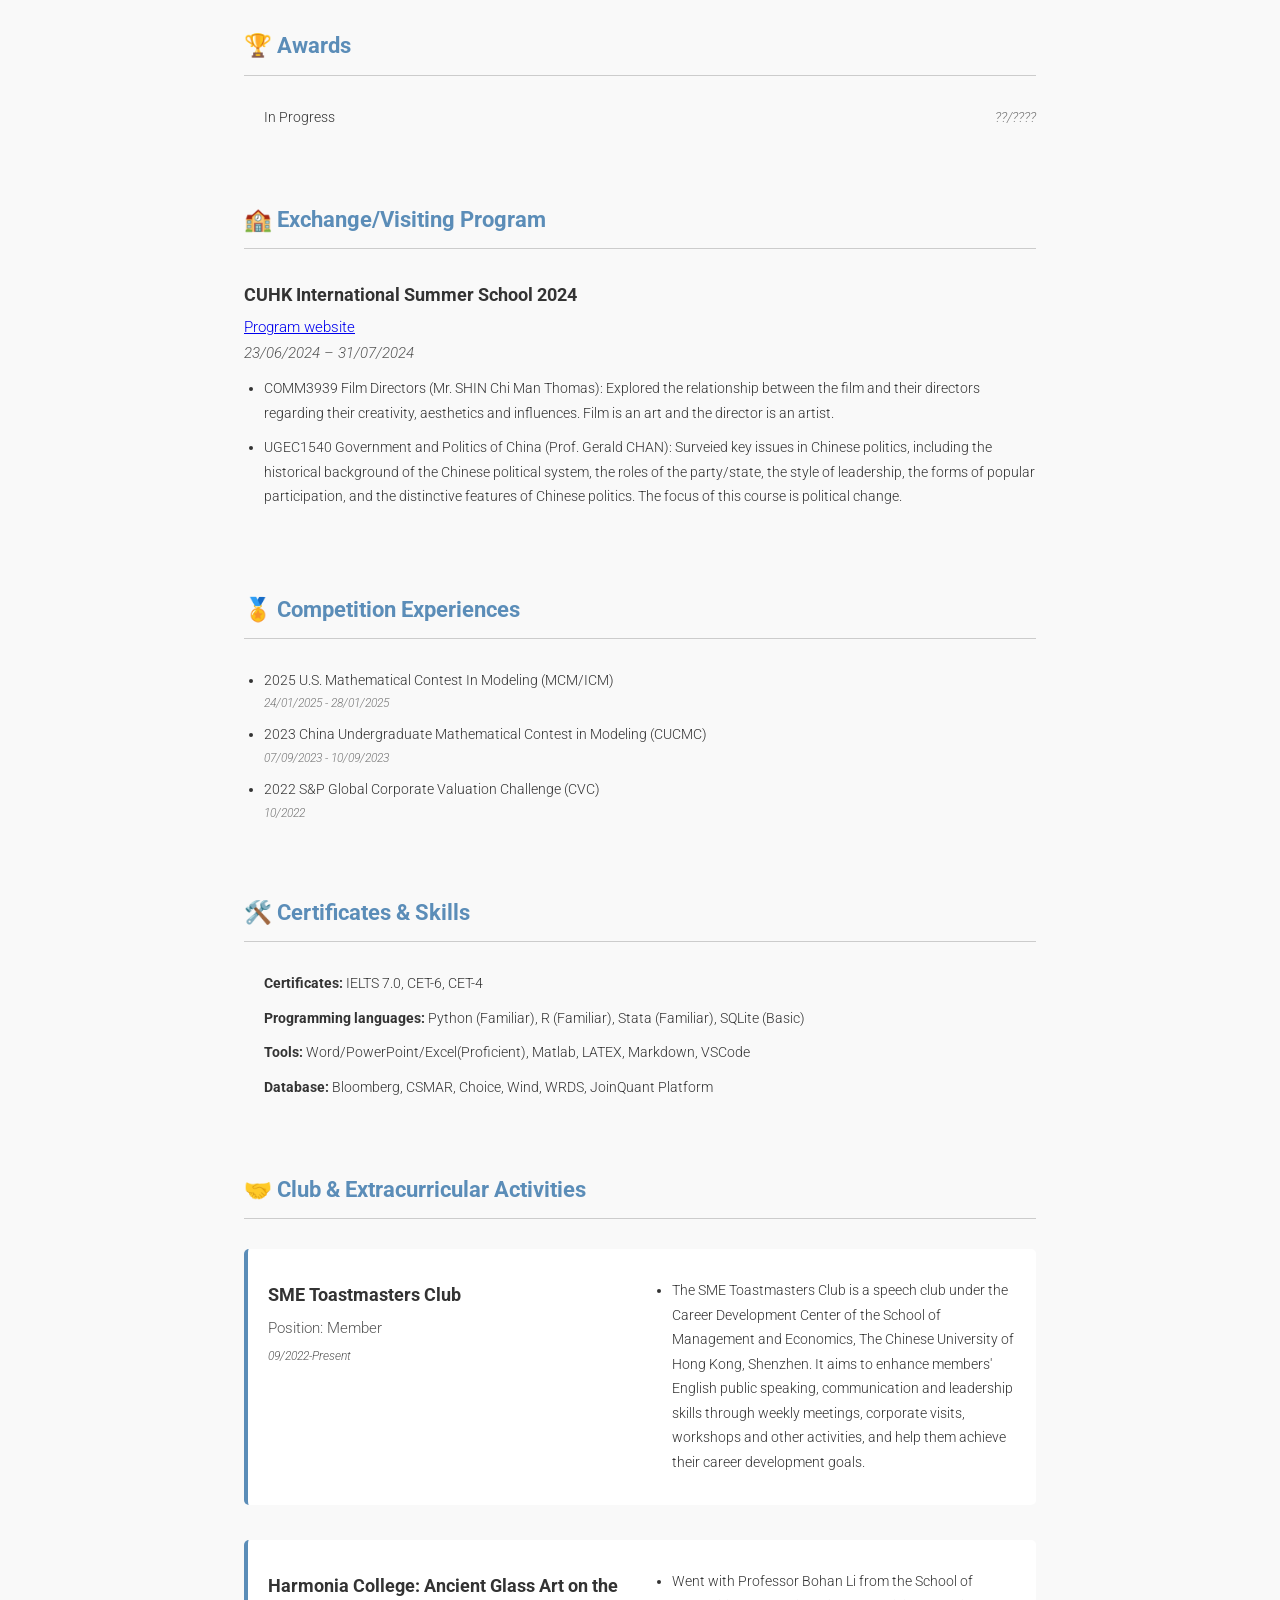
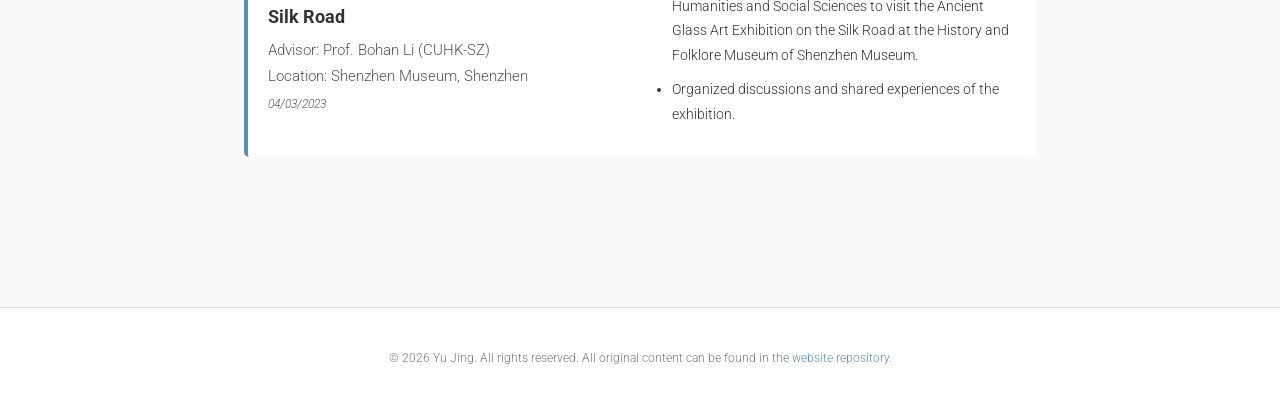
==== commit 62b35bd4: "Fix closing tag for list item in index.html" ====
--- a/index.html
+++ b/index.html
@@ -104,7 +104,7 @@
                             <li>Independently wrote and published multiple natural gas thematic reports covering Central Asia, the Eastern Mediterranean and other regions; analyzed geopolitical dynamics and energy structures, highlighting the impact of policy and capacity shifts on global markets.</li>
                             <li>Maintained weekly and monthly industry databases; used Bloomberg, Wind, and iFind for high-frequency data collection and outlier checks to ensure consistency and traceability.</li>
                             <li>Produced more than 30 analytical summaries of OPEC, EIA and other institutional reports, extracting insights on production adjustments, inventory changes and demand forecasts; supported the operation of the research institute’s official account, averaging 200+ reads per post.</li>
-                            <li>Participated in expert interviews along the industry chain, compiling key takeaways to support trading strategies and macro assessments./li>
+                            <li>Participated in expert interviews along the industry chain, compiling key takeaways to support trading strategies and macro assessments.</li>
                         </ul>
                     </div>
                 </div>
